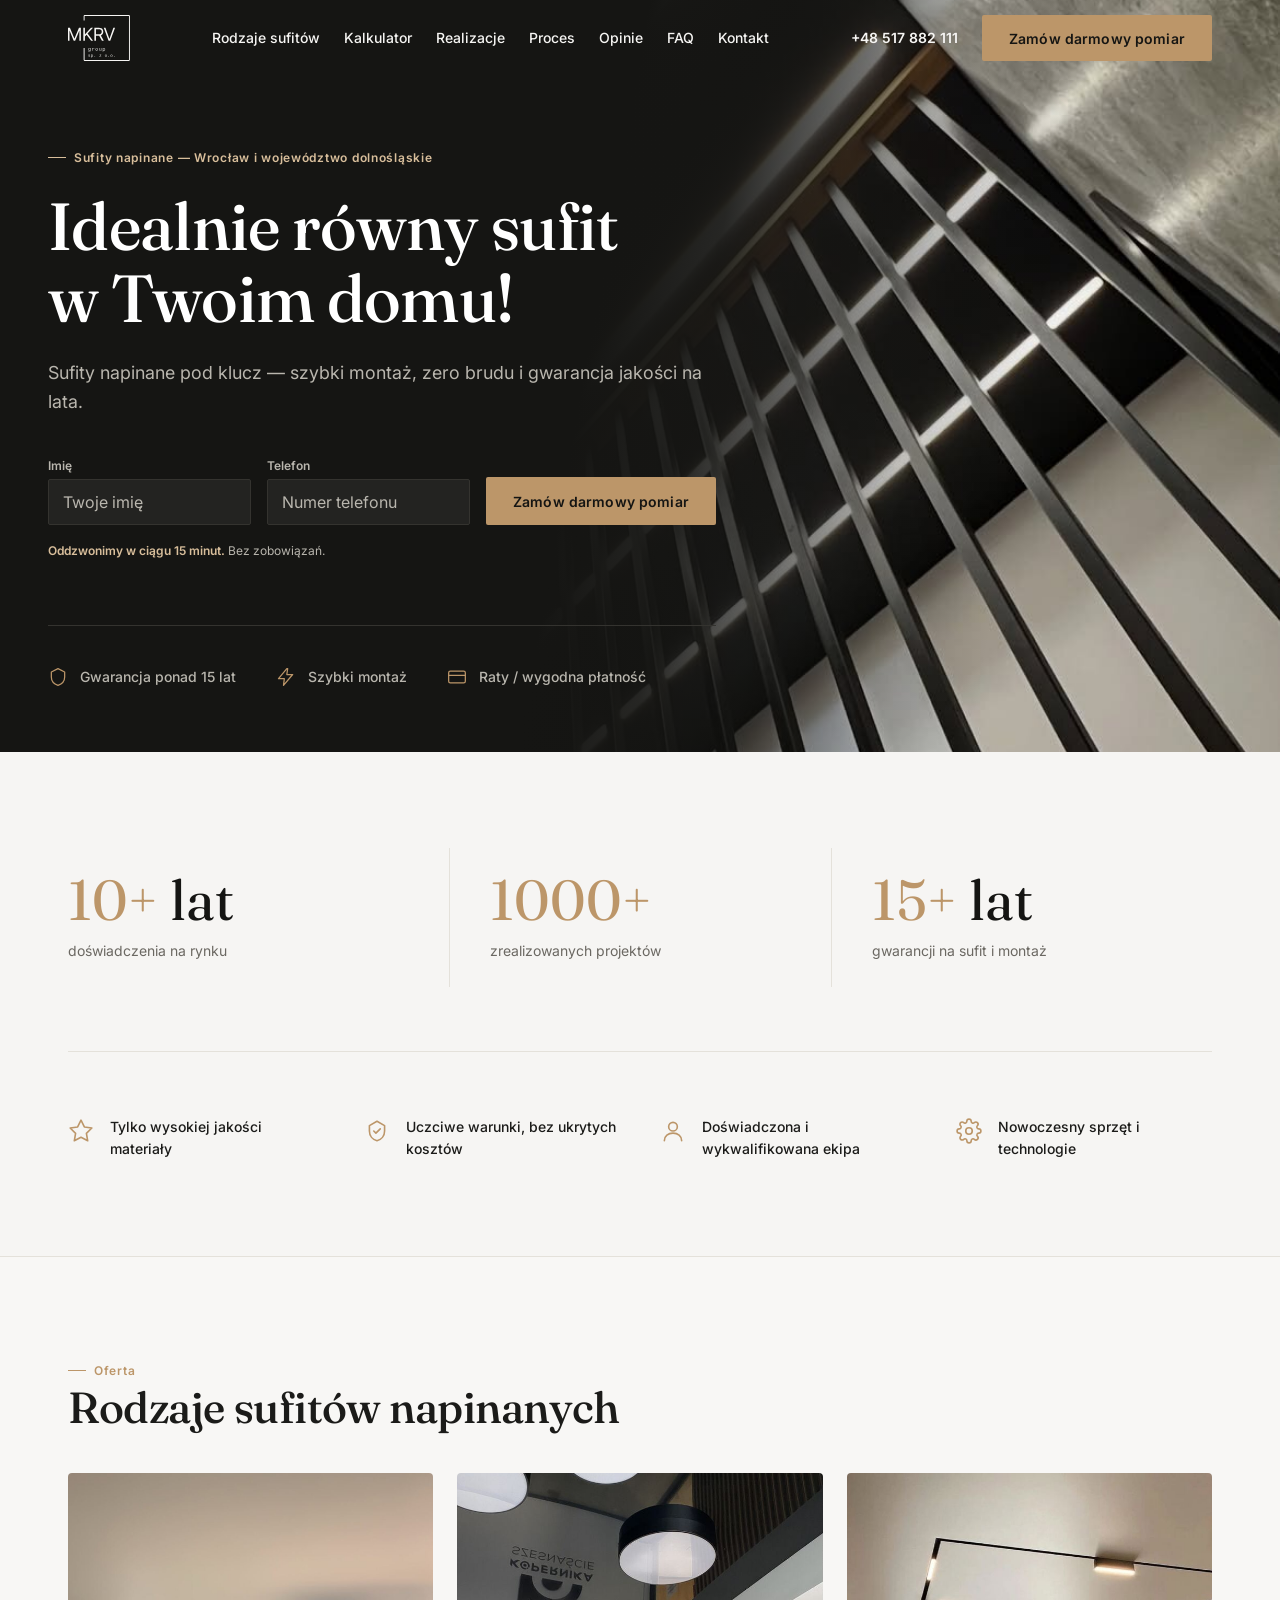
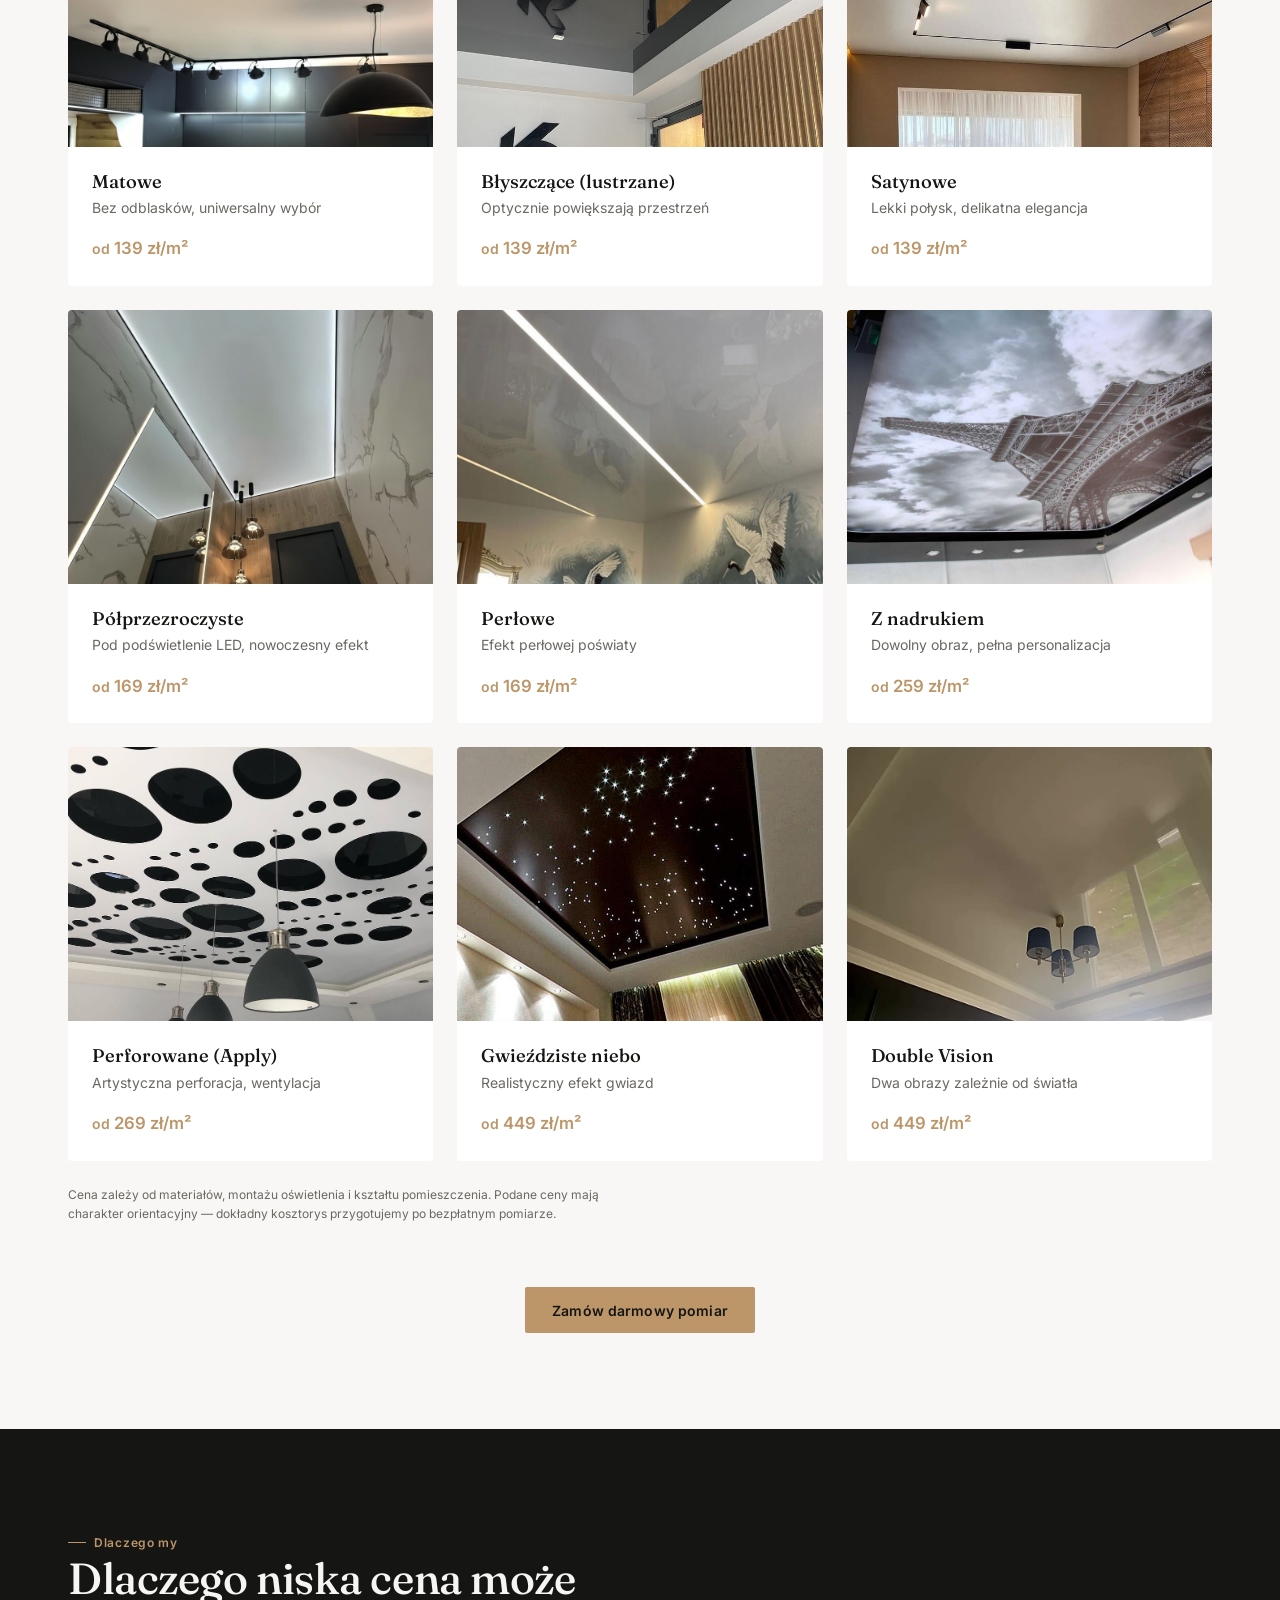
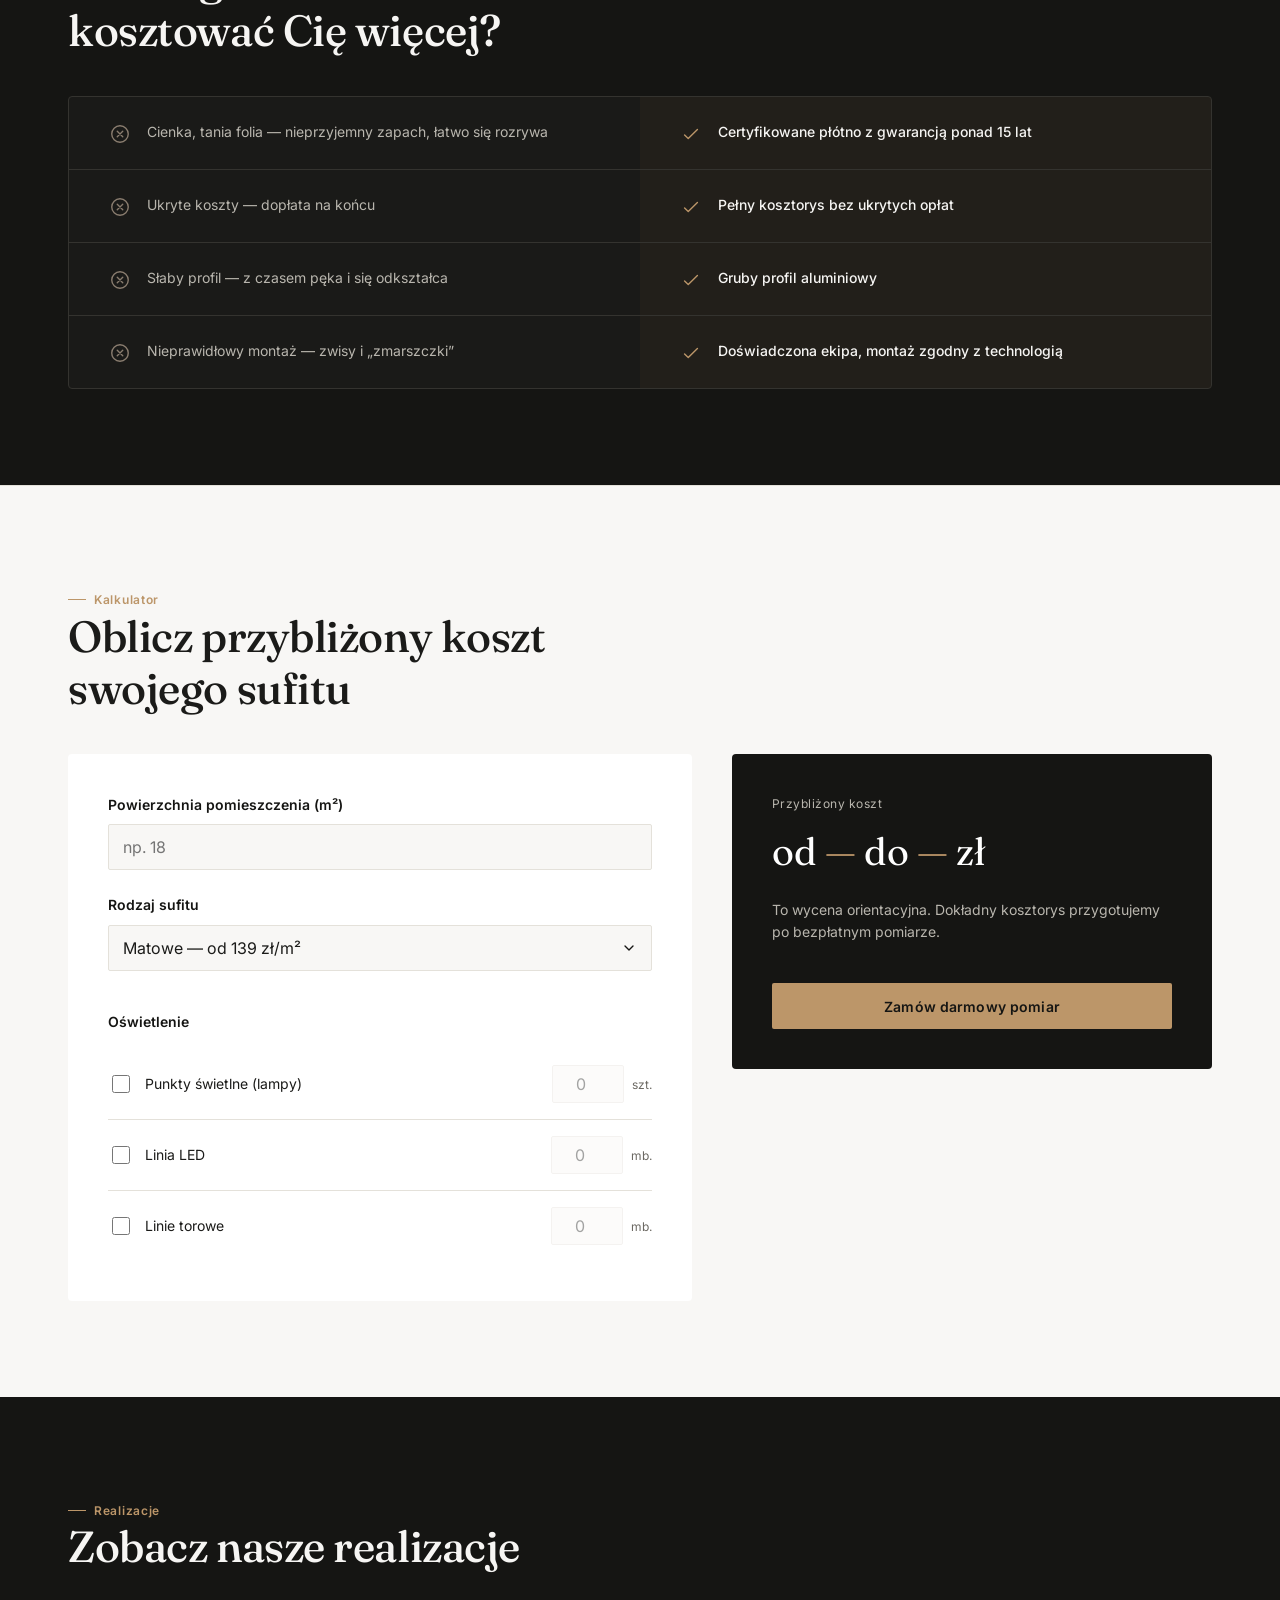
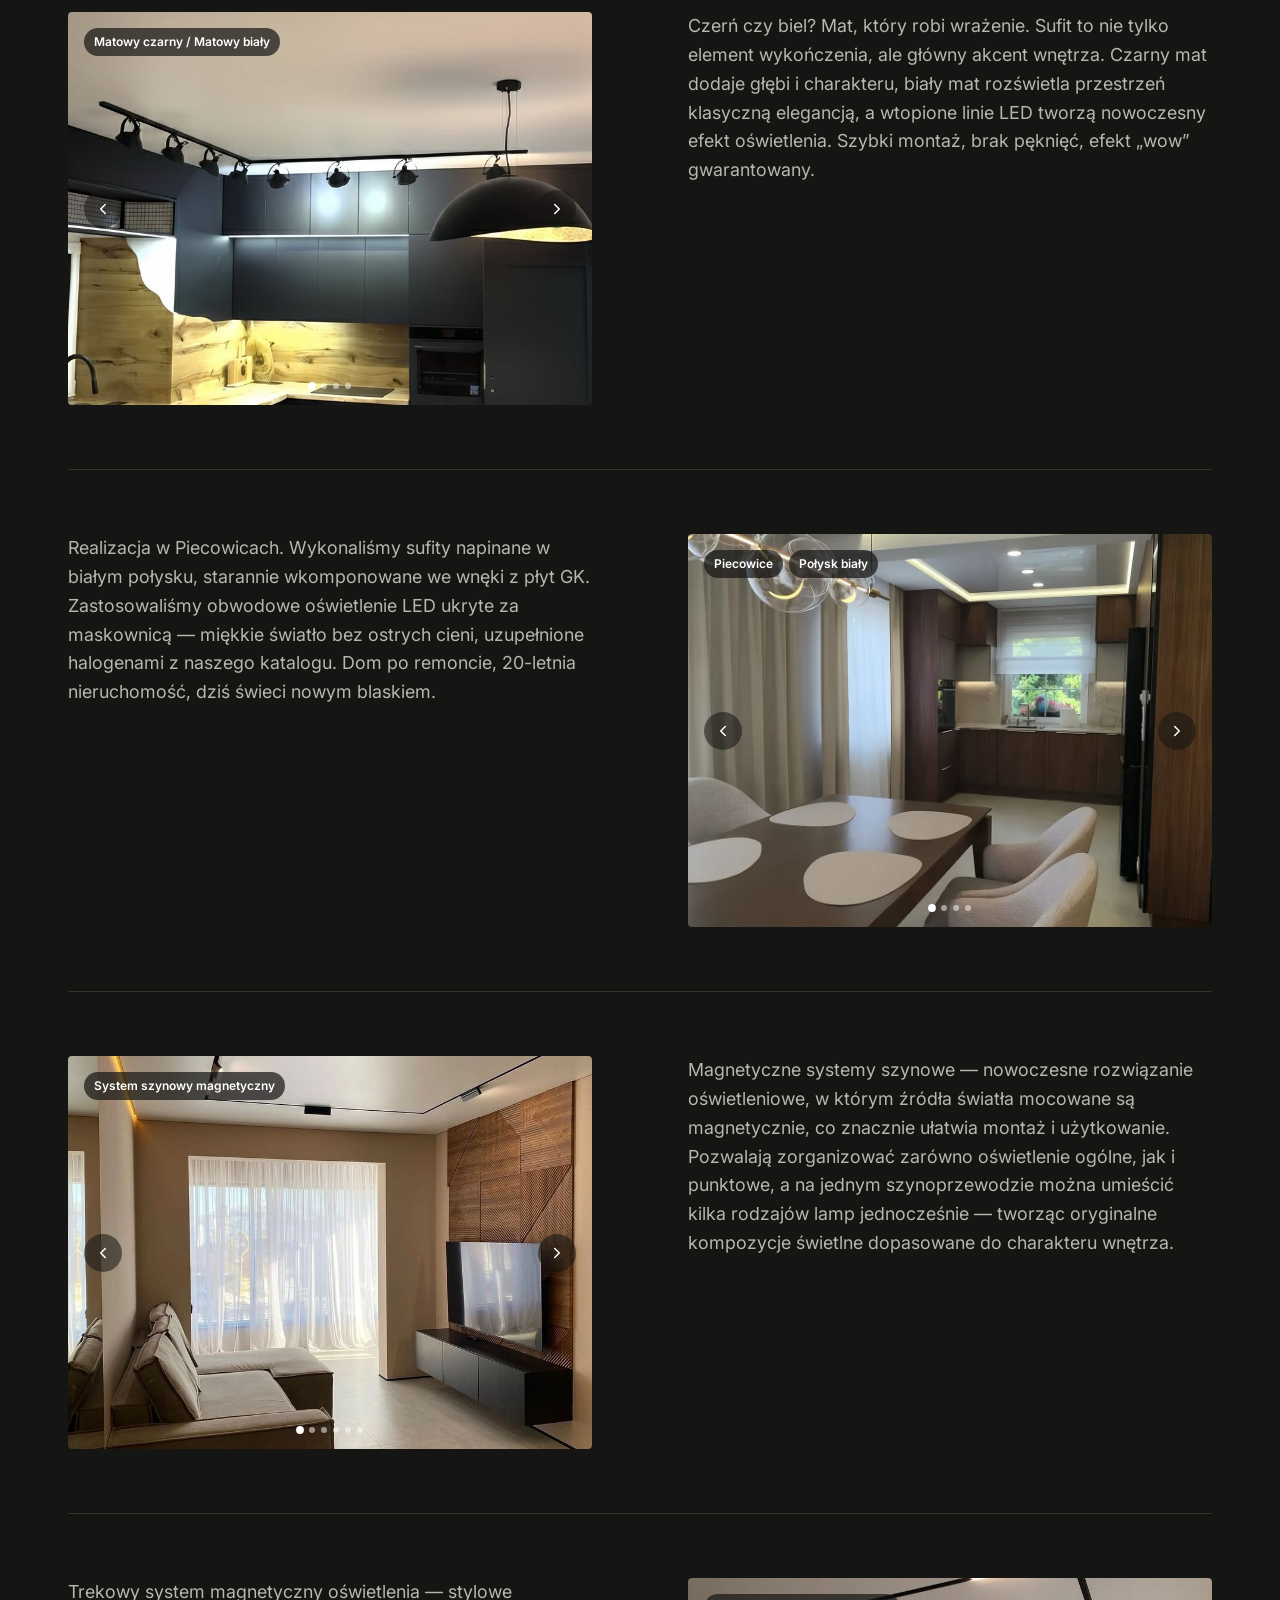
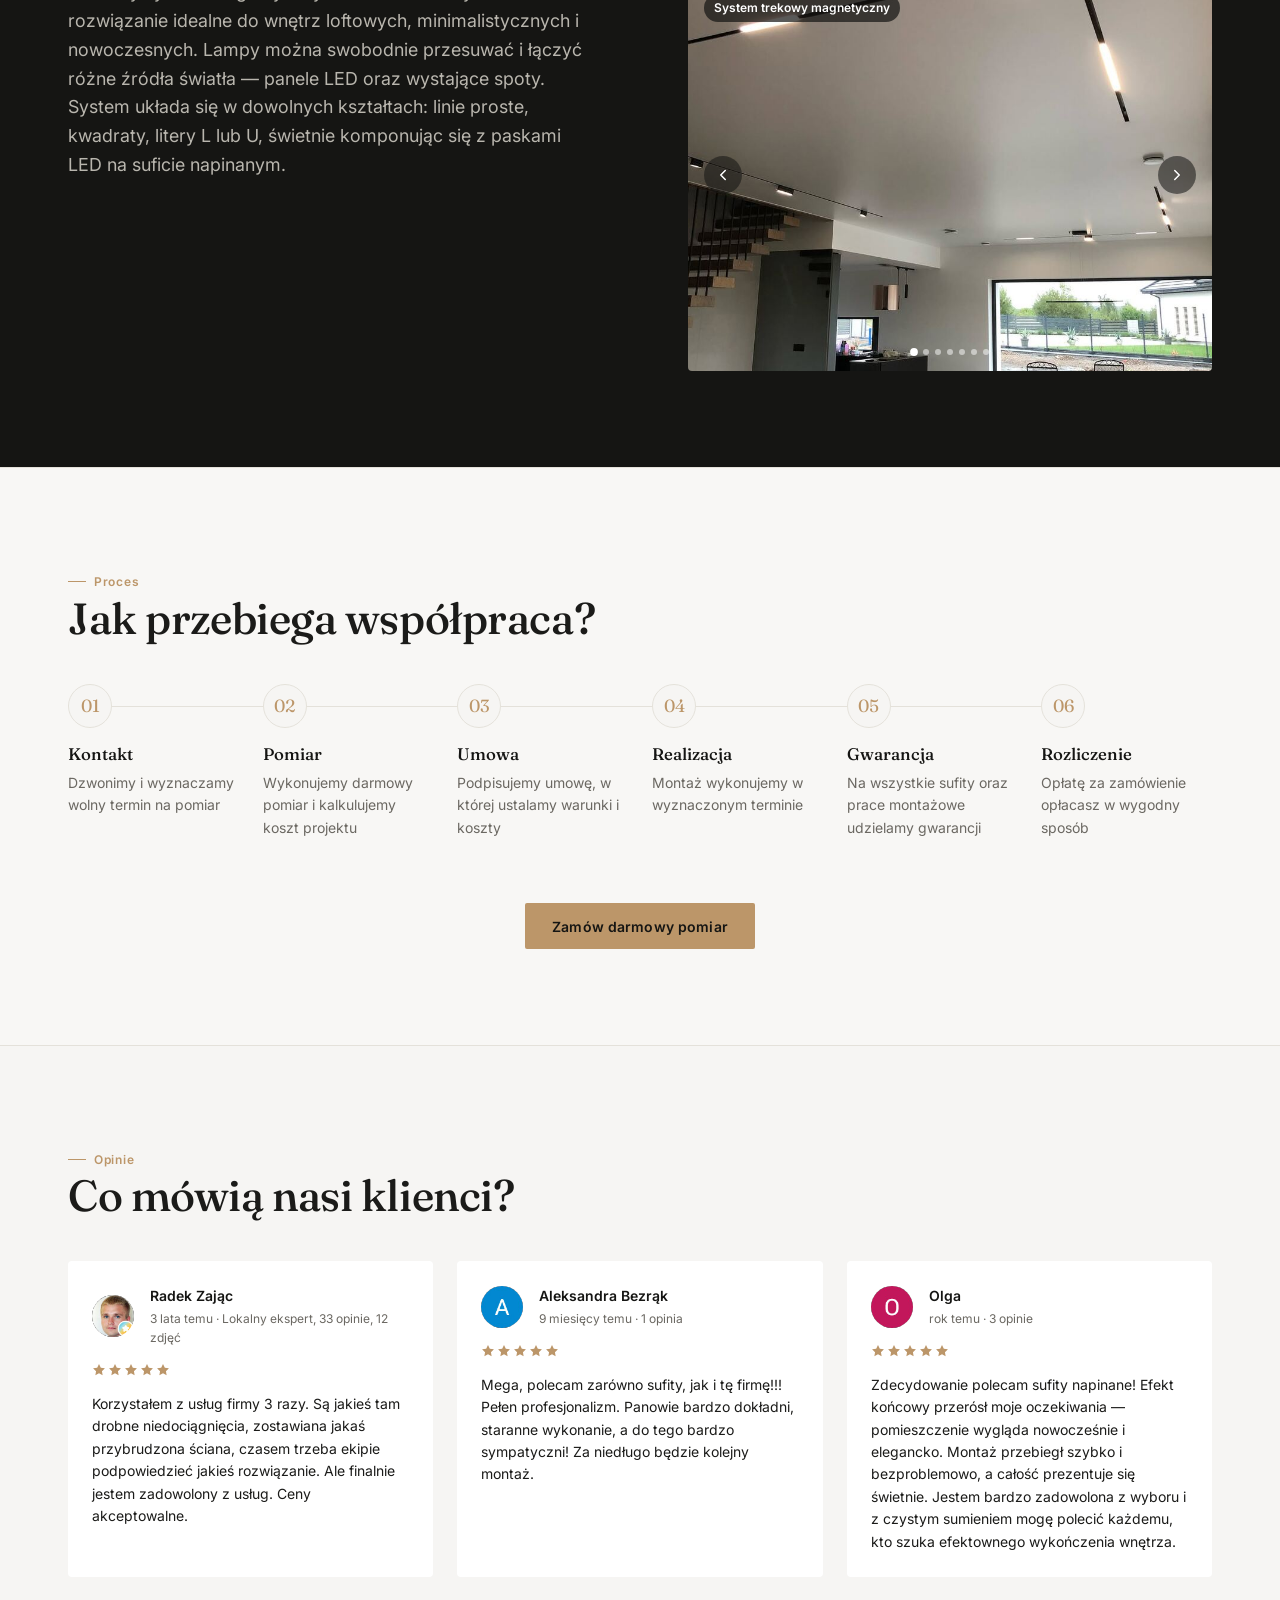
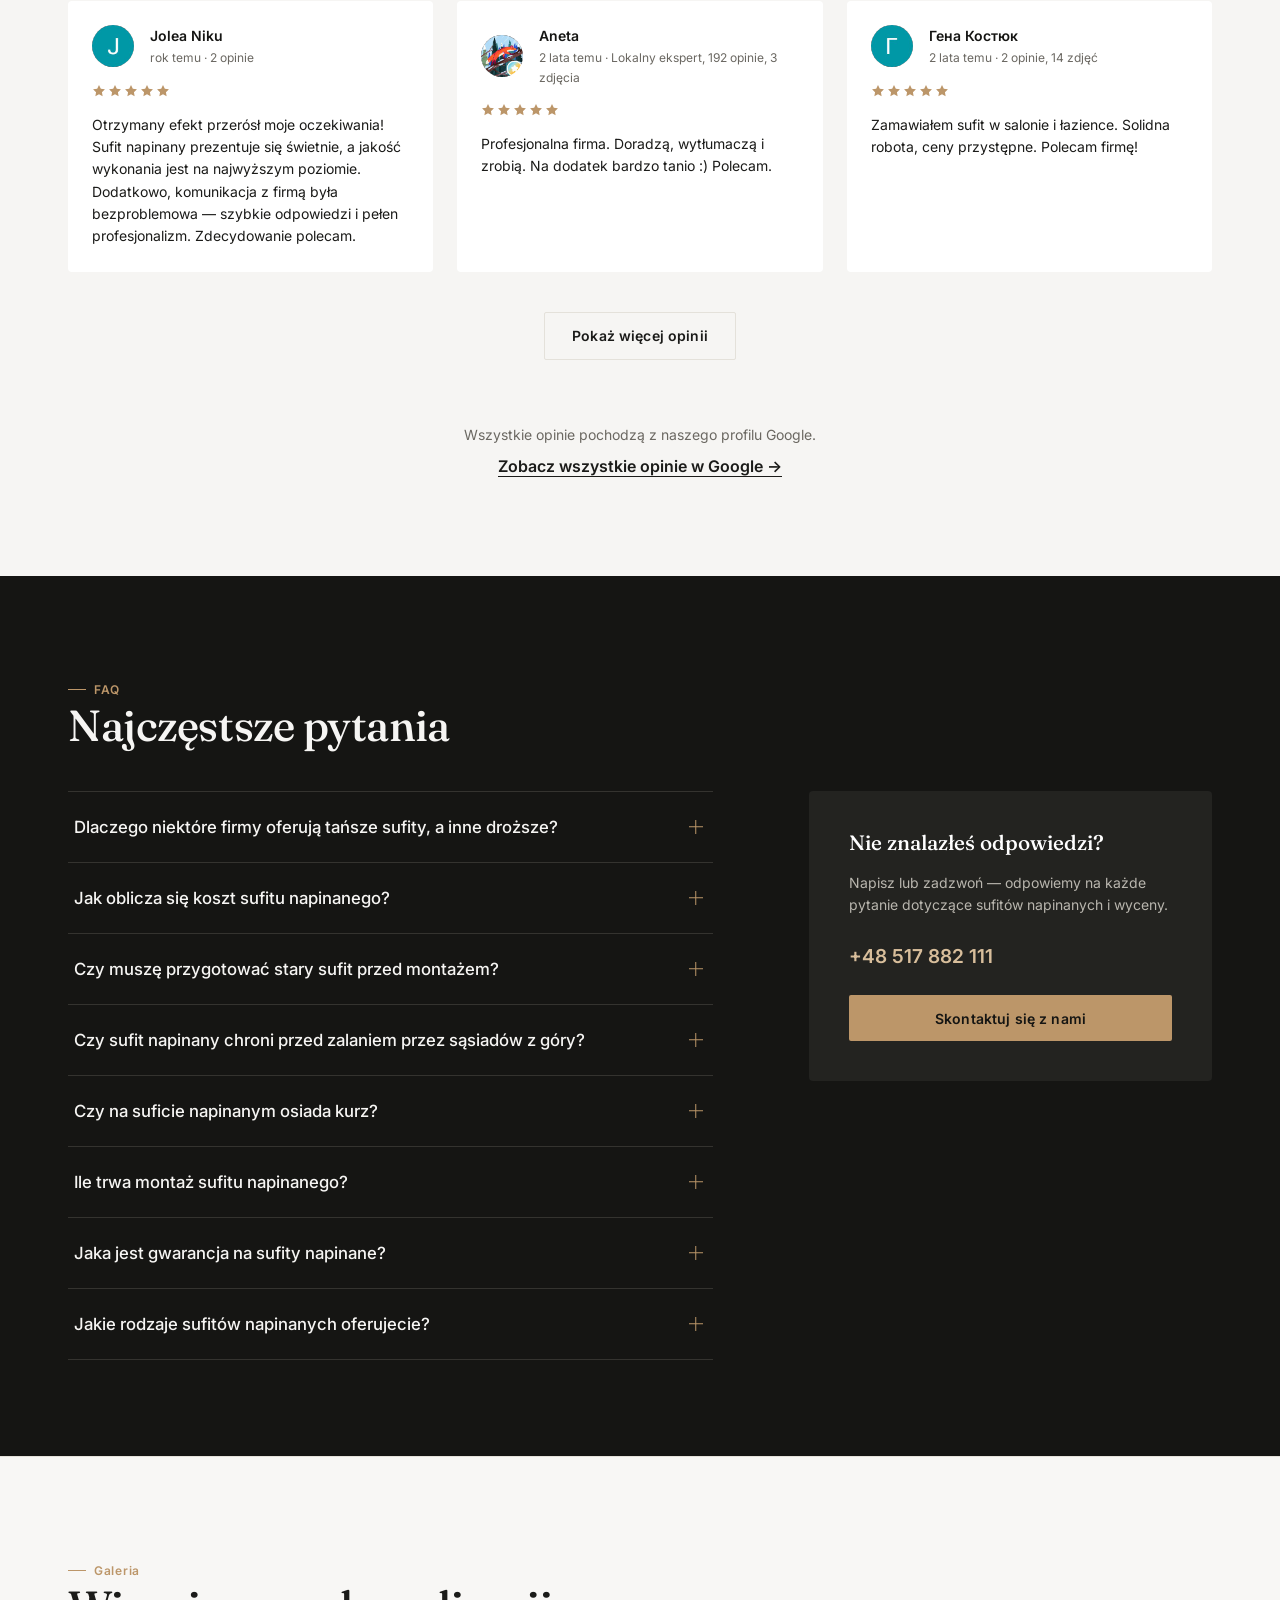
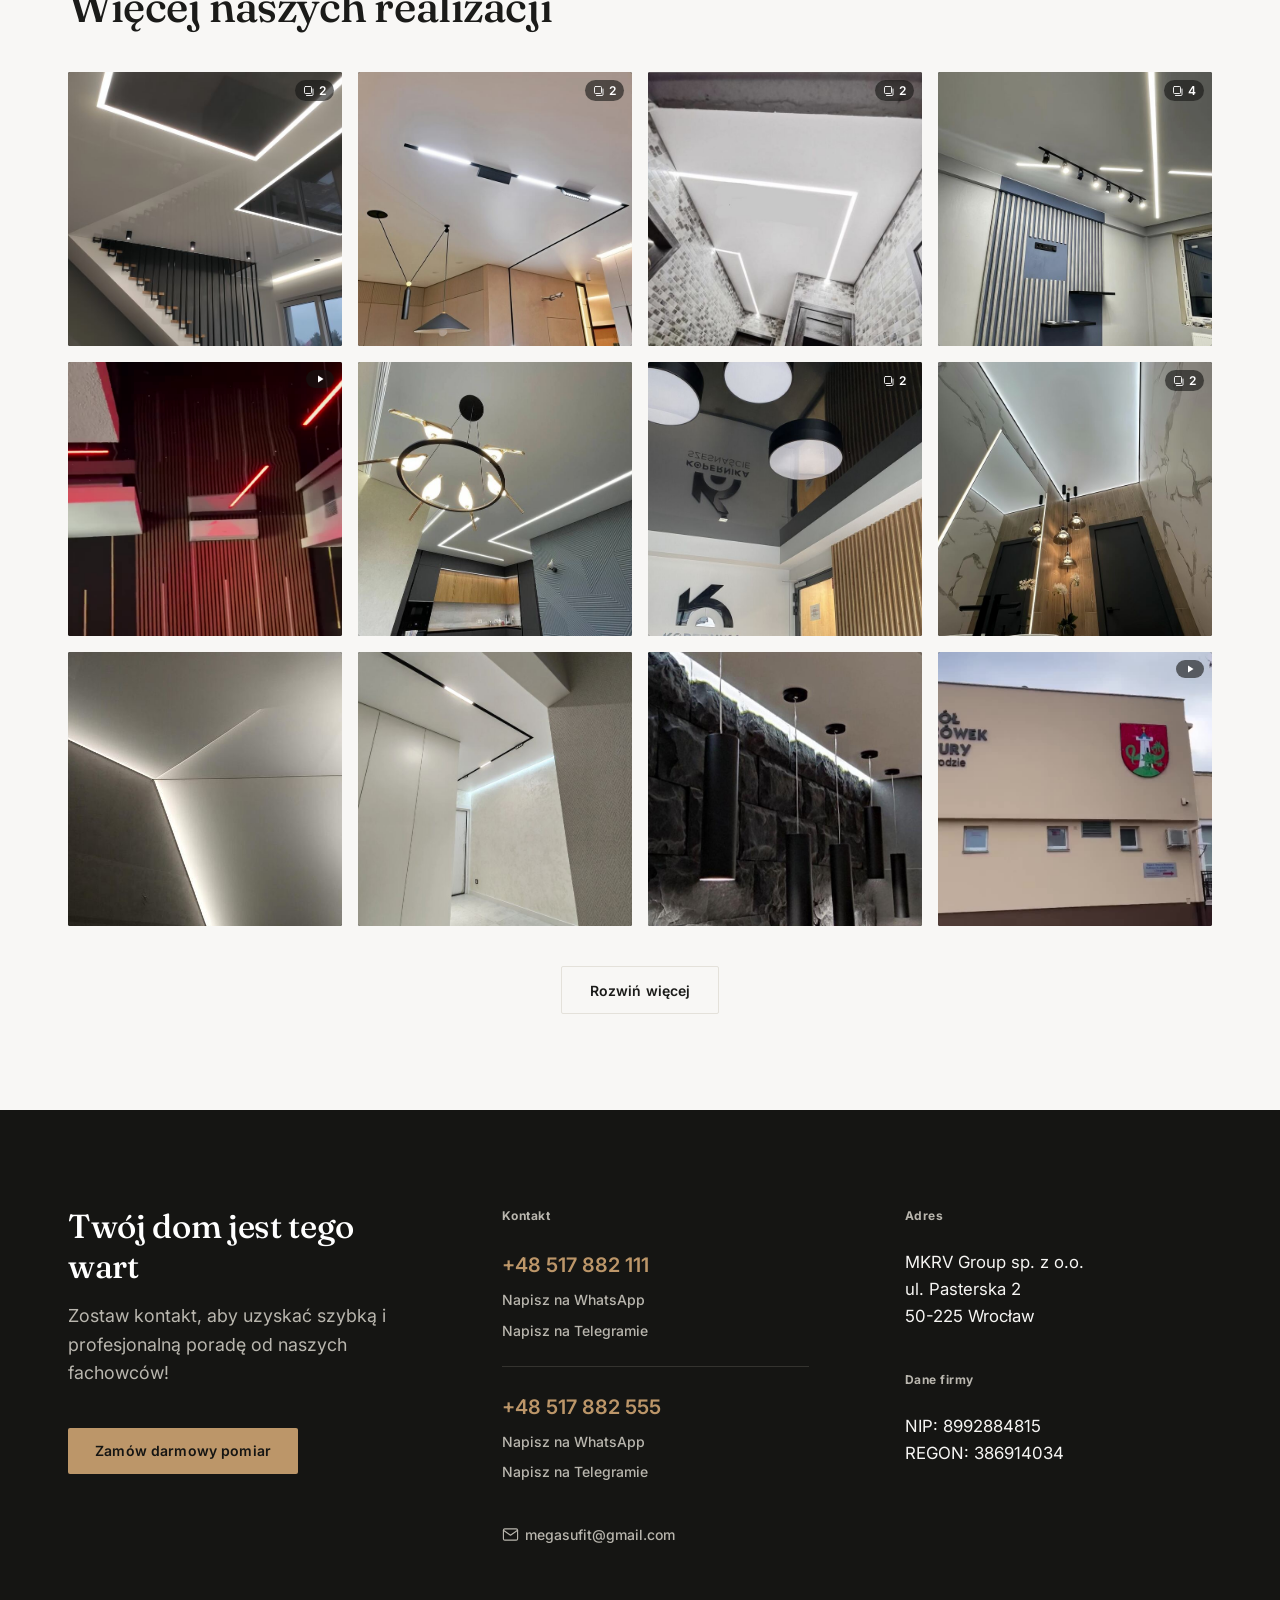
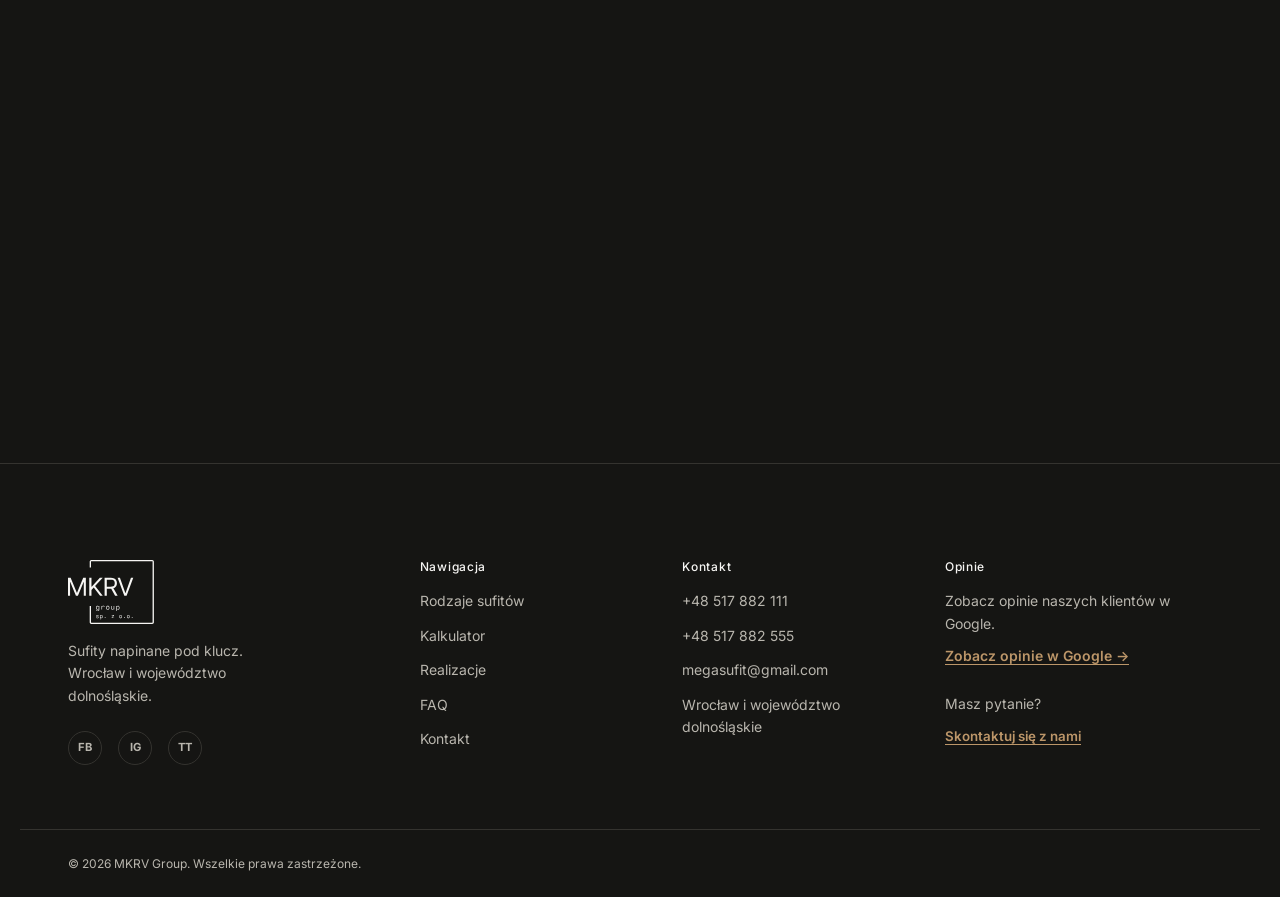
==== index.html @ 7223d9a6 "First version" ====
<!DOCTYPE html>
<html lang="pl">
<head>
<meta charset="UTF-8">
<meta name="viewport" content="width=device-width, initial-scale=1.0">
<title>Megasufit — Sufity napinane Wrocław | Idealnie równy sufit w Twoim domu</title>
<meta name="description" content="Sufity napinane pod klucz we Wrocławiu i regionie dolnośląskim. Szybki montaż, zero brudu, gwarancja ponad 15 lat. Darmowy pomiar.">

<link rel="preconnect" href="https://fonts.googleapis.com">
<link rel="preconnect" href="https://fonts.gstatic.com" crossorigin>
<link href="https://fonts.googleapis.com/css2?family=Fraunces:opsz,wght@9..144,400;9..144,500;9..144,600&family=Inter:wght@400;500;600;700&display=swap" rel="stylesheet">

<link rel="stylesheet" href="css/tokens.css">
<link rel="stylesheet" href="css/base.css">
<!-- Block-specific stylesheets are appended here as each block is built -->
<link rel="stylesheet" href="css/header.css">
<link rel="stylesheet" href="css/hero.css">
<link rel="stylesheet" href="css/trust.css">
<link rel="stylesheet" href="css/ceilings.css">
<link rel="stylesheet" href="css/compare.css">
<link rel="stylesheet" href="css/calculator.css">
<link rel="stylesheet" href="css/cases.css">
<link rel="stylesheet" href="css/process.css">
<link rel="stylesheet" href="css/testimonials.css">
<link rel="stylesheet" href="css/faq.css">
<link rel="stylesheet" href="css/gallery.css">
<link rel="stylesheet" href="css/final-cta.css">
<link rel="stylesheet" href="css/modal.css">
<link rel="stylesheet" href="css/footer.css">
</head>
<body>

<!-- ==========================================================
     HEADER (Block 1)
     ========================================================== -->
<header class="site-header">
  <div class="container site-header__inner">
    <a href="#" class="site-header__logo">
      <img src="images/logo-light.svg" alt="Megasufit" width="54" height="40">
    </a>

    <nav class="site-nav" id="site-nav" aria-label="Nawigacja główna">
      <ul>
        <li><a href="#stelle">Rodzaje sufitów</a></li>
        <li><a href="#kalkulator">Kalkulator</a></li>
        <li><a href="#realizacje">Realizacje</a></li>
        <li><a href="#proces">Proces</a></li>
        <li><a href="#opinie">Opinie</a></li>
        <li><a href="#faq">FAQ</a></li>
        <li><a href="#kontakt">Kontakt</a></li>
      </ul>
    </nav>

    <div class="site-header__actions">
      <a href="tel:+48517882111" class="site-header__phone">+48 517 882 111</a>
      <button type="button" class="btn btn--accent" data-open-modal data-modal-title="Zamów darmowy pomiar">
        Zamów darmowy pomiar
      </button>
      <button type="button" class="nav-toggle" aria-controls="site-nav" aria-expanded="false" aria-label="Otwórz menu">
        <span></span><span></span><span></span>
      </button>
    </div>
  </div>
</header>

<main>

  <!-- ==========================================================
       2. HERO
       ========================================================== -->
  <section id="hero" class="hero">
    <div class="hero__panel">
      <div class="hero__content">
        <span class="hero__eyebrow">Sufity napinane — Wrocław i województwo dolnośląskie</span>

        <h1>Idealnie równy sufit w&nbsp;Twoim domu!</h1>
        <p class="hero__lead">Sufity napinane pod klucz — szybki montaż, zero brudu i gwarancja jakości na lata.</p>

        <form class="hero__form" name="hero-lead" method="POST" data-netlify="true" netlify-honeypot="bot-field" id="hero-form">
          <input type="hidden" name="form-name" value="hero-lead">
          <p class="sr-only"><label>Nie wypełniaj: <input name="bot-field"></label></p>

          <label class="field">
            <span>Imię</span>
            <input type="text" name="name" placeholder="Twoje imię" required autocomplete="name">
          </label>
          <label class="field">
            <span>Telefon</span>
            <input type="tel" name="phone" placeholder="Numer telefonu" required autocomplete="tel">
          </label>

          <button type="submit" class="btn btn--accent">Zamów darmowy pomiar</button>
        </form>
        <p class="hero__microtext"><strong>Oddzwonimy w ciągu 15 minut.</strong> Bez zobowiązań.</p>
        <p class="hero__form-status" data-hero-form-status hidden>Dziękujemy! Skontaktujemy się wkrótce.</p>

        <div class="hero__badges">
          <div class="hero__badge">
            <svg viewBox="0 0 24 24" fill="none" stroke-width="1.5"><path d="M12 2l8 4v6c0 5-3.5 8.5-8 10-4.5-1.5-8-5-8-10V6l8-4z" stroke-linecap="round" stroke-linejoin="round"/></svg>
            <span>Gwarancja ponad 15 lat</span>
          </div>
          <div class="hero__badge">
            <svg viewBox="0 0 24 24" fill="none" stroke-width="1.5"><path d="M13 2L3 14h7l-1 8 11-13h-7l1-7z" stroke-linecap="round" stroke-linejoin="round"/></svg>
            <span>Szybki montaż</span>
          </div>
          <div class="hero__badge">
            <svg viewBox="0 0 24 24" fill="none" stroke-width="1.5"><rect x="2" y="5" width="20" height="14" rx="2" stroke-linecap="round" stroke-linejoin="round"/><path d="M2 10h20" stroke-linecap="round"/></svg>
            <span>Raty / wygodna płatność</span>
          </div>
        </div>
      </div>
    </div>

    <div class="hero__media">
      <div class="hero__slide is-active">
        <img src="images/hero/hero-bg.jpg" alt="Czarny sufit napinany z liniami LED nad klatką schodową" style="object-position: 68% 32%">
      </div>
      <div class="hero__slide">
        <img src="images/hero/hero-bg-2.jpg" alt="Sufit napinany z oświetleniem punktowym w biurze" style="object-position: 55% 25%">
      </div>
      <div class="hero__slide">
        <img src="images/hero/hero-bg-3.jpg" alt="Sufit napinany z dekoracyjnymi lampami wiszącymi" style="object-position: 50% 45%">
      </div>
    </div>
    <div class="hero__scrim" aria-hidden="true"></div>
  </section>

  <!-- ==========================================================
       3. ZAUFANIE / LICZBY / ZALETY
       ========================================================== -->
  <section id="zaufanie" class="section trust">
    <div class="container">
      <div class="trust__stats reveal">
        <div class="trust__stat">
          <span class="trust__stat-num"><span data-count="10" data-suffix="+">0</span> lat</span>
          <span class="trust__stat-label">doświadczenia na rynku</span>
        </div>
        <div class="trust__stat">
          <span class="trust__stat-num"><span data-count="1000" data-suffix="+">0</span></span>
          <span class="trust__stat-label">zrealizowanych projektów</span>
        </div>
        <div class="trust__stat">
          <span class="trust__stat-num"><span data-count="15" data-suffix="+">0</span> lat</span>
          <span class="trust__stat-label">gwarancji na sufit i montaż</span>
        </div>
      </div>

      <div class="trust__divider"></div>

      <div class="trust__features reveal">
        <div class="trust__feature">
          <svg viewBox="0 0 24 24" fill="none" stroke-width="1.5"><path d="M12 2l3.09 6.26L22 9.27l-5 4.87 1.18 6.88L12 17.77l-6.18 3.25L7 14.14 2 9.27l6.91-1.01L12 2z" stroke-linecap="round" stroke-linejoin="round"/></svg>
          <p>Tylko wysokiej jakości materiały</p>
        </div>
        <div class="trust__feature">
          <svg viewBox="0 0 24 24" fill="none" stroke-width="1.5"><path d="M9 12l2 2 4-4M12 3l7 4v5c0 4.5-3 8-7 9-4-1-7-4.5-7-9V7l7-4z" stroke-linecap="round" stroke-linejoin="round"/></svg>
          <p>Uczciwe warunki, bez ukrytych kosztów</p>
        </div>
        <div class="trust__feature">
          <svg viewBox="0 0 24 24" fill="none" stroke-width="1.5"><circle cx="12" cy="8" r="4" stroke-linecap="round" stroke-linejoin="round"/><path d="M4 21c0-4.4 3.6-7 8-7s8 2.6 8 7" stroke-linecap="round" stroke-linejoin="round"/></svg>
          <p>Doświadczona i wykwalifikowana ekipa</p>
        </div>
        <div class="trust__feature">
          <svg viewBox="0 0 24 24" fill="none" stroke-width="1.5"><circle cx="12" cy="12" r="3" stroke-linecap="round" stroke-linejoin="round"/><path d="M19.4 15a1.7 1.7 0 00.34 1.87l.06.06a2 2 0 11-2.83 2.83l-.06-.06a1.7 1.7 0 00-1.87-.34 1.7 1.7 0 00-1 1.55V21a2 2 0 11-4 0v-.09a1.7 1.7 0 00-1-1.55 1.7 1.7 0 00-1.87.34l-.06.06a2 2 0 11-2.83-2.83l.06-.06a1.7 1.7 0 00.34-1.87 1.7 1.7 0 00-1.55-1H3a2 2 0 110-4h.09a1.7 1.7 0 001.55-1 1.7 1.7 0 00-.34-1.87l-.06-.06a2 2 0 112.83-2.83l.06.06a1.7 1.7 0 001.87.34H9a1.7 1.7 0 001-1.55V3a2 2 0 114 0v.09a1.7 1.7 0 001 1.55 1.7 1.7 0 001.87-.34l.06-.06a2 2 0 112.83 2.83l-.06.06a1.7 1.7 0 00-.34 1.87V9a1.7 1.7 0 001.55 1H21a2 2 0 110 4h-.09a1.7 1.7 0 00-1.55 1z" stroke-linecap="round" stroke-linejoin="round"/></svg>
          <p>Nowoczesny sprzęt i technologie</p>
        </div>
      </div>
    </div>
  </section>

  <!-- ==========================================================
       4. RODZAJE SUFITÓW
       Content sourced from data/pricing.json (editable via CMS)
       ========================================================== -->
  <section id="stelle" class="section ceilings">
    <div class="container">
      <div class="section-head reveal">
        <span class="eyebrow">Oferta</span>
        <h2>Rodzaje sufitów napinanych</h2>
      </div>

      <div class="ceilings__grid" id="ceilings-grid" aria-busy="true">
        <!-- 9 slots filled by js/ceilings.js from data/pricing.json -->
      </div>

      <p class="ceilings__note">Cena zależy od materiałów, montażu oświetlenia i kształtu pomieszczenia. Podane ceny mają charakter orientacyjny — dokładny kosztorys przygotujemy po bezpłatnym pomiarze.</p>

      <div class="ceilings__cta">
        <button type="button" class="btn btn--accent" data-open-modal data-modal-title="Zamów darmowy pomiar" data-modal-context="rodzaje-sufitow">Zamów darmowy pomiar</button>
      </div>
    </div>
  </section>

  <!-- ==========================================================
       5. DLACZEGO MY
       ========================================================== -->
  <section id="dlaczego-my" class="section compare">
    <div class="container">
      <div class="section-head reveal">
        <span class="eyebrow">Dlaczego my</span>
        <h2>Dlaczego niska cena może kosztować Cię więcej?</h2>
      </div>

      <div class="compare__grid" id="compare-grid">
        <div class="compare__row">
          <div class="compare__cell compare__cell--bad">
            <svg viewBox="0 0 24 24" fill="none" stroke-width="1.5"><circle cx="12" cy="12" r="9" stroke-linecap="round"/><path d="M9 9l6 6M15 9l-6 6" stroke-linecap="round"/></svg>
            <p>Cienka, tania folia — nieprzyjemny zapach, łatwo się rozrywa</p>
          </div>
          <div class="compare__cell compare__cell--good">
            <svg viewBox="0 0 24 24" fill="none" stroke-width="1.5"><path d="M5 13l4 4L19 7" stroke-linecap="round" stroke-linejoin="round"/></svg>
            <p>Certyfikowane płótno z gwarancją ponad 15 lat</p>
          </div>
        </div>
        <div class="compare__row">
          <div class="compare__cell compare__cell--bad">
            <svg viewBox="0 0 24 24" fill="none" stroke-width="1.5"><circle cx="12" cy="12" r="9" stroke-linecap="round"/><path d="M9 9l6 6M15 9l-6 6" stroke-linecap="round"/></svg>
            <p>Ukryte koszty — dopłata na końcu</p>
          </div>
          <div class="compare__cell compare__cell--good">
            <svg viewBox="0 0 24 24" fill="none" stroke-width="1.5"><path d="M5 13l4 4L19 7" stroke-linecap="round" stroke-linejoin="round"/></svg>
            <p>Pełny kosztorys bez ukrytych opłat</p>
          </div>
        </div>
        <div class="compare__row">
          <div class="compare__cell compare__cell--bad">
            <svg viewBox="0 0 24 24" fill="none" stroke-width="1.5"><circle cx="12" cy="12" r="9" stroke-linecap="round"/><path d="M9 9l6 6M15 9l-6 6" stroke-linecap="round"/></svg>
            <p>Słaby profil — z czasem pęka i się odkształca</p>
          </div>
          <div class="compare__cell compare__cell--good">
            <svg viewBox="0 0 24 24" fill="none" stroke-width="1.5"><path d="M5 13l4 4L19 7" stroke-linecap="round" stroke-linejoin="round"/></svg>
            <p>Gruby profil aluminiowy</p>
          </div>
        </div>
        <div class="compare__row">
          <div class="compare__cell compare__cell--bad">
            <svg viewBox="0 0 24 24" fill="none" stroke-width="1.5"><circle cx="12" cy="12" r="9" stroke-linecap="round"/><path d="M9 9l6 6M15 9l-6 6" stroke-linecap="round"/></svg>
            <p>Nieprawidłowy montaż — zwisy i „zmarszczki”</p>
          </div>
          <div class="compare__cell compare__cell--good">
            <svg viewBox="0 0 24 24" fill="none" stroke-width="1.5"><path d="M5 13l4 4L19 7" stroke-linecap="round" stroke-linejoin="round"/></svg>
            <p>Doświadczona ekipa, montaż zgodny z technologią</p>
          </div>
        </div>
      </div>
    </div>
  </section>

  <!-- ==========================================================
       6. KALKULATOR
       Ceiling type options + unit prices sourced from data/pricing.json
       ========================================================== -->
  <section id="kalkulator" class="section calculator">
    <div class="container">
      <div class="section-head reveal">
        <span class="eyebrow">Kalkulator</span>
        <h2>Oblicz przybliżony koszt swojego sufitu</h2>
      </div>

      <div class="calculator__layout reveal">
        <form class="calculator__form" id="calc-form">
          <div class="calc-field">
            <label for="calc-area">Powierzchnia pomieszczenia (m²)</label>
            <input type="number" id="calc-area" name="area" min="1" step="0.5" placeholder="np. 18">
          </div>

          <div class="calc-field">
            <label for="calc-type">Rodzaj sufitu</label>
            <select id="calc-type" name="type" aria-busy="true">
              <option value="">Wczytywanie…</option>
            </select>
          </div>

          <fieldset class="calc-fieldset">
            <legend>Oświetlenie</legend>

            <div class="calc-light-row">
              <label class="calc-checkbox">
                <input type="checkbox" id="calc-spot-on" data-qty-toggle="calc-spot-qty">
                Punkty świetlne (lampy)
              </label>
              <div class="calc-qty">
                <input type="number" id="calc-spot-qty" min="0" step="1" value="0" disabled>
                <span>szt.</span>
              </div>
            </div>

            <div class="calc-light-row">
              <label class="calc-checkbox">
                <input type="checkbox" id="calc-led-on" data-qty-toggle="calc-led-qty">
                Linia LED
              </label>
              <div class="calc-qty">
                <input type="number" id="calc-led-qty" min="0" step="0.5" value="0" disabled>
                <span>mb.</span>
              </div>
            </div>

            <div class="calc-light-row">
              <label class="calc-checkbox">
                <input type="checkbox" id="calc-track-on" data-qty-toggle="calc-track-qty">
                Linie torowe
              </label>
              <div class="calc-qty">
                <input type="number" id="calc-track-qty" min="0" step="0.5" value="0" disabled>
                <span>mb.</span>
              </div>
            </div>
          </fieldset>
        </form>

        <div class="calculator__result">
          <p class="calculator__result-label">Przybliżony koszt</p>
          <p class="calculator__result-value" id="calc-result">od <span id="calc-from">—</span> do <span id="calc-to">—</span> zł</p>
          <p class="calculator__result-note">To wycena orientacyjna. Dokładny kosztorys przygotujemy po bezpłatnym pomiarze.</p>
          <button type="button" class="btn btn--accent" data-open-modal data-modal-title="Zamów darmowy pomiar" data-modal-context="kalkulator">Zamów darmowy pomiar</button>
        </div>
      </div>
    </div>
  </section>

  <!-- ==========================================================
       7. REALIZACJE (CASE STUDIES)
       Content sourced from data/cases.json (editable via CMS)
       ========================================================== -->
  <section id="realizacje" class="section cases">
    <div class="container">
      <div class="section-head reveal">
        <span class="eyebrow">Realizacje</span>
        <h2>Zobacz nasze realizacje</h2>
      </div>

      <div class="cases__list" id="cases-list" aria-busy="true"></div>
    </div>
  </section>

  <!-- ==========================================================
       8. PROCES WSPÓŁPRACY
       ========================================================== -->
  <section id="proces" class="section process">
    <div class="container">
      <div class="section-head reveal">
        <span class="eyebrow">Proces</span>
        <h2>Jak przebiega współpraca?</h2>
      </div>

      <div class="process__steps" id="process-steps">
        <div class="process__line" aria-hidden="true"></div>
        <div class="process__step">
          <div class="process__num">01</div>
          <h3>Kontakt</h3>
          <p>Dzwonimy i wyznaczamy wolny termin na pomiar</p>
        </div>
        <div class="process__step">
          <div class="process__num">02</div>
          <h3>Pomiar</h3>
          <p>Wykonujemy darmowy pomiar i kalkulujemy koszt projektu</p>
        </div>
        <div class="process__step">
          <div class="process__num">03</div>
          <h3>Umowa</h3>
          <p>Podpisujemy umowę, w której ustalamy warunki i koszty</p>
        </div>
        <div class="process__step">
          <div class="process__num">04</div>
          <h3>Realizacja</h3>
          <p>Montaż wykonujemy w wyznaczonym terminie</p>
        </div>
        <div class="process__step">
          <div class="process__num">05</div>
          <h3>Gwarancja</h3>
          <p>Na wszystkie sufity oraz prace montażowe udzielamy gwarancji</p>
        </div>
        <div class="process__step">
          <div class="process__num">06</div>
          <h3>Rozliczenie</h3>
          <p>Opłatę za zamówienie opłacasz w wygodny sposób</p>
        </div>
      </div>

      <div class="process__cta">
        <button type="button" class="btn btn--accent" data-open-modal data-modal-title="Zamów darmowy pomiar" data-modal-context="proces">Zamów darmowy pomiar</button>
      </div>
    </div>
  </section>

  <!-- ==========================================================
       9. OPINIE
       Content sourced from data/testimonials.json (editable via CMS)
       ========================================================== -->
  <section id="opinie" class="section testimonials">
    <div class="container">
      <div class="section-head reveal">
        <span class="eyebrow">Opinie</span>
        <h2>Co mówią nasi klienci?</h2>
      </div>

      <div class="testimonials__grid" id="testimonials-grid" aria-busy="true"></div>
      <div class="testimonials__extra" id="testimonials-extra"></div>

      <div class="testimonials__more-wrap">
        <button type="button" class="btn btn--ghost-light" id="testimonials-toggle" hidden>Pokaż więcej opinii</button>
      </div>

      <div class="testimonials__footer">
        <p>Wszystkie opinie pochodzą z naszego profilu Google.</p>
        <a class="btn--text" href="https://maps.app.goo.gl/uRcbvxsfdCo9ooRK9" target="_blank" rel="noopener">Zobacz wszystkie opinie w Google →</a>
      </div>
    </div>
  </section>

  <!-- ==========================================================
       10. FAQ
       Content sourced from data/faq.json (editable via CMS)
       ========================================================== -->
  <section id="faq" class="section faq">
    <div class="container">
      <div class="section-head reveal">
        <span class="eyebrow">FAQ</span>
        <h2>Najczęstsze pytania</h2>
      </div>

      <div class="faq__layout">
        <div class="faq__list" id="faq-list" aria-busy="true"></div>

        <aside class="faq__side reveal">
          <h3>Nie znalazłeś odpowiedzi?</h3>
          <p>Napisz lub zadzwoń — odpowiemy na każde pytanie dotyczące sufitów napinanych i wyceny.</p>
          <a class="faq__side-phone" href="tel:+48517882111">+48 517 882 111</a>
          <button type="button" class="btn btn--accent" data-open-modal data-modal-title="Masz pytanie? Napisz do nas" data-modal-context="faq">Skontaktuj się z nami</button>
        </aside>
      </div>
    </div>
  </section>

  <!-- ==========================================================
       11. WIĘCEJ REALIZACJI (GALERIA)
       Content sourced from data/gallery.json (editable via CMS)
       ========================================================== -->
  <section id="galeria" class="section gallery">
    <div class="container">
      <div class="section-head reveal">
        <span class="eyebrow">Galeria</span>
        <h2>Więcej naszych realizacji</h2>
      </div>

      <div class="gallery__grid" id="gallery-grid" aria-busy="true"></div>

      <div class="gallery__more-wrap">
        <button type="button" class="btn btn--ghost-light" id="gallery-toggle" hidden>Rozwiń więcej</button>
      </div>
    </div>
  </section>

  <!-- ==========================================================
       12. FINALNE CTA
       ========================================================== -->
  <section id="kontakt" class="section final-cta">
    <div class="container">
      <div class="final-cta__grid reveal">

        <div class="final-cta__col final-cta__col--cta">
          <h2>Twój dom jest tego wart</h2>
          <p>Zostaw kontakt, aby uzyskać szybką i profesjonalną poradę od naszych fachowców!</p>
          <button type="button" class="btn btn--accent" data-open-modal data-modal-title="Zamów darmowy pomiar" data-modal-context="final-cta">Zamów darmowy pomiar</button>
        </div>

        <div class="final-cta__col">
          <p class="final-cta__col-label">Kontakt</p>

          <div class="final-cta__phone-block">
            <a class="final-cta__phone-number" href="tel:+48517882111">+48 517 882 111</a>
            <div class="final-cta__phone-links">
              <a href="https://wa.me/48517882111" target="_blank" rel="noopener"><span>Napisz na WhatsApp</span></a>
              <a href="https://t.me/+48517882111" target="_blank" rel="noopener"><span>Napisz na Telegramie</span></a>
            </div>
          </div>

          <div class="final-cta__phone-block">
            <a class="final-cta__phone-number" href="tel:+48517882555">+48 517 882 555</a>
            <div class="final-cta__phone-links">
              <a href="https://wa.me/48517882555" target="_blank" rel="noopener"><span>Napisz na WhatsApp</span></a>
              <a href="https://t.me/+48517882555" target="_blank" rel="noopener"><span>Napisz na Telegramie</span></a>
            </div>
          </div>

          <a class="final-cta__mail" href="mailto:megasufit@gmail.com">
            <svg viewBox="0 0 24 24" fill="none" stroke-width="1.6"><rect x="2" y="4" width="20" height="16" rx="2" stroke-linecap="round" stroke-linejoin="round"/><path d="M2 6l10 7 10-7" stroke-linecap="round" stroke-linejoin="round"/></svg>
            <span>megasufit@gmail.com</span>
          </a>
        </div>

        <div class="final-cta__col">
          <p class="final-cta__col-label">Adres</p>
          <p class="final-cta__text">MKRV Group sp. z o.o.<br>ul. Pasterska 2<br>50-225 Wrocław</p>

          <p class="final-cta__col-label final-cta__col-label--spaced">Dane firmy</p>
          <p class="final-cta__text">NIP: 8992884815<br>REGON: 386914034</p>
        </div>

      </div>

      <div class="final-cta__map reveal">
        <iframe
          src="https://www.google.com/maps?q=SUFITY+NAPINANE+MEGASUFIT,+ul.+Pasterska+2,+Wroc%C5%82aw&z=16&output=embed"
          width="100%" height="100%" style="border:0;" allowfullscreen="" loading="lazy"
          referrerpolicy="no-referrer-when-downgrade"
          title="Megasufit — ul. Pasterska 2, Wrocław"></iframe>
      </div>
    </div>
  </section>

</main>

<!-- ==========================================================
     13. FOOTER (built now — shared chrome)
     ========================================================== -->
<footer class="site-footer">
  <div class="container site-footer__grid">

    <div class="site-footer__brand">
      <a href="#hero" aria-label="Przewiń na górę strony">
        <img src="images/logo-light.svg" alt="Megasufit" width="47" height="35">
      </a>
      <p>Sufity napinane pod klucz. Wrocław i województwo dolnośląskie.</p>
      <div class="site-footer__social">
        <a href="https://www.facebook.com/SufityNapinaneMegasufit/" aria-label="Facebook" target="_blank" rel="noopener">FB</a>
        <a href="https://www.instagram.com/sufity_napinane_megasufit/" aria-label="Instagram" target="_blank" rel="noopener">IG</a>
        <a href="https://www.tiktok.com/@www.megasufit.com" aria-label="TikTok" target="_blank" rel="noopener">TT</a>
      </div>
    </div>

    <nav class="site-footer__col" aria-label="Nawigacja">
      <h3>Nawigacja</h3>
      <ul>
        <li><a href="#stelle">Rodzaje sufitów</a></li>
        <li><a href="#kalkulator">Kalkulator</a></li>
        <li><a href="#realizacje">Realizacje</a></li>
        <li><a href="#faq">FAQ</a></li>
        <li><a href="#kontakt">Kontakt</a></li>
      </ul>
    </nav>

    <div class="site-footer__col">
      <h3>Kontakt</h3>
      <ul>
        <li><a href="tel:+48517882111">+48 517 882 111</a></li>
        <li><a href="tel:+48517882555">+48 517 882 555</a></li>
        <li><a href="mailto:megasufit@gmail.com">megasufit@gmail.com</a></li>
        <li>Wrocław i województwo dolnośląskie</li>
      </ul>
    </div>

    <div class="site-footer__col">
      <h3>Opinie</h3>
      <p>Zobacz opinie naszych klientów w Google.</p>
      <a class="btn--text" href="https://maps.app.goo.gl/uRcbvxsfdCo9ooRK9" target="_blank" rel="noopener">Zobacz opinie w Google →</a>
      <p style="margin-top: var(--space-md)">Masz pytanie?</p>
      <button type="button" class="btn--text" data-open-modal data-modal-title="Skontaktuj się z nami" data-modal-context="footer">Skontaktuj się z nami</button>
    </div>

  </div>

  <div class="container site-footer__bottom">
    <p>© <span id="year"></span> MKRV Group. Wszelkie prawa zastrzeżone.</p>
  </div>
</footer>

<!-- ==========================================================
     SHARED LEAD MODAL (used by every "Zamów darmowy pomiar" CTA)
     ========================================================== -->
<div class="modal" id="lead-modal" aria-hidden="true" role="dialog" aria-modal="true" aria-labelledby="lead-modal-title">
  <div class="modal__panel">
    <button type="button" class="modal__close" data-close-modal aria-label="Zamknij">&times;</button>
    <h3 id="lead-modal-title" data-modal-title data-default="Zamów darmowy pomiar">Zamów darmowy pomiar</h3>
    <p class="modal__subtitle">Oddzwonimy w ciągu 15 minut.</p>

    <form id="lead-form" name="lead" method="POST" data-netlify="true" netlify-honeypot="bot-field">
      <input type="hidden" name="form-name" value="lead">
      <input type="hidden" name="context" data-modal-context>
      <p class="sr-only"><label>Nie wypełniaj: <input name="bot-field"></label></p>

      <label class="field">
        <span>Imię</span>
        <input type="text" name="name" required autocomplete="name">
      </label>
      <label class="field">
        <span>Telefon</span>
        <input type="tel" name="phone" required autocomplete="tel">
      </label>

      <button type="submit" class="btn btn--accent modal__submit">Wyślij zgłoszenie</button>
      <p class="modal__status" data-form-status hidden>Dziękujemy! Skontaktujemy się wkrótce.</p>
    </form>
  </div>
</div>

<!-- ==========================================================
     GALLERY LIGHTBOX (block 11)
     ========================================================== -->
<div class="lightbox" id="gallery-lightbox" aria-hidden="true" role="dialog" aria-modal="true">
  <div class="lightbox__stage">
    <button type="button" class="lightbox__close" data-lightbox-close aria-label="Zamknij">
      <svg viewBox="0 0 24 24" fill="none" stroke-width="2"><path d="M6 6l12 12M18 6L6 18" stroke-linecap="round" stroke-linejoin="round"/></svg>
    </button>
    <div class="lightbox__frame" id="lightbox-frame"></div>
    <button type="button" class="lightbox__nav lightbox__nav--prev" data-lightbox-prev aria-label="Poprzednie">
      <svg viewBox="0 0 24 24" fill="none" stroke-width="2"><path d="M15 18l-6-6 6-6" stroke-linecap="round" stroke-linejoin="round"/></svg>
    </button>
    <button type="button" class="lightbox__nav lightbox__nav--next" data-lightbox-next aria-label="Następne">
      <svg viewBox="0 0 24 24" fill="none" stroke-width="2"><path d="M9 18l6-6-6-6" stroke-linecap="round" stroke-linejoin="round"/></svg>
    </button>
    <div class="lightbox__dots" id="lightbox-dots"></div>
  </div>
</div>

<script>document.getElementById('year').textContent = new Date().getFullYear();</script>
<script src="js/main.js"></script>
<script src="js/hero.js"></script>
<script src="js/hero-slideshow.js"></script>
<script src="js/trust.js"></script>
<script src="js/ceilings.js"></script>
<script src="js/compare.js"></script>
<script src="js/calculator.js"></script>
<script src="js/cases.js"></script>
<script src="js/process.js"></script>
<script src="js/testimonials.js"></script>
<script src="js/faq.js"></script>
<script src="js/gallery.js"></script>
<script src="js/final-cta.js"></script>
<!-- Block-specific scripts are appended here as each block is built -->
</body>
</html>
---- css/tokens.css ----
/* ==========================================================================
   MEGASUFIT — Design Tokens
   Palette from client brief: graphite black, warm bronze accent,
   warm off-whites. Premium, minimal, architectural.
   ========================================================================== */

:root {
  /* Brand colors */
  --color-ink: #151513;          /* graphite / near-black */
  --color-ink-soft: #232320;     /* lighter panel on dark sections */
  --color-accent: #BC9669;       /* warm bronze — CTAs, lines, focus */
  --color-accent-soft: #D8BE9B;  /* lighter bronze for hovers on dark bg */
  --color-cream: #F6F5F3;        /* warm white — light section bg */
  --color-paper: #F8F7F5;        /* light grey-white — cards on cream */
  --color-white: #FFFFFF;

  --color-text: #1B1B19;         /* body text on light */
  --color-text-muted: #6B6862;   /* secondary text on light */
  --color-text-inverse: #F6F5F3; /* body text on dark */
  --color-text-inverse-muted: #B9B6AE;

  --color-border: #E4E1DA;       /* hairline border on light */
  --color-border-dark: #34332F;  /* hairline border on dark */

  --color-success: #6B8F71;

  /* Typography */
  --font-display: 'Fraunces', 'Georgia', serif;
  --font-body: 'Inter', -apple-system, BlinkMacSystemFont, 'Segoe UI', sans-serif;

  --fs-h1: clamp(2.4rem, 5.2vw, 4.6rem);
  --fs-h2: clamp(1.9rem, 3.4vw, 3rem);
  --fs-h3: clamp(1.3rem, 1.8vw, 1.7rem);
  --fs-lead: clamp(1.05rem, 1.4vw, 1.25rem);
  --fs-body: 1rem;
  --fs-small: 0.875rem;
  --fs-micro: 0.75rem;

  --lh-tight: 1.08;
  --lh-heading: 1.2;
  --lh-body: 1.6;

  /* Spacing scale */
  --space-3xs: 0.25rem;
  --space-2xs: 0.5rem;
  --space-xs: 0.75rem;
  --space-sm: 1rem;
  --space-md: 1.5rem;
  --space-lg: 2.5rem;
  --space-xl: 4rem;
  --space-2xl: 6rem;
  --space-3xl: 9rem;

  /* Layout */
  --container-max: 1240px;
  --container-pad: clamp(1.25rem, 4vw, 3rem);
  --radius-sm: 2px;
  --radius-md: 4px;

  /* Motion */
  --ease-out: cubic-bezier(0.16, 1, 0.3, 1);
  --dur-fast: 180ms;
  --dur-med: 380ms;
  --dur-slow: 640ms;

  /* Elevation (used sparingly, on interactive surfaces only) */
  --shadow-card: 0 1px 2px rgba(21, 21, 19, 0.06), 0 8px 24px rgba(21, 21, 19, 0.06);
}

@media (prefers-reduced-motion: reduce) {
  :root {
    --dur-fast: 0ms;
    --dur-med: 0ms;
    --dur-slow: 0ms;
  }
}
---- css/base.css ----
/* ==========================================================================
   MEGASUFIT — Base / Reset / Primitives
   ========================================================================== */

*, *::before, *::after { box-sizing: border-box; }
html { scroll-behavior: smooth; }
@media (prefers-reduced-motion: reduce) {
  html { scroll-behavior: auto; }
}

body {
  margin: 0;
  font-family: var(--font-body);
  font-size: var(--fs-body);
  line-height: var(--lh-body);
  color: var(--color-text);
  background: var(--color-cream);
  -webkit-font-smoothing: antialiased;
  text-rendering: optimizeLegibility;
}

img, video { max-width: 100%; display: block; }

h1, h2, h3, h4 {
  font-family: var(--font-display);
  font-weight: 500;
  line-height: var(--lh-heading);
  margin: 0;
  color: inherit;
}

h1 { font-size: var(--fs-h1); line-height: var(--lh-tight); letter-spacing: -0.01em; }
h2 { font-size: var(--fs-h2); letter-spacing: -0.01em; }
h3 { font-size: var(--fs-h3); }

p { margin: 0; }

a { color: inherit; text-decoration: none; }

ul, ol { margin: 0; padding: 0; list-style: none; }

button {
  font-family: inherit;
  cursor: pointer;
  border: none;
  background: none;
  color: inherit;
}

input, textarea, select {
  font-family: inherit;
  font-size: inherit;
  color: inherit;
}

/* Visible keyboard focus everywhere */
:focus-visible {
  outline: 2px solid var(--color-accent);
  outline-offset: 3px;
}

/* Layout primitives */
.container {
  max-width: var(--container-max);
  margin-inline: auto;
  padding-inline: var(--container-pad);
}

.section {
  padding-block: var(--space-2xl);
}

.section--tight {
  padding-block: var(--space-xl);
}

.section--dark {
  background: var(--color-ink);
  color: var(--color-text-inverse);
}

.eyebrow {
  display: inline-flex;
  align-items: center;
  gap: var(--space-2xs);
  font-size: var(--fs-micro);
  letter-spacing: 0.06em;
  color: var(--color-accent);
  font-weight: 600;
}
.eyebrow::before {
  content: '';
  width: 18px;
  height: 1px;
  background: var(--color-accent);
}

.section-head {
  max-width: 640px;
  margin-bottom: var(--space-lg);
}
.section-head p {
  margin-top: var(--space-sm);
  color: var(--color-text-muted);
  font-size: var(--fs-lead);
}
.section--dark .section-head p { color: var(--color-text-inverse-muted); }

/* Buttons */
.btn {
  display: inline-flex;
  align-items: center;
  justify-content: center;
  gap: var(--space-2xs);
  padding: 0.9rem 1.7rem;
  font-size: var(--fs-small);
  font-weight: 600;
  letter-spacing: 0.01em;
  border-radius: var(--radius-sm);
  transition: background-color var(--dur-fast) var(--ease-out), color var(--dur-fast) var(--ease-out), border-color var(--dur-fast) var(--ease-out);
  white-space: nowrap;
}

.btn--accent {
  background: var(--color-accent);
  color: var(--color-ink);
}
.btn--accent:hover { background: var(--color-accent-soft); }

.btn--ghost-dark {
  border: 1px solid var(--color-border-dark);
  color: var(--color-text-inverse);
}
.btn--ghost-dark:hover { border-color: var(--color-accent); color: var(--color-accent); }

.btn--ghost-light {
  border: 1px solid var(--color-border);
  color: var(--color-text);
}
.btn--ghost-light:hover { border-color: var(--color-accent); color: var(--color-accent); }

.btn--text {
  padding: 0;
  font-weight: 600;
  border-bottom: 1px solid currentColor;
  border-radius: 0;
}

/* Visually hidden (accessibility) */
.sr-only {
  position: absolute;
  width: 1px; height: 1px;
  padding: 0; margin: -1px;
  overflow: hidden;
  clip: rect(0,0,0,0);
  white-space: nowrap; border: 0;
}

/* Reveal-on-scroll utility (single orchestrated pattern, used deliberately per-block) */
.reveal {
  opacity: 0;
  transform: translateY(16px);
  transition: opacity var(--dur-slow) var(--ease-out), transform var(--dur-slow) var(--ease-out);
}
.reveal.is-visible {
  opacity: 1;
  transform: translateY(0);
}
@media (prefers-reduced-motion: reduce) {
  .reveal { opacity: 1; transform: none; transition: none; }
}
---- css/header.css ----
/* ==========================================================================
   Block 1 — Header
   ========================================================================== */

.site-header {
  position: fixed;
  top: 0;
  left: 0;
  right: 0;
  z-index: 100;
  background: transparent;
  color: var(--color-text-inverse);
  border-bottom: 1px solid transparent;
  transition: background-color var(--dur-fast) var(--ease-out), border-color var(--dur-fast) var(--ease-out);
}
.site-header.is-scrolled {
  background: var(--color-ink);
  border-bottom-color: var(--color-border-dark);
}

.site-header__inner {
  display: flex;
  align-items: center;
  justify-content: space-between;
  gap: var(--space-lg);
  height: 76px;
}

.site-header__logo img { height: 46px; width: auto; display: block; }

.site-nav ul {
  display: flex;
  align-items: center;
  gap: var(--space-md);
}

.site-nav a {
  font-size: var(--fs-small);
  font-weight: 500;
  color: var(--color-text-inverse);
  position: relative;
  padding-block: 4px;
  white-space: nowrap;
}
.site-nav a::after {
  content: '';
  position: absolute;
  left: 0; right: 0; bottom: 0;
  height: 1px;
  background: var(--color-accent);
  transform: scaleX(0);
  transform-origin: left;
  transition: transform var(--dur-fast) var(--ease-out);
}
.site-nav a:hover::after { transform: scaleX(1); }

.site-header__actions {
  display: flex;
  align-items: center;
  gap: var(--space-md);
}

.site-header__phone {
  font-size: var(--fs-small);
  font-weight: 600;
  white-space: nowrap;
}
.site-header__phone:hover { color: var(--color-accent); }

.nav-toggle {
  display: none;
  flex-direction: column;
  justify-content: center;
  gap: 5px;
  width: 32px;
  height: 32px;
}
.nav-toggle span {
  display: block;
  width: 100%;
  height: 1.5px;
  background: var(--color-text-inverse);
  transition: transform var(--dur-fast) var(--ease-out), opacity var(--dur-fast) var(--ease-out);
}

body.nav-locked { overflow: hidden; }

@media (max-width: 900px) {
  .site-header__phone { display: none; }

  .nav-toggle { display: flex; }

  .site-nav {
    position: fixed;
    inset: 76px 0 0 0;
    background: var(--color-ink);
    padding: var(--space-lg) var(--container-pad);
    transform: translateX(100%);
    transition: transform var(--dur-med) var(--ease-out);
    overflow-y: auto;
  }
  .site-nav.is-open { transform: translateX(0); }

  .site-nav ul {
    flex-direction: column;
    align-items: flex-start;
    gap: var(--space-md);
  }
  .site-nav a { font-size: var(--fs-h3); font-family: var(--font-display); color: var(--color-text-inverse); }

  .site-header__actions .btn { padding: 0.75rem 1.1rem; font-size: 0.8rem; }
}

@media (max-width: 480px) {
  .site-header__actions .btn span { display: none; }
}
---- css/hero.css ----
/* ==========================================================================
   Block 2 — Hero
   Full-bleed photo behind everything, a dedicated diagonal scrim layer
   for the dark-to-transparent blend (matches client reference), and a
   content panel sitting on top. Decoupling the scrim from the image box
   keeps the blend consistent regardless of image crop/negative margins.
   ========================================================================== */

.hero {
  position: relative;
  min-height: 78vh;
  background: var(--color-ink);
  color: var(--color-text-inverse);
  overflow: hidden;
  display: flex;
  align-items: stretch;
}

.hero__media {
  position: absolute;
  inset: 0;
  z-index: 1;
}

.hero__slide {
  position: absolute;
  inset: 0;
  opacity: 0;
  transition: opacity 1.8s ease-in-out;
}
.hero__slide.is-active { opacity: 1; z-index: 1; }

.hero__slide img {
  width: 100%;
  height: 100%;
  object-fit: cover;
  animation: hero-kenburns 20s ease-in-out infinite;
}

@keyframes hero-kenburns {
  0% { transform: scale(1); }
  50% { transform: scale(1.1); }
  100% { transform: scale(1); }
}

@media (prefers-reduced-motion: reduce) {
  .hero__slide img { animation: none; }
  .hero__slide { transition: none; }
}

.hero__scrim {
  position: absolute;
  inset: 0;
  z-index: 2;
  background: linear-gradient(
    100deg,
    var(--color-ink) 0%,
    var(--color-ink) 46%,
    rgba(21,21,19,0.92) 54%,
    rgba(21,21,19,0.6) 62%,
    rgba(21,21,19,0.2) 70%,
    transparent 78%
  );
}

.hero__panel {
  position: relative;
  z-index: 3;
  flex: 0 0 62%;
  max-width: 780px;
  display: flex;
  align-items: center;
  padding: calc(76px + var(--space-xl)) var(--space-xl) var(--space-xl) var(--container-pad);
}

.hero__content {
  max-width: 700px;
}

.hero__eyebrow {
  display: inline-flex;
  align-items: center;
  gap: var(--space-2xs);
  font-size: var(--fs-micro);
  letter-spacing: 0.06em;
  color: var(--color-accent-soft);
  font-weight: 600;
  margin-bottom: var(--space-md);
}
.hero__eyebrow::before {
  content: '';
  width: 18px; height: 1px;
  background: var(--color-accent-soft);
}

.hero h1 {
  color: var(--color-white);
}

.hero__lead {
  margin-top: var(--space-md);
  font-size: var(--fs-lead);
  color: var(--color-text-inverse-muted);
  line-height: var(--lh-body);
}

/* Inline lead form */
.hero__form {
  margin-top: var(--space-lg);
  display: flex;
  flex-wrap: wrap;
  gap: var(--space-sm);
  align-items: flex-end;
}
.hero__form .field {
  margin-bottom: 0;
  flex: 1 1 150px;
}
.hero__form .field span { color: var(--color-text-inverse-muted); }
.hero__form .field input {
  background: rgba(246,245,243,0.06);
  border-color: var(--color-border-dark);
  color: var(--color-text-inverse);
}
.hero__form .field input::placeholder { color: var(--color-text-inverse-muted); }
.hero__form .field input:focus { border-color: var(--color-accent); background: rgba(246,245,243,0.1); }

.hero__form .btn {
  flex: 0 0 auto;
  height: 48px;
  white-space: nowrap;
}

.hero__microtext {
  margin-top: var(--space-sm);
  font-size: var(--fs-micro);
  color: var(--color-text-inverse-muted);
}
.hero__microtext strong { color: var(--color-accent-soft); font-weight: 600; }

.hero__form-status {
  margin-top: var(--space-sm);
  font-size: var(--fs-small);
  color: var(--color-accent-soft);
  font-weight: 600;
}

/* Trust badges row */
.hero__badges {
  margin-top: var(--space-xl);
  display: flex;
  flex-wrap: wrap;
  gap: var(--space-md) var(--space-lg);
  padding-top: var(--space-lg);
  border-top: 1px solid var(--color-border-dark);
}

.hero__badge {
  display: flex;
  align-items: center;
  gap: var(--space-xs);
  font-size: var(--fs-small);
  font-weight: 500;
  color: var(--color-text-inverse-muted);
}
.hero__badge svg {
  flex-shrink: 0;
  width: 20px;
  height: 20px;
  stroke: var(--color-accent);
}

@media (max-width: 1080px) {
  .hero__panel { flex-basis: 70%; }
  .hero__scrim {
    background: linear-gradient(
      100deg,
      var(--color-ink) 0%,
      var(--color-ink) 54%,
      rgba(21,21,19,0.92) 62%,
      rgba(21,21,19,0.55) 72%,
      transparent 86%
    );
  }
}

@media (max-width: 720px) {
  .hero { display: block; min-height: 92vh; }
  .hero__panel {
    flex-basis: auto;
    max-width: none;
    display: block;
    padding: calc(76px + var(--space-lg)) var(--container-pad) var(--space-xl);
  }
  .hero__scrim {
    background: linear-gradient(180deg, rgba(21,21,19,0.5) 0%, var(--color-ink) 72%);
  }
  .hero__media img { object-position: 74% 25%; }
  .hero__form .field { flex-basis: 100%; }
}
---- css/trust.css ----
/* ==========================================================================
   Block 3 — Zaufanie / liczby / zalety
   ========================================================================== */

.trust {
  background: var(--color-cream);
}

.trust__stats {
  display: grid;
  grid-template-columns: repeat(3, 1fr);
}

.trust__stat {
  padding: var(--space-md) var(--space-lg);
  border-left: 1px solid var(--color-border);
}
.trust__stat:first-child { border-left: none; padding-left: 0; }

.trust__stat-num {
  display: block;
  font-family: var(--font-display);
  font-size: clamp(2.6rem, 4.4vw, 4rem);
  line-height: 1;
  color: var(--color-ink);
}
.trust__stat-num span { color: var(--color-accent); }

.trust__stat-label {
  display: block;
  margin-top: var(--space-xs);
  font-size: var(--fs-small);
  color: var(--color-text-muted);
}

.trust__divider {
  height: 1px;
  background: var(--color-border);
  margin: var(--space-xl) 0;
}

.trust__features {
  display: grid;
  grid-template-columns: repeat(4, 1fr);
  gap: var(--space-lg);
}

.trust__feature {
  display: flex;
  align-items: flex-start;
  gap: var(--space-sm);
}

.trust__feature svg {
  flex-shrink: 0;
  width: 26px;
  height: 26px;
  stroke: var(--color-accent);
  margin-top: 2px;
}

.trust__feature p {
  font-size: var(--fs-small);
  line-height: var(--lh-body);
  color: var(--color-text);
  font-weight: 500;
}

@media (max-width: 900px) {
  .trust__stats { grid-template-columns: 1fr; gap: var(--space-md); }
  .trust__stat { border-left: none; padding-left: 0; border-top: 1px solid var(--color-border); padding-top: var(--space-md); }
  .trust__stat:first-child { border-top: none; padding-top: 0; }

  .trust__features { grid-template-columns: repeat(2, 1fr); }
}

@media (max-width: 520px) {
  .trust__features { grid-template-columns: 1fr; }
  .trust__feature { align-items: center; }
  .trust__feature svg { margin-top: 0; }
}
---- css/ceilings.css ----
/* ==========================================================================
   Block 4 — Rodzaje sufitów
   ========================================================================== */

.ceilings {
  background: var(--color-paper);
  border-top: 1px solid var(--color-border);
}

.ceilings__grid {
  display: grid;
  grid-template-columns: repeat(3, 1fr);
  gap: var(--space-md);
}

.ceiling-card {
  background: var(--color-white);
  border-radius: var(--radius-md);
  overflow: hidden;
  transition: transform var(--dur-med) var(--ease-out), box-shadow var(--dur-med) var(--ease-out);
}
.ceiling-card:hover {
  transform: translateY(-4px);
  box-shadow: var(--shadow-card);
}

.ceiling-card__media {
  position: relative;
  aspect-ratio: 4 / 3;
  background: linear-gradient(135deg, #EFEBE3 0%, #E4DCCB 100%);
  overflow: hidden;
}
.ceiling-card__media img,
.ceiling-card__media video {
  width: 100%;
  height: 100%;
  object-fit: cover;
}
.ceiling-card__media .ceiling-card__placeholder {
  position: absolute;
  inset: 0;
  display: flex;
  align-items: flex-end;
  padding: var(--space-sm);
  font-family: var(--font-display);
  font-size: 3.4rem;
  color: rgba(21,21,19,0.08);
  line-height: 1;
}

.ceiling-card__body {
  padding: var(--space-md);
}

.ceiling-card__name {
  font-family: var(--font-display);
  font-size: 1.15rem;
  color: var(--color-ink);
}

.ceiling-card__desc {
  margin-top: var(--space-3xs);
  font-size: var(--fs-small);
  color: var(--color-text-muted);
  line-height: var(--lh-body);
}

.ceiling-card__price {
  margin-top: var(--space-sm);
  display: flex;
  align-items: baseline;
  gap: var(--space-3xs);
  font-size: var(--fs-small);
  font-weight: 600;
  color: var(--color-accent);
}
.ceiling-card__price span:last-child {
  font-size: 1.05rem;
}

.ceilings__note {
  margin-top: var(--space-md);
  font-size: var(--fs-micro);
  color: var(--color-text-muted);
  max-width: 70ch;
}

.ceilings__cta {
  margin-top: var(--space-xl);
  text-align: center;
}

@media (max-width: 900px) {
  .ceilings__grid { grid-template-columns: repeat(2, 1fr); }
}
@media (max-width: 560px) {
  .ceilings__grid { grid-template-columns: 1fr; }
}
---- css/compare.css ----
/* ==========================================================================
   Block 5 — Dlaczego my (porównanie: tanie rozwiązanie vs wybierając nas)
   ========================================================================== */

.compare {
  background: var(--color-ink);
  color: var(--color-text-inverse);
}

.compare .section-head p { color: var(--color-text-inverse-muted); }

.compare__grid {
  border: 1px solid var(--color-border-dark);
  border-radius: var(--radius-md);
  overflow: hidden;
}

.compare__row {
  display: grid;
  grid-template-columns: 1fr 1fr;
  border-top: 1px solid var(--color-border-dark);
}
.compare__row:first-child { border-top: none; }

.compare__cell {
  display: flex;
  align-items: flex-start;
  gap: var(--space-sm);
  padding: var(--space-md) var(--space-lg);
  opacity: 0;
  transform: translateY(10px);
  transition: opacity var(--dur-med) var(--ease-out), transform var(--dur-med) var(--ease-out);
}
.compare__grid.is-visible .compare__cell { opacity: 1; transform: translateY(0); }

.compare__cell--bad { background: rgba(246,245,243,0.02); }
.compare__cell--good { background: rgba(188,150,105,0.08); }

.compare__cell svg { flex-shrink: 0; width: 22px; height: 22px; margin-top: 2px; }
.compare__cell--bad svg { stroke: #8a7d6f; }
.compare__cell--good svg { stroke: var(--color-accent); }

.compare__cell p { font-size: var(--fs-small); line-height: var(--lh-body); }
.compare__cell--bad p { color: var(--color-text-inverse-muted); }
.compare__cell--good p { color: var(--color-text-inverse); font-weight: 500; }

/* staggered pop-in per row, driven by the shared .is-visible trigger */
.compare__grid.is-visible .compare__row:nth-child(1) .compare__cell { transition-delay: 0ms; }
.compare__grid.is-visible .compare__row:nth-child(2) .compare__cell { transition-delay: 90ms; }
.compare__grid.is-visible .compare__row:nth-child(3) .compare__cell { transition-delay: 180ms; }
.compare__grid.is-visible .compare__row:nth-child(4) .compare__cell { transition-delay: 270ms; }

@media (prefers-reduced-motion: reduce) {
  .compare__cell { opacity: 1; transform: none; transition: none; }
}

@media (max-width: 720px) {
  .compare__row { grid-template-columns: 1fr; }
  .compare__cell--good { border-top: 1px solid var(--color-border-dark); }
}
---- css/calculator.css ----
/* ==========================================================================
   Block 6 — Kalkulator
   ========================================================================== */

.calculator {
  background: var(--color-paper);
  border-top: 1px solid var(--color-border);
}

.calculator__layout {
  display: grid;
  grid-template-columns: 1.3fr 1fr;
  gap: var(--space-lg);
  align-items: start;
}

.calculator__form {
  background: var(--color-white);
  border-radius: var(--radius-md);
  padding: var(--space-lg);
}

.calc-field {
  margin-bottom: var(--space-md);
}
.calc-field label {
  display: block;
  font-size: var(--fs-small);
  font-weight: 600;
  color: var(--color-ink);
  margin-bottom: var(--space-2xs);
}
.calc-field input[type="number"],
.calc-field select {
  width: 100%;
  padding: 0.75rem 0.9rem;
  background: var(--color-paper);
  border: 1px solid var(--color-border);
  border-radius: var(--radius-sm);
  font-size: var(--fs-body);
  color: var(--color-text);
  transition: border-color var(--dur-fast) var(--ease-out);
}
.calc-field input[type="number"]:focus,
.calc-field select:focus { border-color: var(--color-accent); }

.calc-field select {
  appearance: none;
  -webkit-appearance: none;
  -moz-appearance: none;
  padding-right: 2.5rem;
  background-image: url("data:image/svg+xml,%3Csvg xmlns='http://www.w3.org/2000/svg' viewBox='0 0 24 24' fill='none' stroke='%23151513' stroke-width='2'%3E%3Cpath d='M6 9l6 6 6-6' stroke-linecap='round' stroke-linejoin='round'/%3E%3C/svg%3E");
  background-repeat: no-repeat;
  background-position: right 0.85rem center;
  background-size: 16px;
}

.calc-fieldset {
  border: none;
  padding: 0;
  margin: var(--space-lg) 0 0;
}
.calc-fieldset legend {
  font-size: var(--fs-small);
  font-weight: 600;
  color: var(--color-ink);
  margin-bottom: var(--space-sm);
  padding: 0;
}

.calc-light-row {
  display: flex;
  align-items: center;
  gap: var(--space-sm);
  padding: var(--space-sm) 0;
  border-top: 1px solid var(--color-border);
}
.calc-light-row:first-of-type { border-top: none; }

.calc-light-row .calc-checkbox {
  display: flex;
  align-items: center;
  gap: var(--space-xs);
  flex: 1;
  font-size: var(--fs-small);
  color: var(--color-text);
  cursor: pointer;
}
.calc-light-row input[type="checkbox"] {
  width: 18px;
  height: 18px;
  accent-color: var(--color-accent);
}

.calc-light-row .calc-qty {
  display: flex;
  align-items: center;
  gap: var(--space-2xs);
}
.calc-light-row .calc-qty input {
  width: 72px;
  padding: 0.5rem 0.6rem;
  background: var(--color-paper);
  border: 1px solid var(--color-border);
  border-radius: var(--radius-sm);
  text-align: center;
  transition: opacity var(--dur-fast) var(--ease-out);
}
.calc-light-row .calc-qty span {
  font-size: var(--fs-micro);
  color: var(--color-text-muted);
}
.calc-light-row .calc-qty input:disabled { opacity: 0.4; }

/* Result panel */
.calculator__result {
  position: sticky;
  top: 96px;
  background: var(--color-ink);
  color: var(--color-text-inverse);
  border-radius: var(--radius-md);
  padding: var(--space-lg);
}

.calculator__result-label {
  font-size: var(--fs-micro);
  letter-spacing: 0.04em;
  color: var(--color-text-inverse-muted);
}

.calculator__result-value {
  margin-top: var(--space-2xs);
  font-family: var(--font-display);
  font-size: clamp(1.9rem, 3vw, 2.6rem);
  color: var(--color-white);
  transition: opacity var(--dur-fast) var(--ease-out), transform var(--dur-fast) var(--ease-out);
}
.calculator__result-value span { color: var(--color-accent); }
.calculator__result-value.is-updated { opacity: 0.55; transform: translateY(2px); }

.calculator__result-note {
  margin-top: var(--space-sm);
  font-size: var(--fs-small);
  color: var(--color-text-inverse-muted);
  line-height: var(--lh-body);
}

.calculator__result .btn {
  width: 100%;
  margin-top: var(--space-lg);
}

@media (max-width: 900px) {
  .calculator__layout { grid-template-columns: 1fr; }
  .calculator__result { position: static; }
}
---- css/cases.css ----
/* ==========================================================================
   Block 7 — Realizacje (kejsy)
   ========================================================================== */

.cases {
  background: var(--color-ink);
  color: var(--color-text-inverse);
}
.cases .section-head p { color: var(--color-text-inverse-muted); }

.cases__list {
  display: flex;
  flex-direction: column;
}

.case-block {
  display: grid;
  grid-template-columns: 1fr 1fr;
  gap: var(--space-2xl);
  align-items: start;
  padding-block: var(--space-xl);
  border-top: 1px solid var(--color-border-dark);
}
.cases__list .case-block:first-child { border-top: none; padding-top: 0; }
.cases__list .case-block:last-child { padding-bottom: 0; }

.case-block--reverse .case-block__media { margin-left: auto; }

/* ---- Media / carousel ---- */
.case-block__media { position: relative; width: 100%; max-width: 540px; }

.case-carousel {
  position: relative;
  aspect-ratio: 4 / 3;
  border-radius: var(--radius-md);
  overflow: hidden;
  background: var(--color-ink-soft);
}

.case-carousel__track {
  display: flex;
  height: 100%;
  transition: transform var(--dur-slow) var(--ease-out);
}

.case-carousel__slide {
  flex: 0 0 100%;
  height: 100%;
}
.case-carousel__slide img,
.case-carousel__slide video {
  width: 100%;
  height: 100%;
  object-fit: cover;
}

.case-carousel__nav {
  position: absolute;
  top: 50%;
  left: 0;
  transform: translateY(-50%);
  width: 38px;
  height: 38px;
  padding: 0;
  border: none;
  display: flex;
  align-items: center;
  justify-content: center;
  background: rgba(21,21,19,0.55);
  color: var(--color-white);
  border-radius: 50%;
  line-height: 0;
  transition: background-color var(--dur-fast) var(--ease-out);
  z-index: 2;
}
.case-carousel__nav svg { width: 18px; height: 18px; stroke: currentColor; }
.case-carousel__nav:hover { background: rgba(21,21,19,0.8); }
.case-carousel__nav--prev { left: var(--space-sm); }
.case-carousel__nav--next { left: auto; right: var(--space-sm); }

.case-carousel__dots {
  position: absolute;
  bottom: var(--space-sm);
  left: 50%;
  transform: translateX(-50%);
  display: flex;
  align-items: center;
  gap: 6px;
  z-index: 2;
}
.case-carousel__dot {
  width: 6px;
  height: 6px;
  padding: 0;
  border: none;
  border-radius: 50%;
  background: rgba(255,255,255,0.5);
  transition: background-color var(--dur-fast) var(--ease-out), transform var(--dur-fast) var(--ease-out);
}
.case-carousel__dot.is-active { background: var(--color-white); transform: scale(1.3); }

/* Tags overlaid top-left of the media */
.case-block__tags {
  position: absolute;
  top: var(--space-sm);
  left: var(--space-sm);
  z-index: 3;
  display: flex;
  flex-wrap: wrap;
  gap: 6px;
  pointer-events: none;
}
.case-block__tag {
  font-size: var(--fs-micro);
  font-weight: 600;
  color: var(--color-white);
  background: rgba(21,21,19,0.7);
  padding: 4px 10px;
  border-radius: 999px;
}

/* ---- Text body ---- */
.case-block__body p {
  font-size: var(--fs-lead);
  line-height: var(--lh-body);
  color: var(--color-text-inverse-muted);
}

@media (max-width: 900px) {
  .case-block,
  .case-block--reverse {
    grid-template-columns: 1fr;
    gap: var(--space-md);
  }
  .case-block__media { order: 1; }
  .case-block__body { order: 2; }
  .case-block__media,
  .case-block--reverse .case-block__media {
    max-width: none;
    margin-left: 0;
  }
  .case-block__body p { font-size: var(--fs-body); }
}
---- css/process.css ----
/* ==========================================================================
   Block 8 — Proces współpracy
   ========================================================================== */

.process {
  background: var(--color-paper);
  border-top: 1px solid var(--color-border);
}

.process__steps {
  position: relative;
  display: grid;
  grid-template-columns: repeat(6, 1fr);
  gap: var(--space-md);
}

.process__steps::before {
  display: none;
}

.process__line {
  position: absolute;
  top: 22px;
  left: 0;
  width: 0;
  height: 1px;
  background: var(--color-border);
  z-index: 0;
}

.process__step {
  position: relative;
  z-index: 1;
  opacity: 0;
  transform: translateY(10px);
  transition: opacity var(--dur-med) var(--ease-out), transform var(--dur-med) var(--ease-out);
}
.process__steps.is-visible .process__step { opacity: 1; transform: translateY(0); }
.process__steps.is-visible .process__step:nth-child(2) { transition-delay: 0ms; }
.process__steps.is-visible .process__step:nth-child(3) { transition-delay: 80ms; }
.process__steps.is-visible .process__step:nth-child(4) { transition-delay: 160ms; }
.process__steps.is-visible .process__step:nth-child(5) { transition-delay: 240ms; }
.process__steps.is-visible .process__step:nth-child(6) { transition-delay: 320ms; }
.process__steps.is-visible .process__step:nth-child(7) { transition-delay: 400ms; }

.process__num {
  display: flex;
  align-items: center;
  justify-content: center;
  width: 44px;
  height: 44px;
  border-radius: 50%;
  background: var(--color-cream);
  border: 1px solid var(--color-border);
  font-family: var(--font-display);
  font-size: 1.1rem;
  color: var(--color-accent);
  margin-bottom: var(--space-sm);
}

.process__step h3 {
  font-size: 1.05rem;
  color: var(--color-ink);
  margin-bottom: var(--space-2xs);
}

.process__step p {
  font-size: var(--fs-small);
  color: var(--color-text-muted);
  line-height: var(--lh-body);
}

.process__cta {
  margin-top: var(--space-xl);
  text-align: center;
}

@media (prefers-reduced-motion: reduce) {
  .process__step { opacity: 1; transform: none; transition: none; }
}

@media (max-width: 900px) {
  .process__steps { grid-template-columns: repeat(3, 1fr); row-gap: var(--space-lg); }
  .process__line { display: none; }
}

@media (max-width: 560px) {
  .process__steps {
    grid-template-columns: 1fr;
    position: relative;
  }
  .process__steps::before {
    display: block;
    top: 22px;
    bottom: 22px;
    left: 22px;
    right: auto;
    width: 1px;
    height: auto;
  }
  .process__step {
    display: grid;
    grid-template-columns: 44px 1fr;
    column-gap: var(--space-sm);
    align-items: start;
    padding-bottom: var(--space-lg);
  }
  .process__step:last-child { padding-bottom: 0; }
  .process__num {
    grid-column: 1;
    grid-row: 1 / 3;
    margin-bottom: 0;
    background: var(--color-paper);
  }
  .process__step h3 { grid-column: 2; grid-row: 1; margin-bottom: var(--space-3xs); }
  .process__step p { grid-column: 2; grid-row: 2; }
}
---- css/testimonials.css ----
/* ==========================================================================
   Block 9 — Opinie
   ========================================================================== */

.testimonials {
  background: var(--color-cream);
  border-top: 1px solid var(--color-border);
}

.testimonials__grid {
  display: grid;
  grid-template-columns: repeat(3, 1fr);
  gap: var(--space-md);
}

.testimonial-card {
  background: var(--color-white);
  border-radius: var(--radius-md);
  padding: var(--space-md);
  display: flex;
  flex-direction: column;
}

.testimonial-card__head {
  display: flex;
  align-items: center;
  gap: var(--space-sm);
}

.testimonial-card__avatar {
  width: 42px;
  height: 42px;
  border-radius: 50%;
  flex-shrink: 0;
  object-fit: cover;
  background: var(--color-ink);
  color: var(--color-cream);
  display: flex;
  align-items: center;
  justify-content: center;
  font-family: var(--font-display);
  font-size: 1rem;
}

.testimonial-card__author {
  font-size: var(--fs-small);
  font-weight: 600;
  color: var(--color-ink);
}
.testimonial-card__meta {
  font-size: var(--fs-micro);
  color: var(--color-text-muted);
  margin-top: 1px;
}

.testimonial-card__stars {
  margin-top: var(--space-sm);
  display: flex;
  gap: 2px;
}
.testimonial-card__stars svg { width: 14px; height: 14px; fill: var(--color-accent); stroke: none; }

.testimonial-card__text {
  margin-top: var(--space-sm);
  font-size: var(--fs-small);
  line-height: var(--lh-body);
  color: var(--color-text);
  flex-grow: 1;
}

.testimonials__more-wrap {
  margin-top: var(--space-lg);
  text-align: center;
}

.testimonials__extra {
  display: none;
}
.testimonials__extra.is-open {
  display: grid;
  grid-template-columns: repeat(3, 1fr);
  gap: var(--space-md);
  margin-top: var(--space-md);
}

.testimonials__footer {
  margin-top: var(--space-xl);
  text-align: center;
}
.testimonials__footer p {
  font-size: var(--fs-small);
  color: var(--color-text-muted);
  margin-bottom: var(--space-2xs);
}

@media (max-width: 900px) {
  .testimonials__grid,
  .testimonials__extra.is-open { grid-template-columns: repeat(2, 1fr); }
}
@media (max-width: 560px) {
  .testimonials__grid,
  .testimonials__extra.is-open { grid-template-columns: 1fr; }
}
---- css/faq.css ----
/* ==========================================================================
   Block 10 — FAQ
   ========================================================================== */

.faq {
  background: var(--color-ink);
  color: var(--color-text-inverse);
}
.faq .section-head p { color: var(--color-text-inverse-muted); }

.faq__layout {
  display: grid;
  grid-template-columns: 1.6fr 1fr;
  gap: var(--space-2xl);
  align-items: start;
}

.faq__list {
  min-width: 0;
}

.faq-item {
  border-top: 1px solid var(--color-border-dark);
}
.faq__list .faq-item:last-child { border-bottom: 1px solid var(--color-border-dark); }

.faq-item__question {
  width: 100%;
  display: flex;
  align-items: center;
  justify-content: space-between;
  gap: var(--space-md);
  padding-block: var(--space-md);
  text-align: left;
  font-size: 1.05rem;
  font-weight: 500;
  color: var(--color-text-inverse);
}

.faq-item__icon {
  flex-shrink: 0;
  width: 22px;
  height: 22px;
  position: relative;
}
.faq-item__icon::before,
.faq-item__icon::after {
  content: '';
  position: absolute;
  top: 50%;
  left: 50%;
  background: var(--color-accent);
  transition: transform var(--dur-fast) var(--ease-out);
}
.faq-item__icon::before { width: 14px; height: 1.5px; transform: translate(-50%, -50%); }
.faq-item__icon::after { width: 1.5px; height: 14px; transform: translate(-50%, -50%); }
.faq-item.is-open .faq-item__icon::after { transform: translate(-50%, -50%) scaleY(0); }

.faq-item__answer {
  overflow: hidden;
  max-height: 0;
  transition: max-height var(--dur-med) var(--ease-out);
}
.faq-item__answer p {
  padding-bottom: var(--space-md);
  padding-right: var(--space-xl);
  font-size: var(--fs-small);
  line-height: var(--lh-body);
  color: var(--color-text-inverse-muted);
}

/* ---- Side contact card ---- */
.faq__side {
  position: sticky;
  top: 96px;
  background: var(--color-ink-soft);
  border-radius: var(--radius-md);
  padding: var(--space-lg);
}
.faq__side h3 {
  font-size: 1.3rem;
  color: var(--color-white);
}
.faq__side p {
  margin-top: var(--space-sm);
  font-size: var(--fs-small);
  line-height: var(--lh-body);
  color: var(--color-text-inverse-muted);
}
.faq__side-phone {
  display: block;
  margin-top: var(--space-md);
  font-size: 1.2rem;
  font-weight: 600;
  color: var(--color-accent-soft);
}
.faq__side .btn {
  width: 100%;
  margin-top: var(--space-md);
}

@media (max-width: 900px) {
  .faq__layout { grid-template-columns: 1fr; }
  .faq__side { position: static; }
}
---- css/gallery.css ----
/* ==========================================================================
   Block 11 — Więcej realizacji (galeria)
   ========================================================================== */

.gallery {
  background: var(--color-paper);
  border-top: 1px solid var(--color-border);
}

.gallery__grid {
  display: grid;
  grid-template-columns: repeat(4, 1fr);
  gap: var(--space-sm);
}
.gallery__grid .gallery-card:nth-child(n+13) { display: none; }
.gallery__grid.is-expanded .gallery-card:nth-child(n+13) { display: block; }

.gallery-card {
  position: relative;
  aspect-ratio: 1 / 1;
  border-radius: var(--radius-sm);
  overflow: hidden;
  cursor: pointer;
  background: var(--color-ink-soft);
  transform: translateZ(0);
  -webkit-backface-visibility: hidden;
  backface-visibility: hidden;
}
.gallery-card__inner {
  width: 100%;
  height: 100%;
  transform: scale(1.06);
  transition: transform var(--dur-med) var(--ease-out);
}
.gallery-card:hover .gallery-card__inner { transform: scale(1.12); }
.gallery-card img,
.gallery-card video {
  display: block;
  width: 100%;
  height: 100%;
  object-fit: cover;
}

.gallery-card__badge {
  position: absolute;
  top: 8px;
  right: 8px;
  display: flex;
  align-items: center;
  gap: 4px;
  padding: 3px 8px;
  border-radius: 999px;
  background: rgba(21,21,19,0.6);
  color: var(--color-white);
  font-size: var(--fs-micro);
  font-weight: 600;
}
.gallery-card__badge svg { width: 12px; height: 12px; stroke: currentColor; fill: none; }
.gallery-card__badge svg.is-play { fill: currentColor; stroke: none; }

.gallery__more-wrap {
  margin-top: var(--space-lg);
  text-align: center;
}

/* ---- Lightbox ---- */
.lightbox {
  position: fixed;
  inset: 0;
  z-index: 300;
  display: flex;
  align-items: center;
  justify-content: center;
  padding: var(--space-md);
  background: rgba(10,10,9,0.92);
  opacity: 0;
  visibility: hidden;
  transition: opacity var(--dur-fast) var(--ease-out), visibility var(--dur-fast) var(--ease-out);
}
.lightbox.is-open { opacity: 1; visibility: visible; }

.lightbox__stage {
  position: relative;
  display: flex;
  flex-direction: column;
  align-items: center;
}
.lightbox__frame {
  position: relative;
  display: flex;
  align-items: center;
  justify-content: center;
  border-radius: var(--radius-md);
  overflow: hidden;
}
.lightbox__frame img,
.lightbox__frame video {
  display: block;
  max-width: 92vw;
  max-height: 78vh;
  width: auto;
  height: auto;
  object-fit: contain;
}

.lightbox__close {
  position: fixed;
  top: var(--space-md);
  right: var(--space-md);
  width: 44px;
  height: 44px;
  padding: 0;
  border: none;
  display: flex;
  align-items: center;
  justify-content: center;
  border-radius: 50%;
  background: rgba(21,21,19,0.6);
  color: var(--color-white);
  line-height: 0;
  z-index: 2;
}
.lightbox__close svg { width: 20px; height: 20px; stroke: currentColor; }
.lightbox__close:hover { color: var(--color-accent); background: rgba(21,21,19,0.85); }

.lightbox__nav {
  position: absolute;
  top: 50%;
  transform: translateY(-50%);
  width: 44px;
  height: 44px;
  padding: 0;
  border: none;
  display: flex;
  align-items: center;
  justify-content: center;
  background: rgba(21,21,19,0.6);
  color: var(--color-white);
  border-radius: 50%;
  line-height: 0;
}
.lightbox__nav svg { width: 20px; height: 20px; stroke: currentColor; }
.lightbox__nav[hidden] { display: none; }
.lightbox__nav--prev { left: -22px; }
.lightbox__nav--next { right: -22px; }

.lightbox__dots {
  margin-top: var(--space-sm);
  display: flex;
  align-items: center;
  justify-content: center;
  gap: 6px;
}
.lightbox__dot {
  width: 6px; height: 6px; padding: 0; border: none; border-radius: 50%;
  background: rgba(255,255,255,0.4);
}
.lightbox__dot.is-active { background: var(--color-accent); }

@media (max-width: 900px) {
  .gallery__grid { grid-template-columns: repeat(2, 1fr); }
}

@media (max-width: 560px) {
  .lightbox__nav--prev { left: 4px; }
  .lightbox__nav--next { right: 4px; }
  .lightbox__close { top: -40px; right: 4px; }
}
---- css/final-cta.css ----
/* ==========================================================================
   Block 12 — Finalne CTA
   Brand-accent (bronze) background, 3 columns: CTA / Kontakt / Adres+Firma,
   map spanning full width below.
   ========================================================================== */

.final-cta {
  background: var(--color-ink);
  color: var(--color-text-inverse);
  border-bottom: 1px solid var(--color-border-dark);
}

.final-cta__grid {
  display: grid;
  grid-template-columns: 1.1fr 1fr 1fr;
  gap: var(--space-2xl);
}

.final-cta__col-label {
  font-size: var(--fs-micro);
  font-weight: 700;
  letter-spacing: 0.04em;
  color: var(--color-text-inverse-muted);
  margin-bottom: var(--space-md);
}
.final-cta__col-label--spaced { margin-top: var(--space-lg); }

/* ---- Column 1: CTA ---- */
.final-cta__col--cta h2 {
  color: var(--color-white);
  font-size: clamp(1.7rem, 2.6vw, 2.3rem);
}
.final-cta__col--cta p {
  margin-top: var(--space-sm);
  font-size: var(--fs-lead);
  color: var(--color-text-inverse-muted);
  max-width: 34ch;
}
.final-cta__col--cta .btn { margin-top: var(--space-lg); }

/* ---- Column 2: Kontakt ---- */
.final-cta__phone-block {
  padding-bottom: var(--space-md);
  margin-bottom: var(--space-md);
  border-bottom: 1px solid var(--color-border-dark);
}
.final-cta__phone-block:last-of-type { border-bottom: none; margin-bottom: var(--space-sm); }

.final-cta__phone-number {
  display: block;
  font-family: var(--font-body);
  font-weight: 600;
  font-size: 1.25rem;
  color: var(--color-accent);
}

.final-cta__phone-links {
  display: flex;
  flex-direction: column;
  gap: var(--space-2xs);
  margin-top: var(--space-2xs);
}
.final-cta__phone-links a {
  display: inline-flex;
  align-items: center;
  gap: 6px;
  font-size: var(--fs-small);
  font-weight: 500;
  color: var(--color-text-inverse-muted);
  width: fit-content;
}
.final-cta__phone-links a svg { width: 14px; height: 14px; fill: currentColor; flex-shrink: 0; }
.final-cta__phone-links a:hover { color: var(--color-accent); }

.final-cta__mail {
  display: inline-flex;
  align-items: center;
  gap: 6px;
  font-size: var(--fs-small);
  font-weight: 500;
  color: var(--color-text-inverse-muted);
}
.final-cta__mail svg { width: 17px; height: 17px; stroke: currentColor; flex-shrink: 0; display: block; }
.final-cta__mail:hover { color: var(--color-accent); }

/* ---- Column 3: Adres / Dane firmy ---- */
.final-cta__text {
  font-size: 1.05rem;
  line-height: var(--lh-body);
  color: var(--color-text-inverse);
}

/* ---- Map ---- */
.final-cta__map {
  margin-top: var(--space-2xl);
  border-radius: var(--radius-md);
  overflow: hidden;
  height: 320px;
  filter: grayscale(1) contrast(1.1);
}
.final-cta__map iframe { display: block; height: 100%; }

@media (max-width: 900px) {
  .final-cta__grid { grid-template-columns: 1fr; gap: var(--space-xl); }
}
---- css/modal.css ----
/* ==========================================================================
   Shared lead modal
   ========================================================================== */

.modal {
  position: fixed;
  inset: 0;
  z-index: 200;
  display: flex;
  align-items: center;
  justify-content: center;
  padding: var(--space-md);
  background: rgba(21, 21, 19, 0.55);
  opacity: 0;
  visibility: hidden;
  transition: opacity var(--dur-fast) var(--ease-out), visibility var(--dur-fast) var(--ease-out);
}
.modal.is-open {
  opacity: 1;
  visibility: visible;
}

.modal__panel {
  position: relative;
  width: 100%;
  max-width: 420px;
  background: var(--color-cream);
  border-radius: var(--radius-md);
  padding: var(--space-lg);
  transform: translateY(10px);
  transition: transform var(--dur-fast) var(--ease-out);
}
.modal.is-open .modal__panel { transform: translateY(0); }

.modal__close {
  position: absolute;
  top: var(--space-sm);
  right: var(--space-sm);
  width: 36px;
  height: 36px;
  font-size: 1.5rem;
  line-height: 1;
  color: var(--color-text-muted);
}
.modal__close:hover { color: var(--color-ink); }

.modal__panel h3 {
  font-size: var(--fs-h3);
  padding-right: var(--space-lg);
}

.modal__subtitle {
  margin-top: var(--space-2xs);
  color: var(--color-text-muted);
  font-size: var(--fs-small);
}

.modal__panel form { margin-top: var(--space-md); }

.field {
  display: block;
  margin-bottom: var(--space-sm);
}
.field span {
  display: block;
  font-size: var(--fs-micro);
  font-weight: 600;
  color: var(--color-text-muted);
  margin-bottom: var(--space-3xs);
}
.field input {
  width: 100%;
  padding: 0.75rem 0.9rem;
  background: var(--color-white);
  border: 1px solid var(--color-border);
  border-radius: var(--radius-sm);
  transition: border-color var(--dur-fast) var(--ease-out);
}
.field input:focus { border-color: var(--color-accent); }

.modal__submit { width: 100%; margin-top: var(--space-2xs); }

.modal__status {
  margin-top: var(--space-sm);
  font-size: var(--fs-small);
  color: var(--color-success);
  font-weight: 600;
}
---- css/footer.css ----
/* ==========================================================================
   Block 13 — Footer
   ========================================================================== */

.site-footer {
  background: var(--color-ink);
  color: var(--color-text-inverse-muted);
  padding-top: var(--space-2xl);
}

.site-footer__grid {
  display: grid;
  grid-template-columns: 1.4fr 1fr 1fr 1.2fr;
  gap: var(--space-lg);
  padding-bottom: var(--space-xl);
  border-bottom: 1px solid var(--color-border-dark);
}

.site-footer__brand img { height: 64px; width: auto; margin-bottom: var(--space-sm); }
.site-footer__brand p { font-size: var(--fs-small); line-height: var(--lh-body); max-width: 26ch; }

.site-footer__social {
  display: flex;
  gap: var(--space-sm);
  margin-top: var(--space-md);
}
.site-footer__social a {
  width: 34px; height: 34px;
  display: flex; align-items: center; justify-content: center;
  border: 1px solid var(--color-border-dark);
  border-radius: 50%;
  font-size: 0.7rem;
  font-weight: 700;
  transition: border-color var(--dur-fast) var(--ease-out), color var(--dur-fast) var(--ease-out);
}
.site-footer__social a:hover { border-color: var(--color-accent); color: var(--color-accent); }

.site-footer__col h3 {
  font-family: var(--font-body);
  font-size: var(--fs-micro);
  letter-spacing: 0.06em;
  color: var(--color-text-inverse);
  margin-bottom: var(--space-sm);
}
.site-footer__col ul { display: flex; flex-direction: column; gap: var(--space-xs); }
.site-footer__col a, .site-footer__col li { font-size: var(--fs-small); }
.site-footer__col a:hover { color: var(--color-accent); }
.site-footer__col p { font-size: var(--fs-small); margin-bottom: var(--space-2xs); }

.site-footer .btn--text { color: var(--color-accent); border-color: var(--color-accent); }

.site-footer__bottom {
  padding-block: var(--space-md);
  font-size: var(--fs-micro);
}

@media (max-width: 900px) {
  .site-footer__grid { grid-template-columns: 1fr 1fr; row-gap: var(--space-lg); }
}
@media (max-width: 560px) {
  .site-footer__grid { grid-template-columns: 1fr; }
}
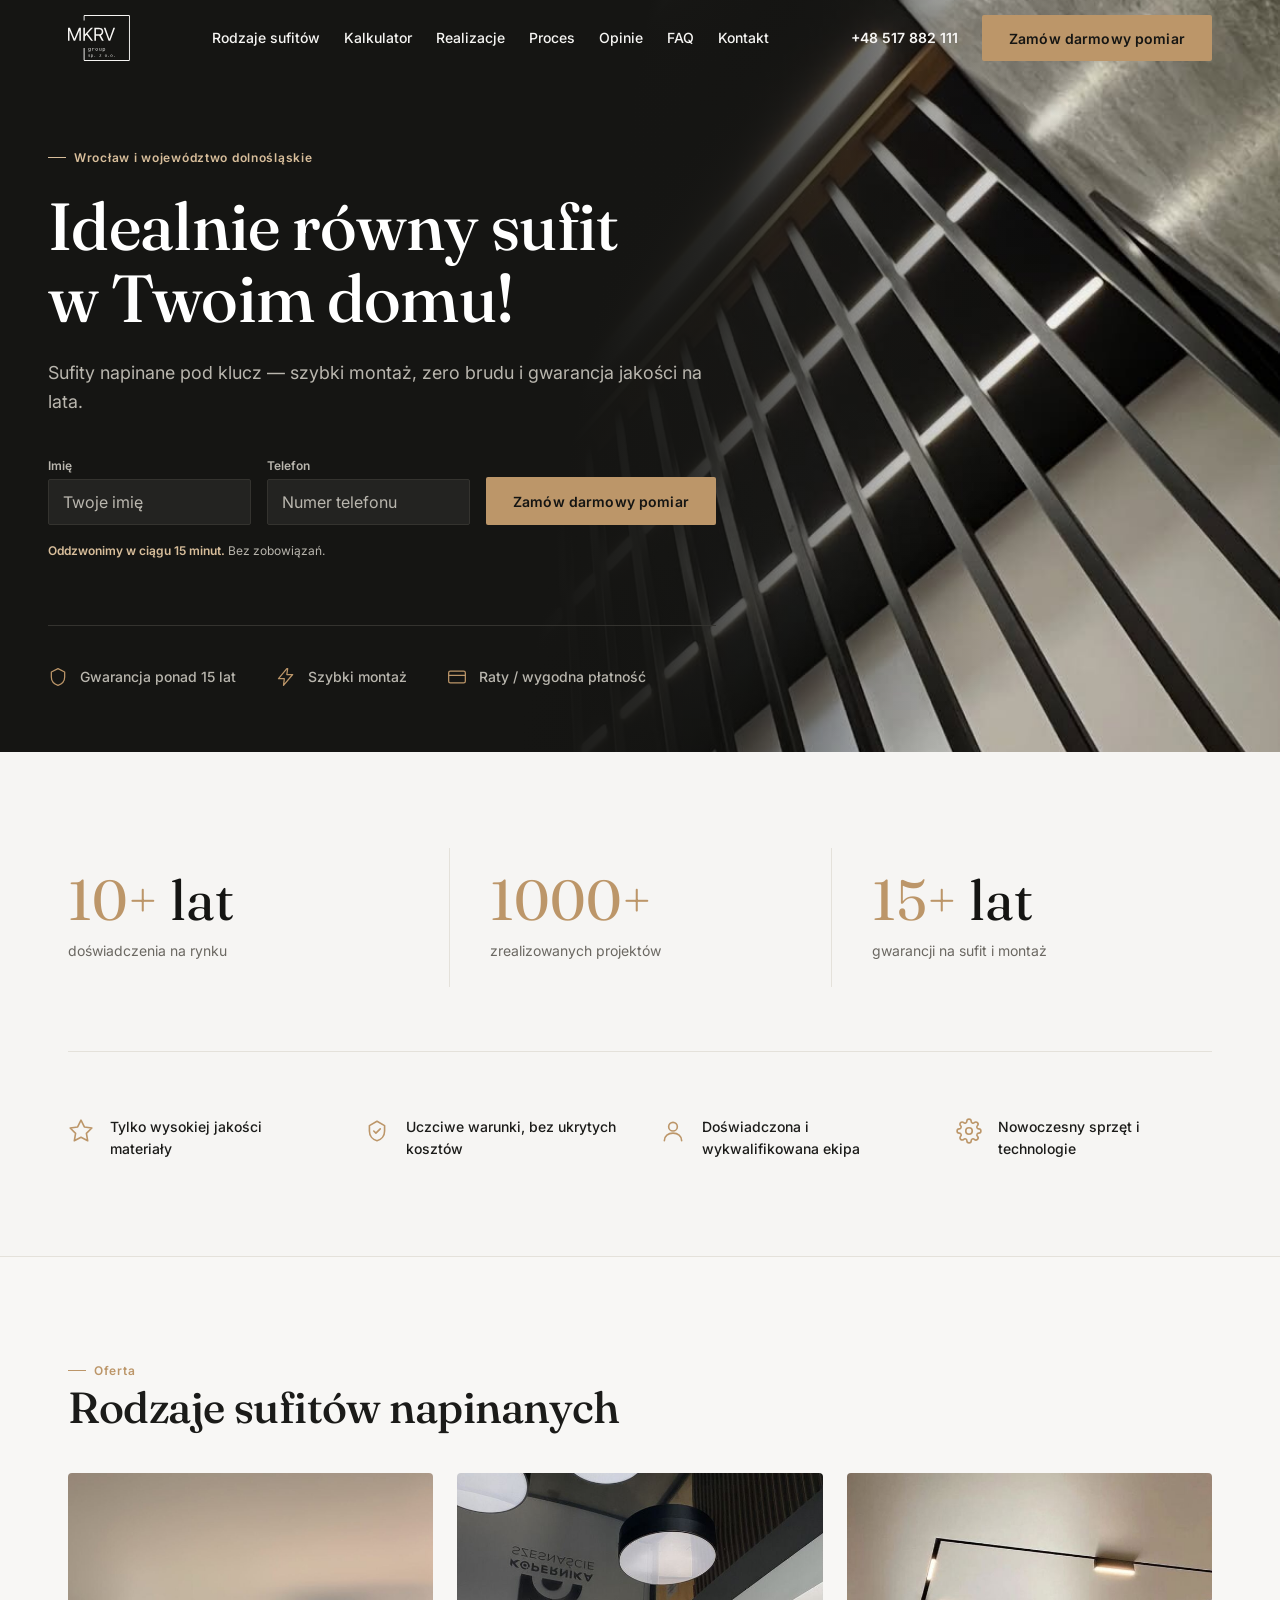
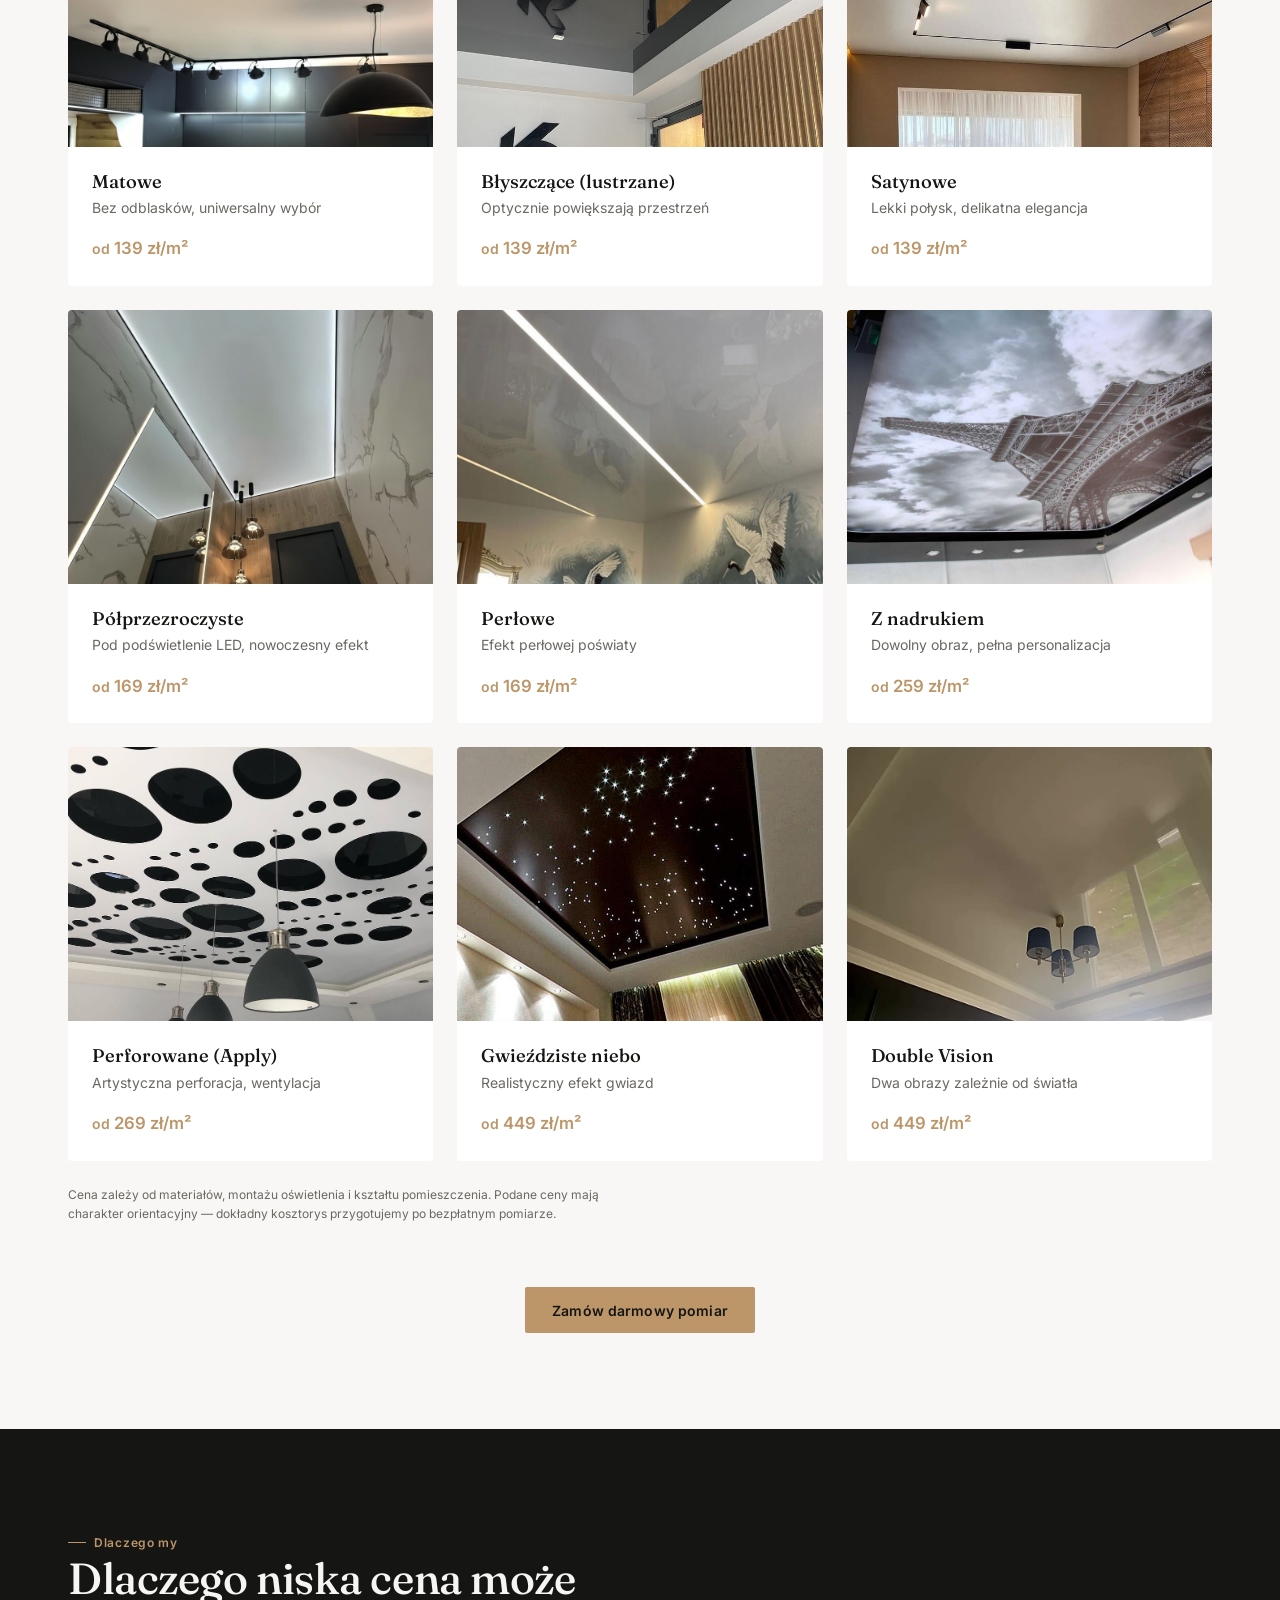
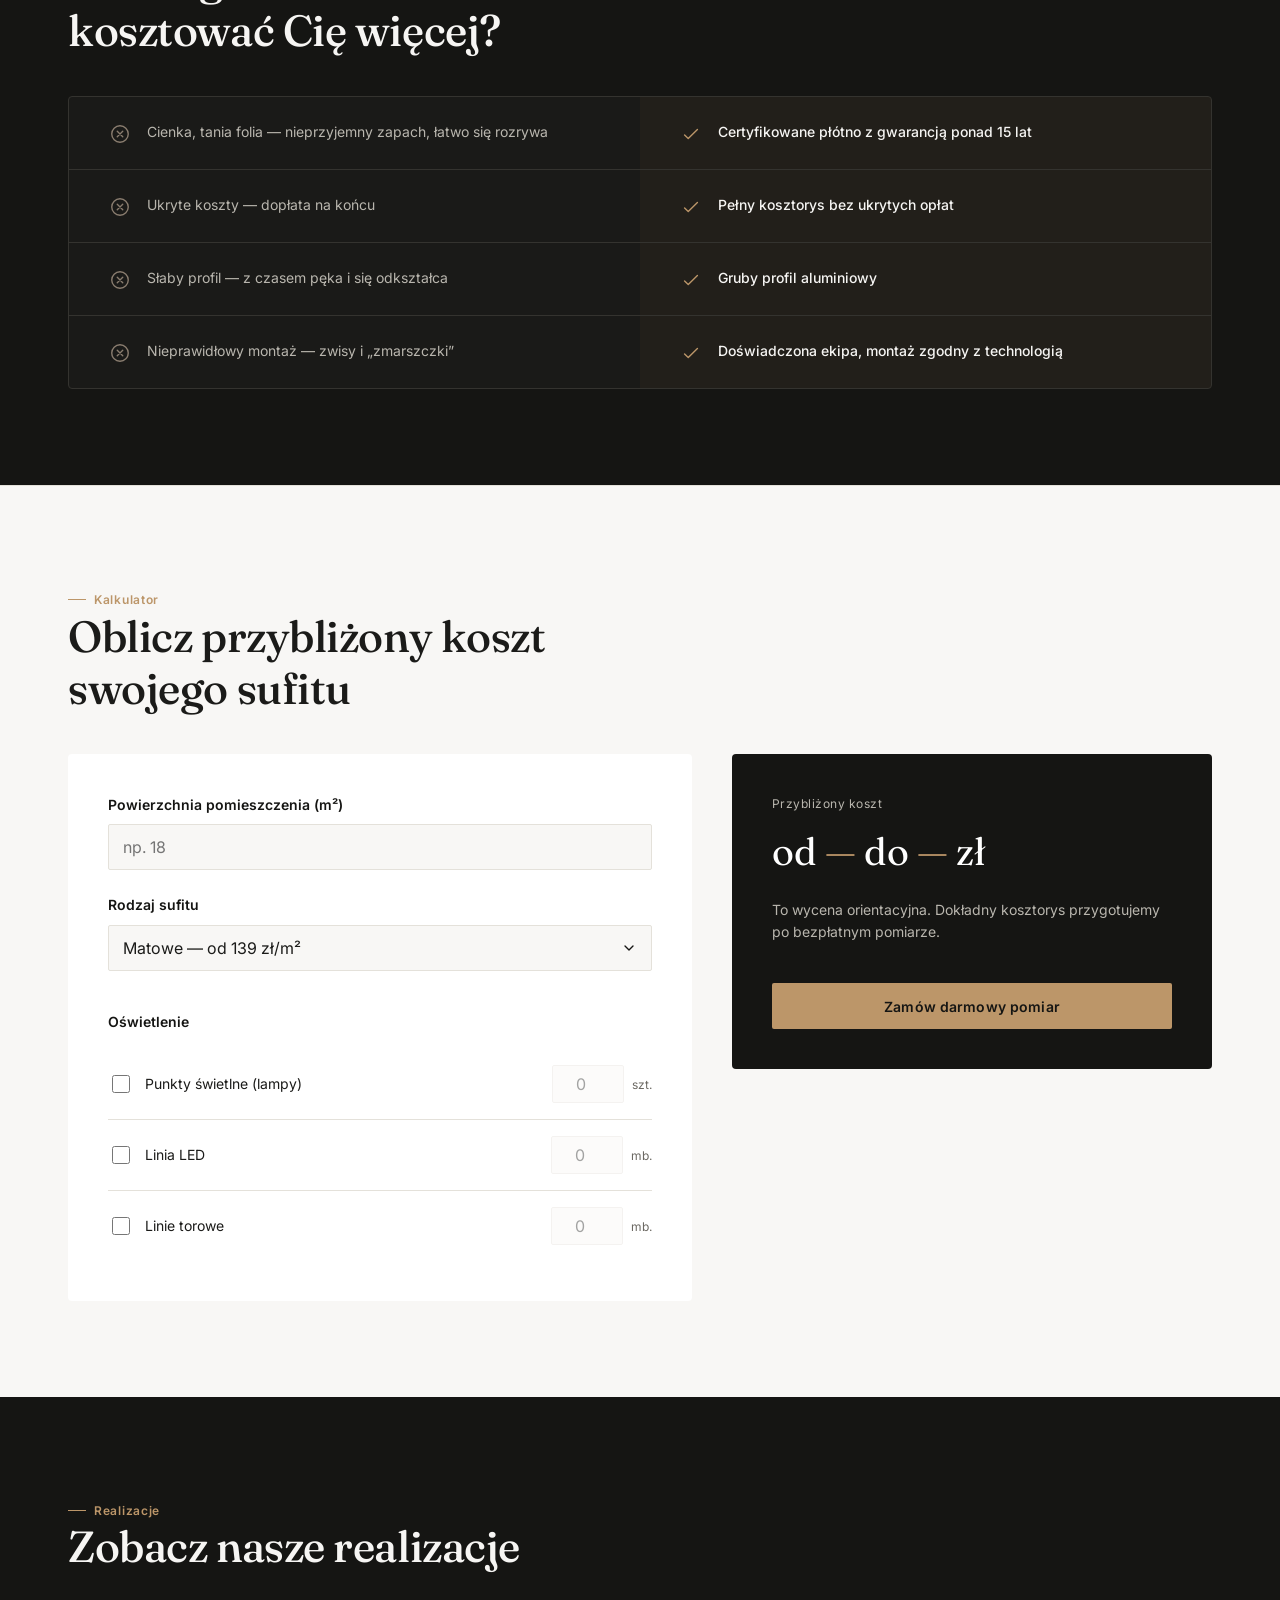
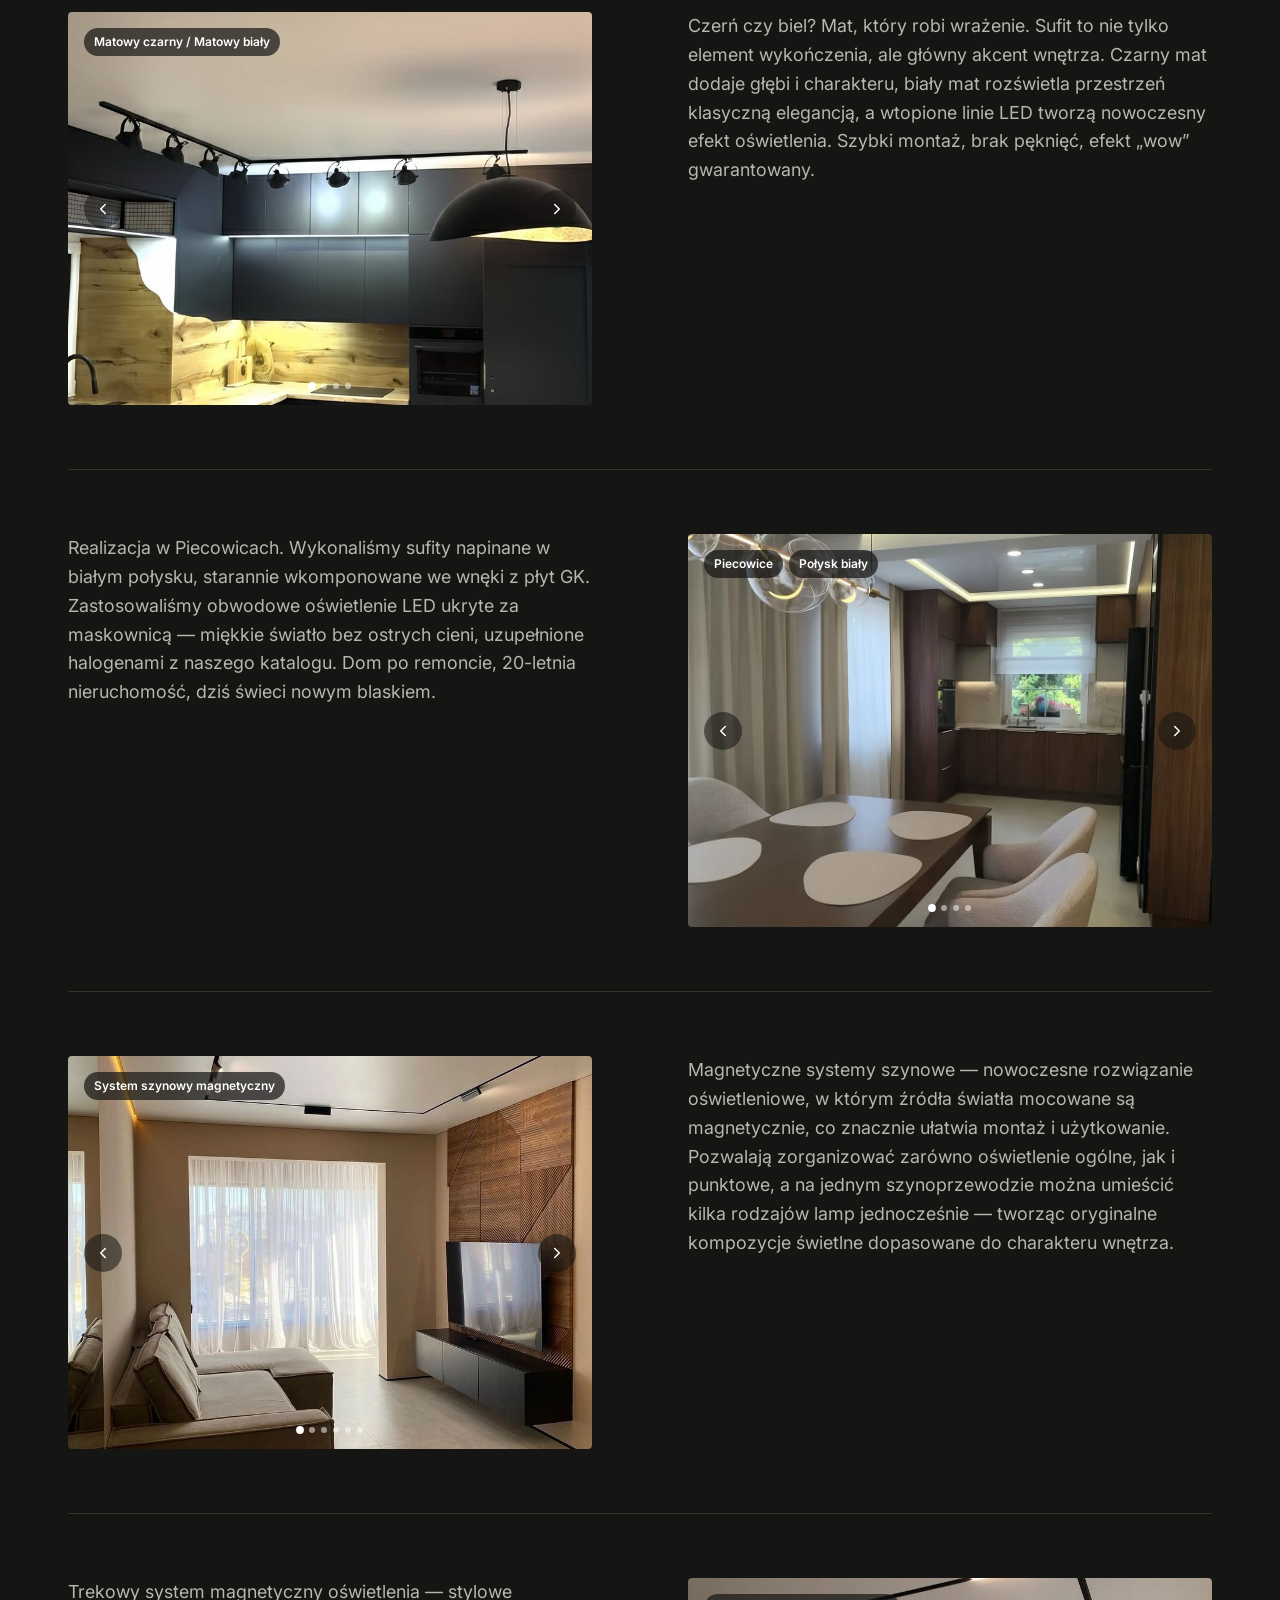
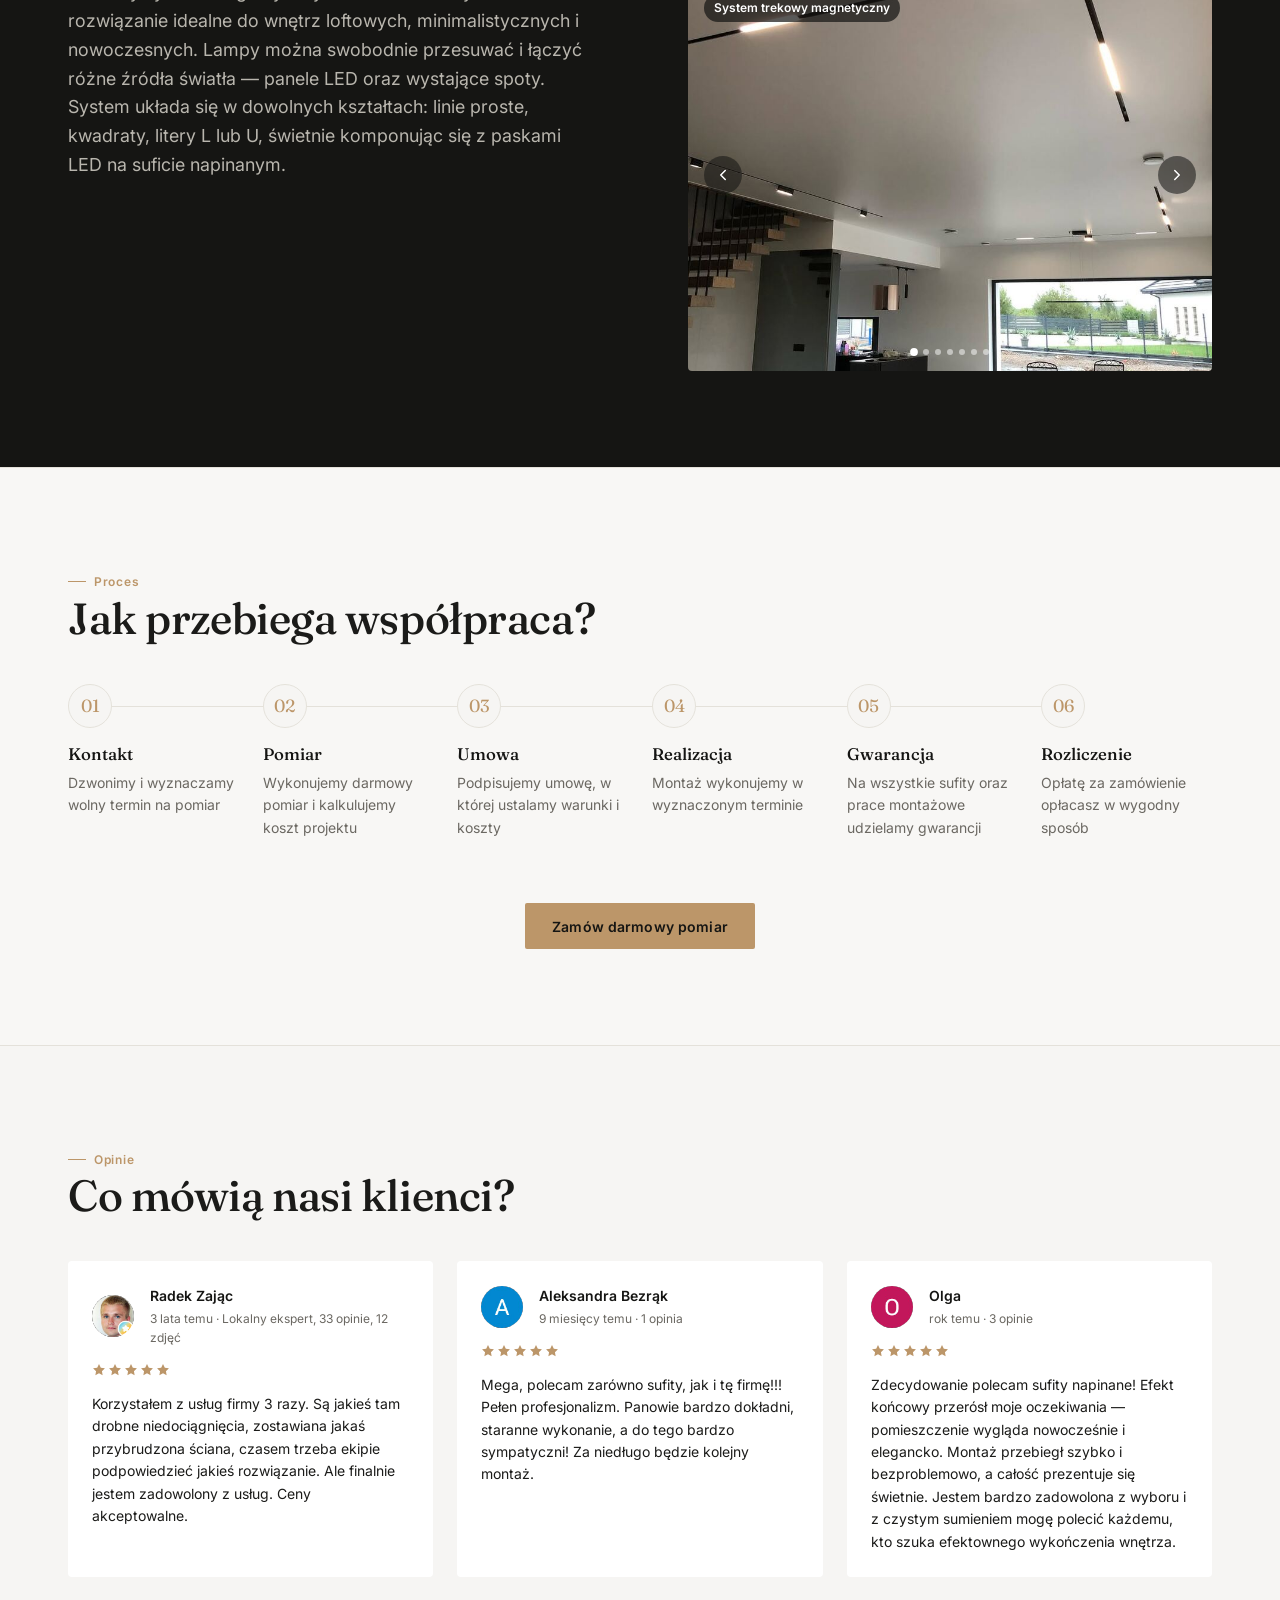
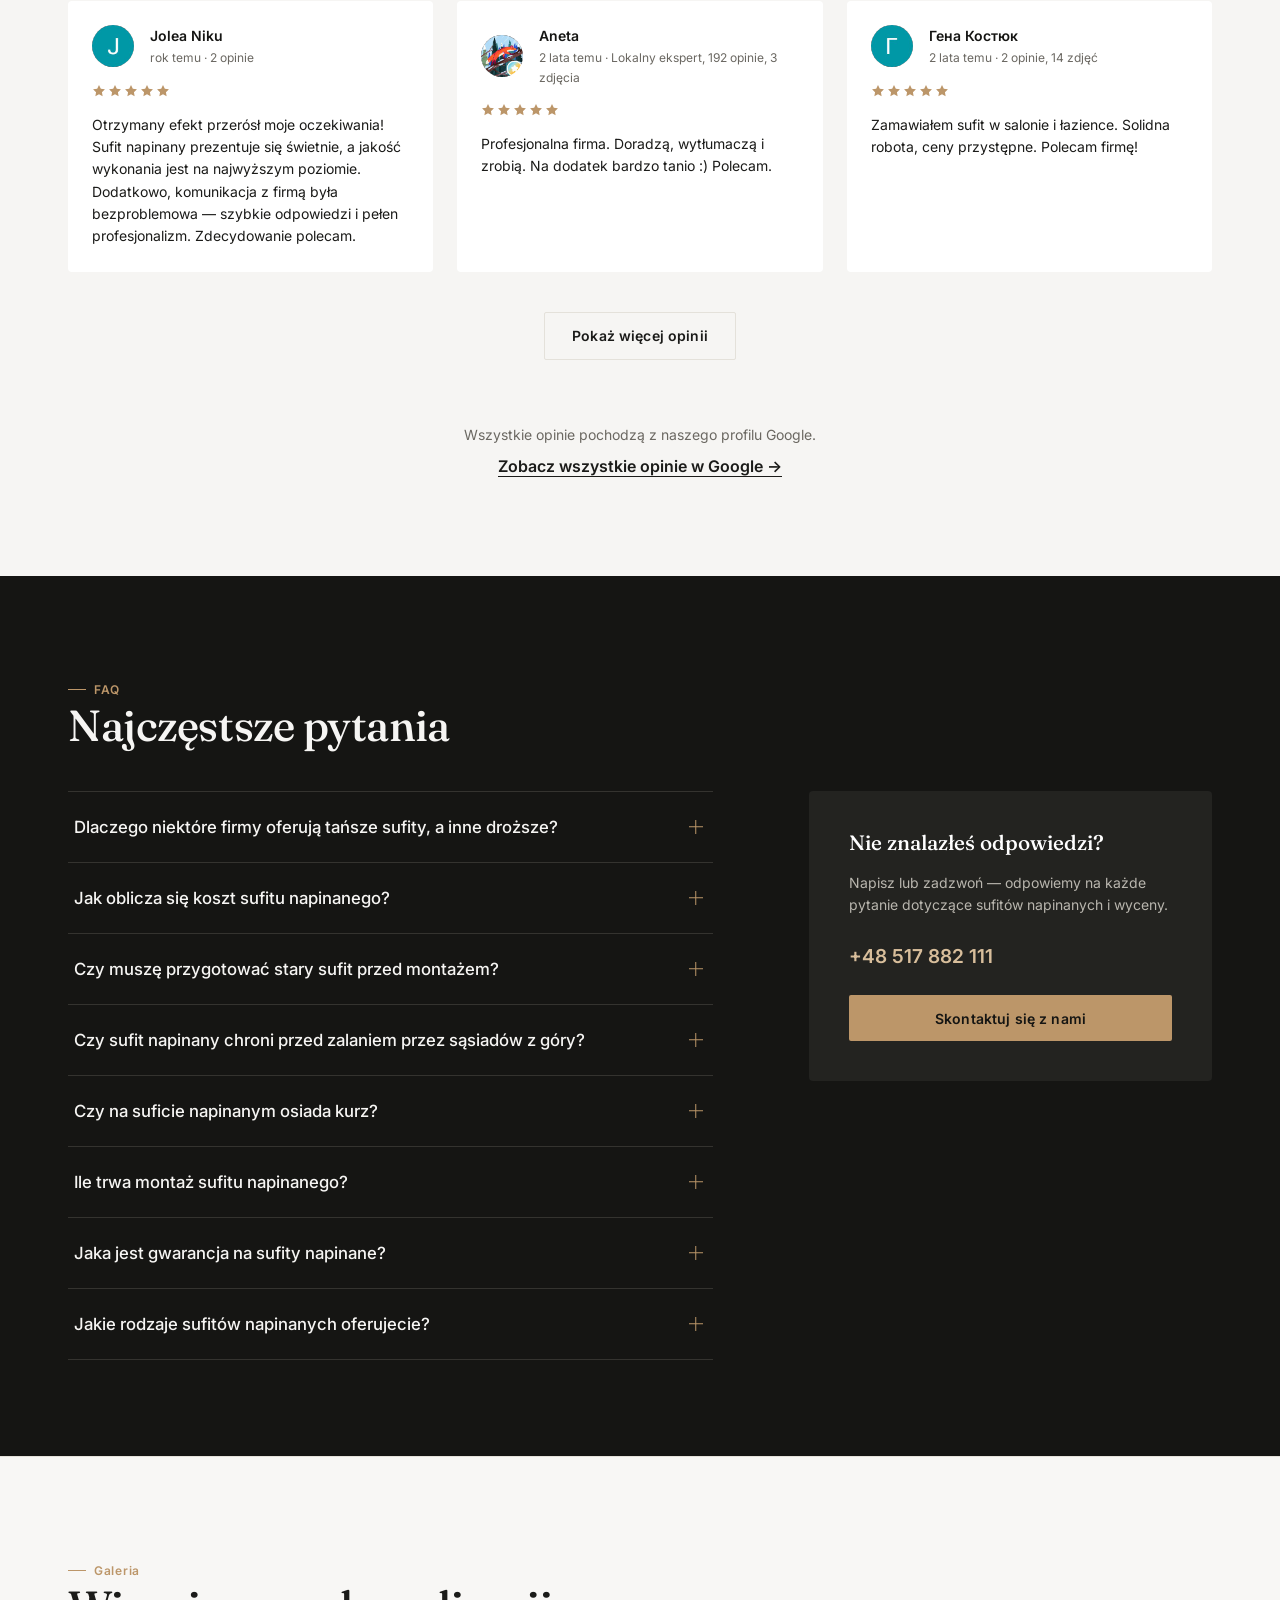
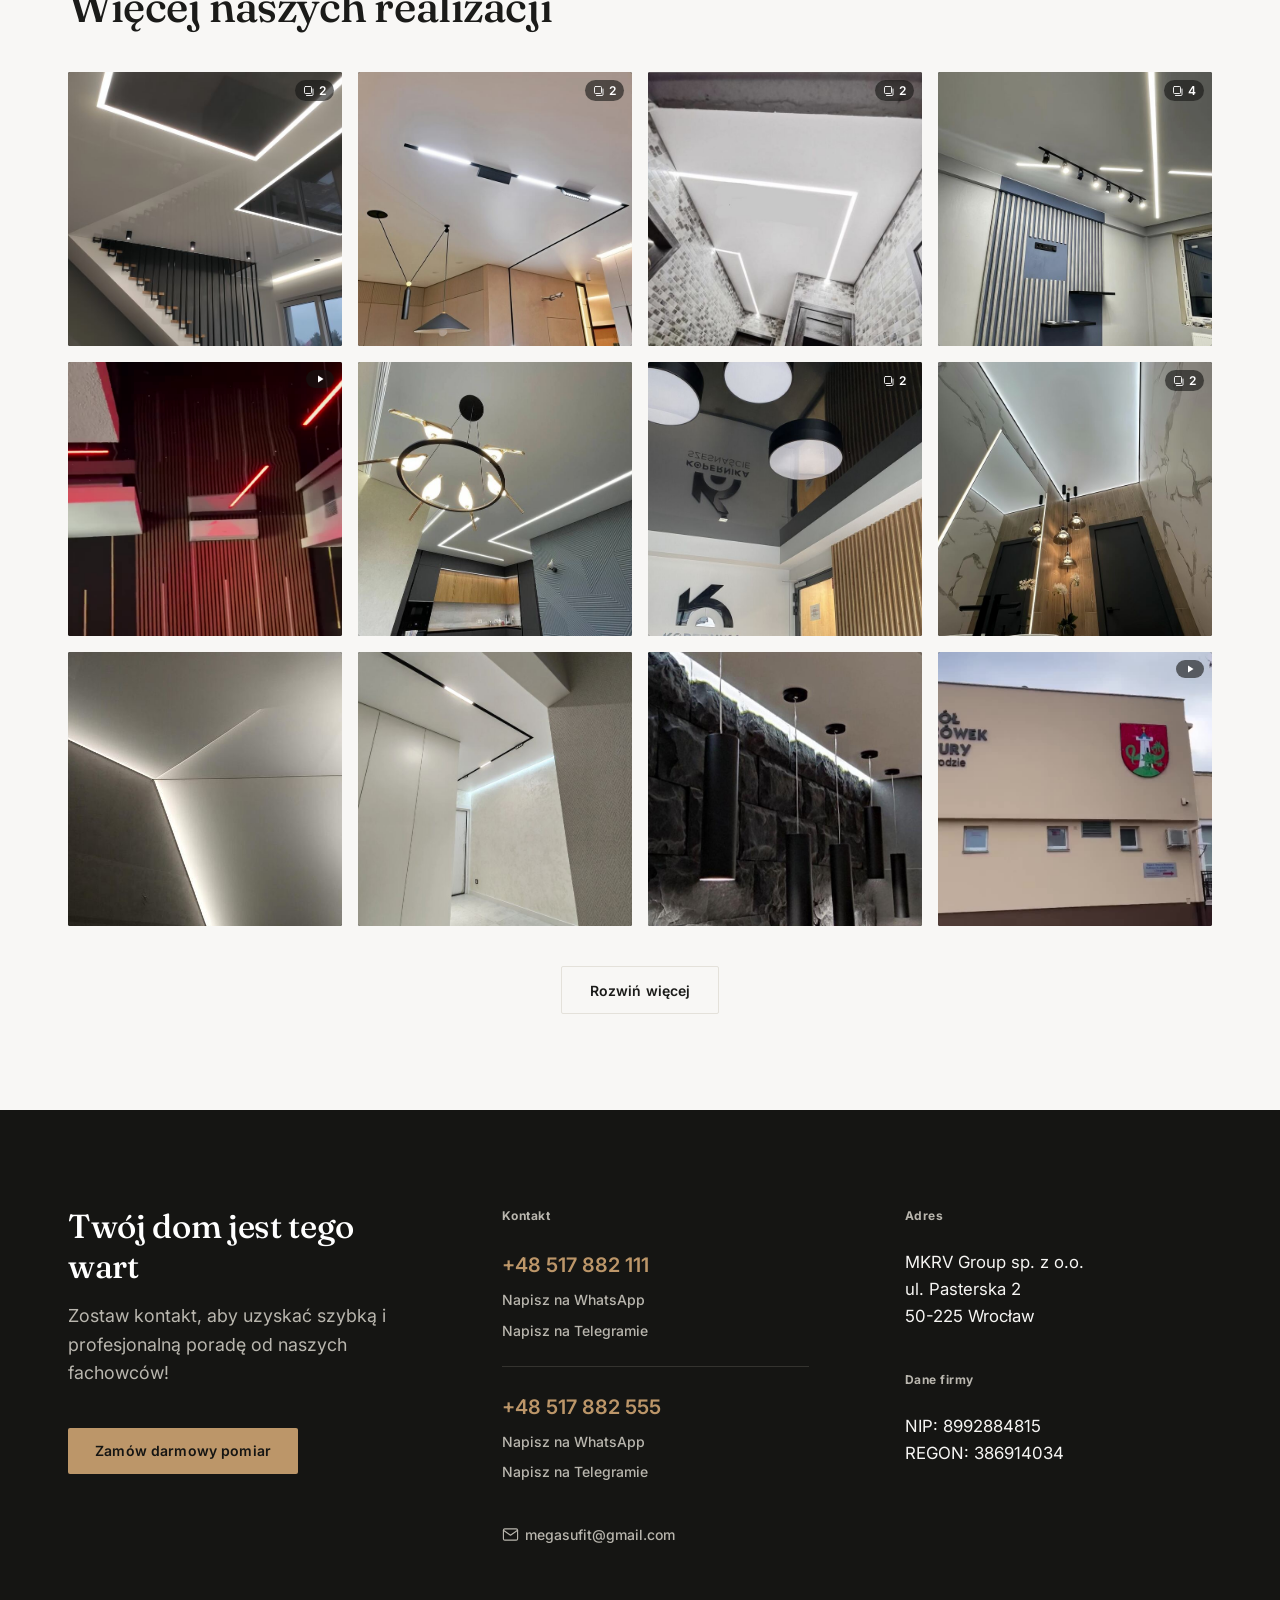
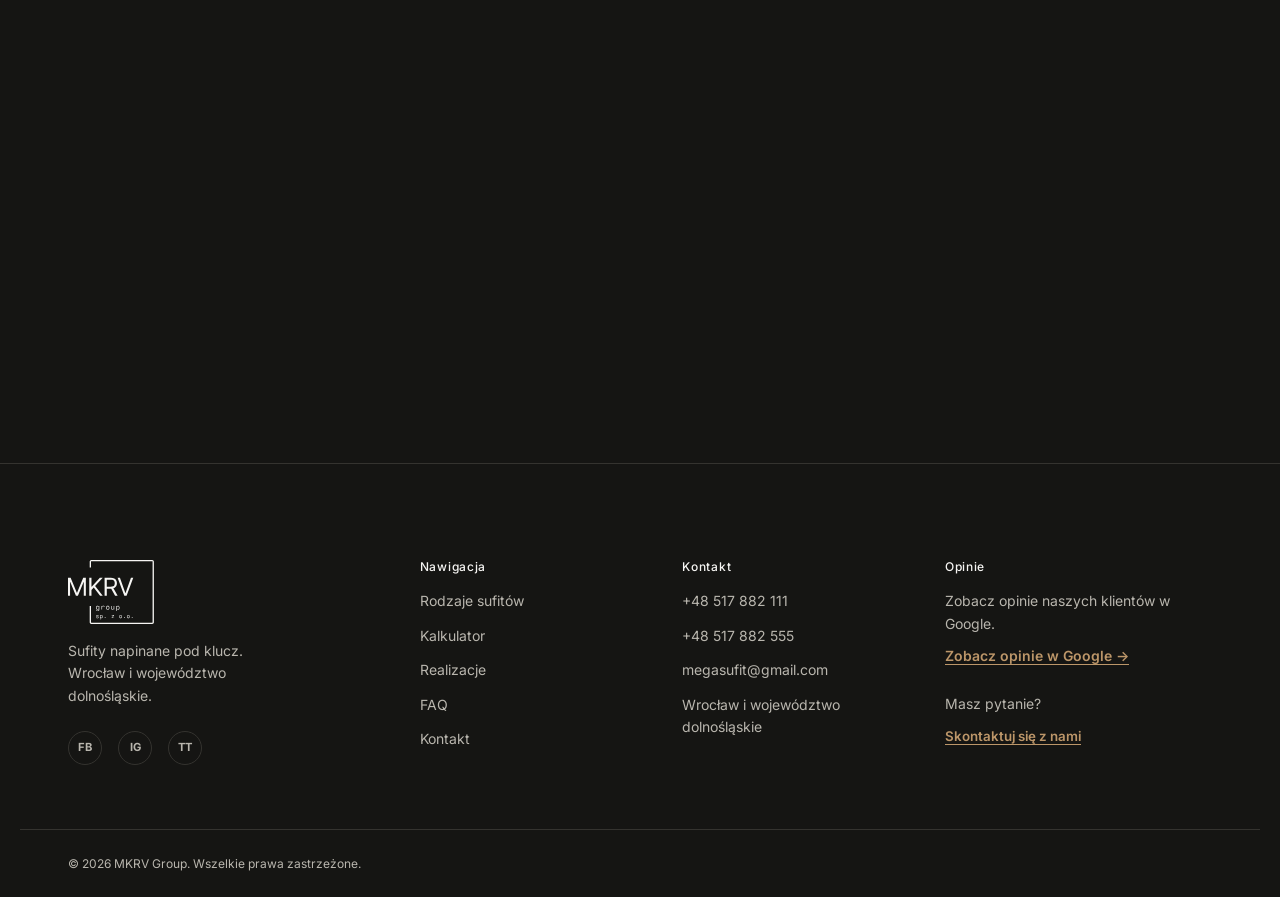
==== commit 9720d9e8: "Update index.html" ====
--- a/index.html
+++ b/index.html
@@ -71,7 +71,7 @@
   <section id="hero" class="hero">
     <div class="hero__panel">
       <div class="hero__content">
-        <span class="hero__eyebrow">Sufity napinane — Wrocław i województwo dolnośląskie</span>
+        <span class="hero__eyebrow">Wrocław i województwo dolnośląskie</span>
 
         <h1>Idealnie równy sufit w&nbsp;Twoim domu!</h1>
         <p class="hero__lead">Sufity napinane pod klucz — szybki montaż, zero brudu i gwarancja jakości na lata.</p>
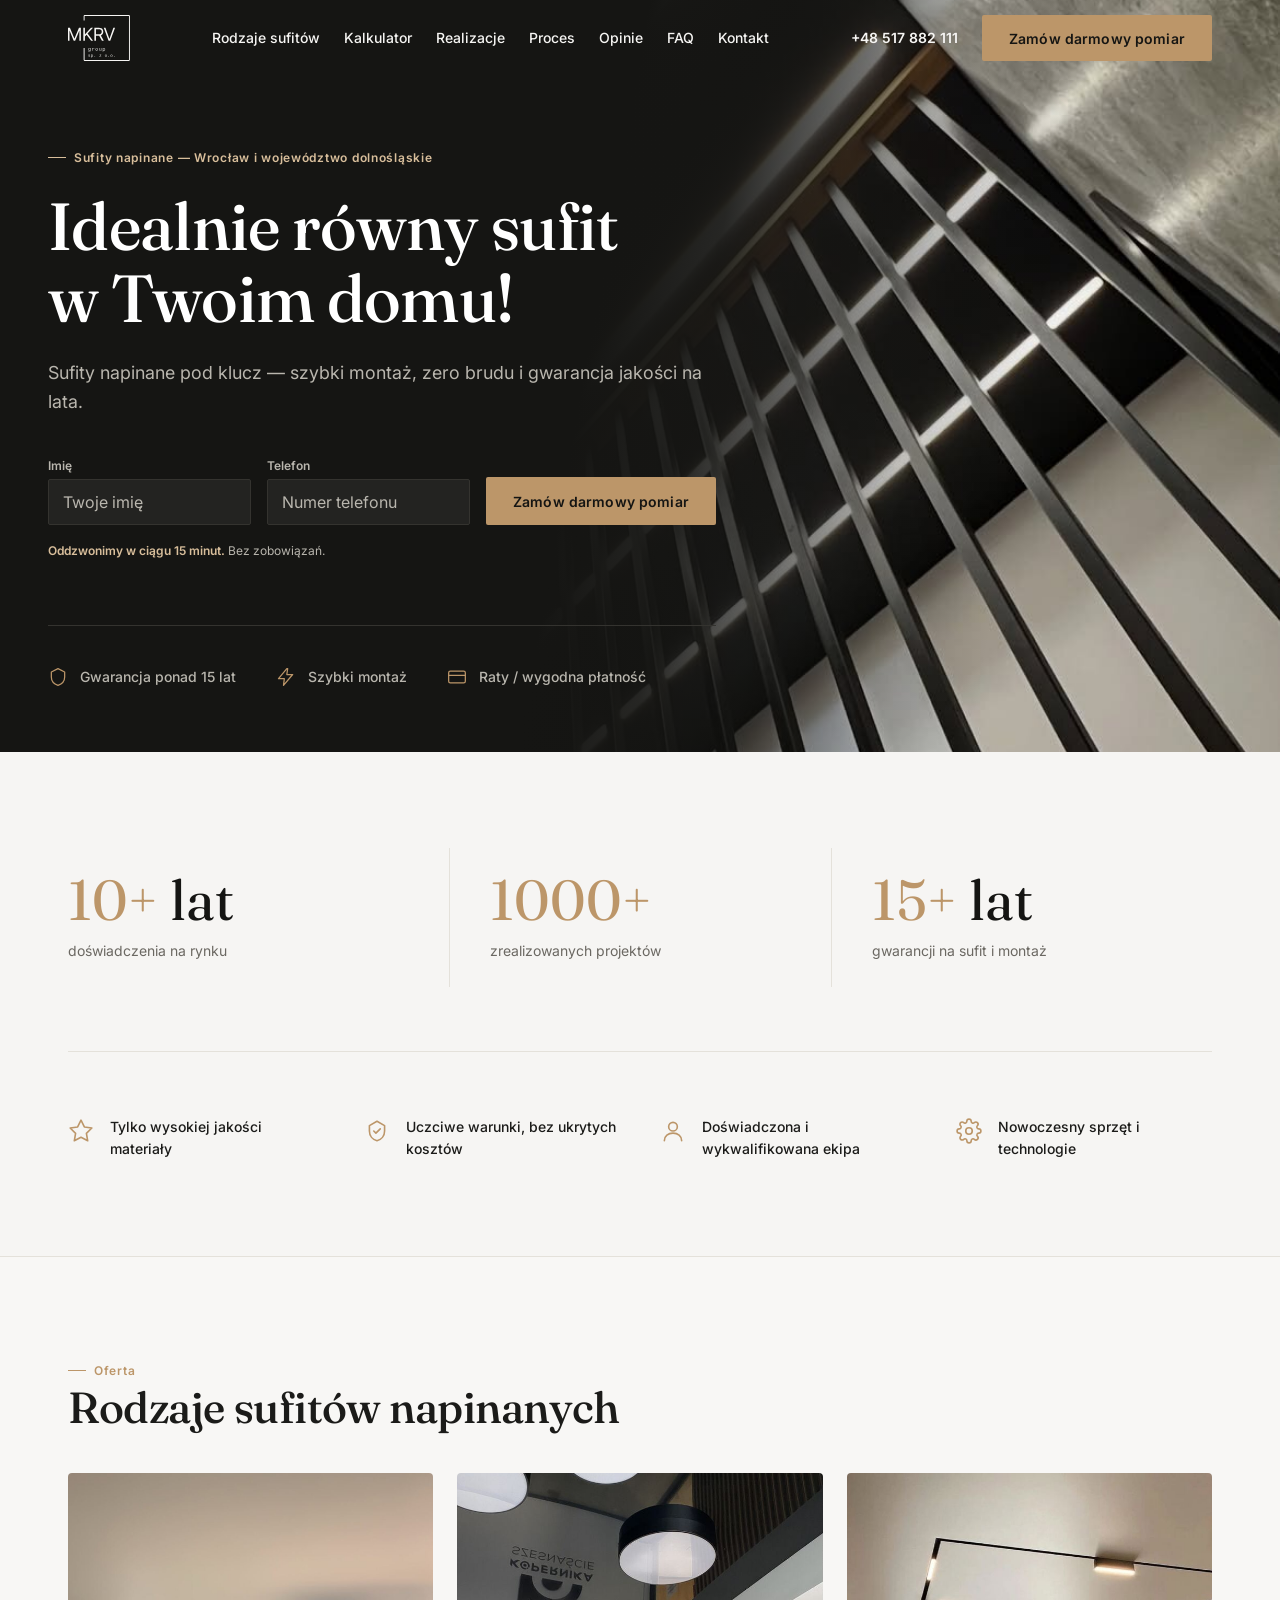
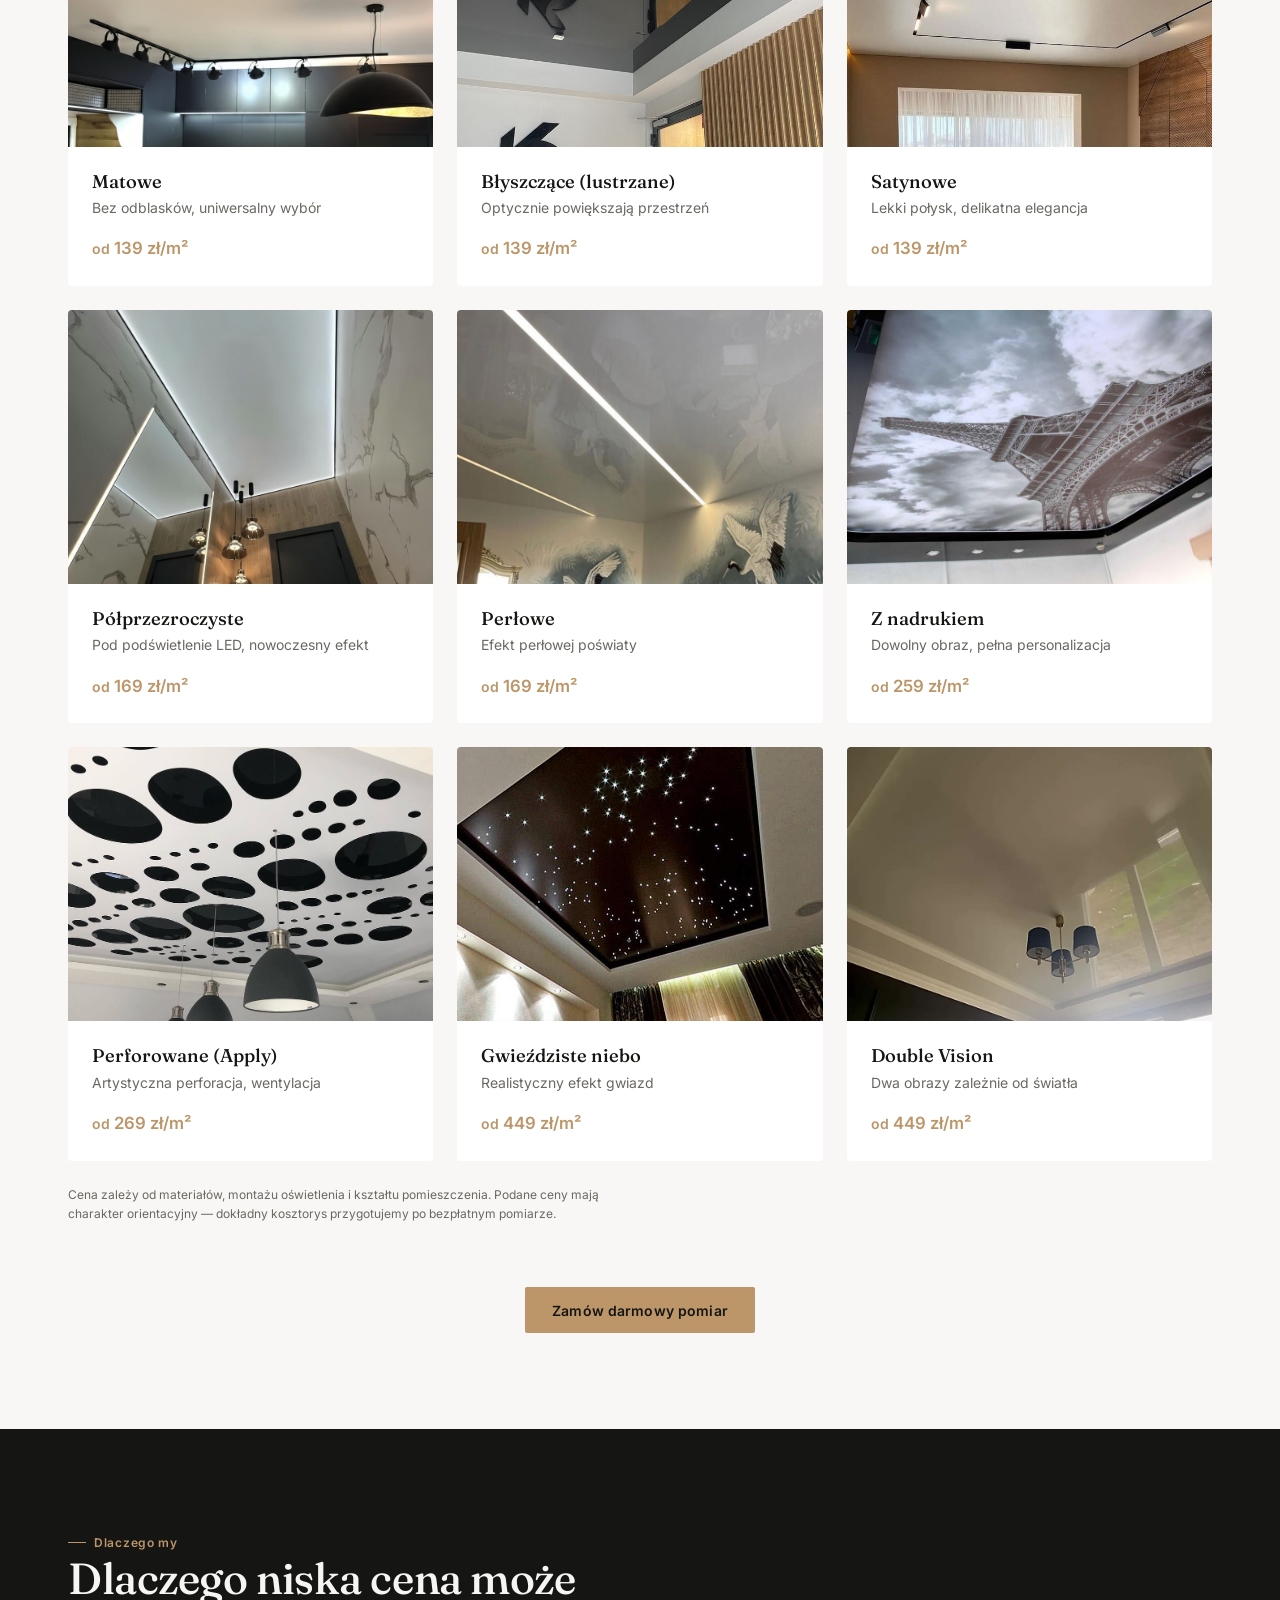
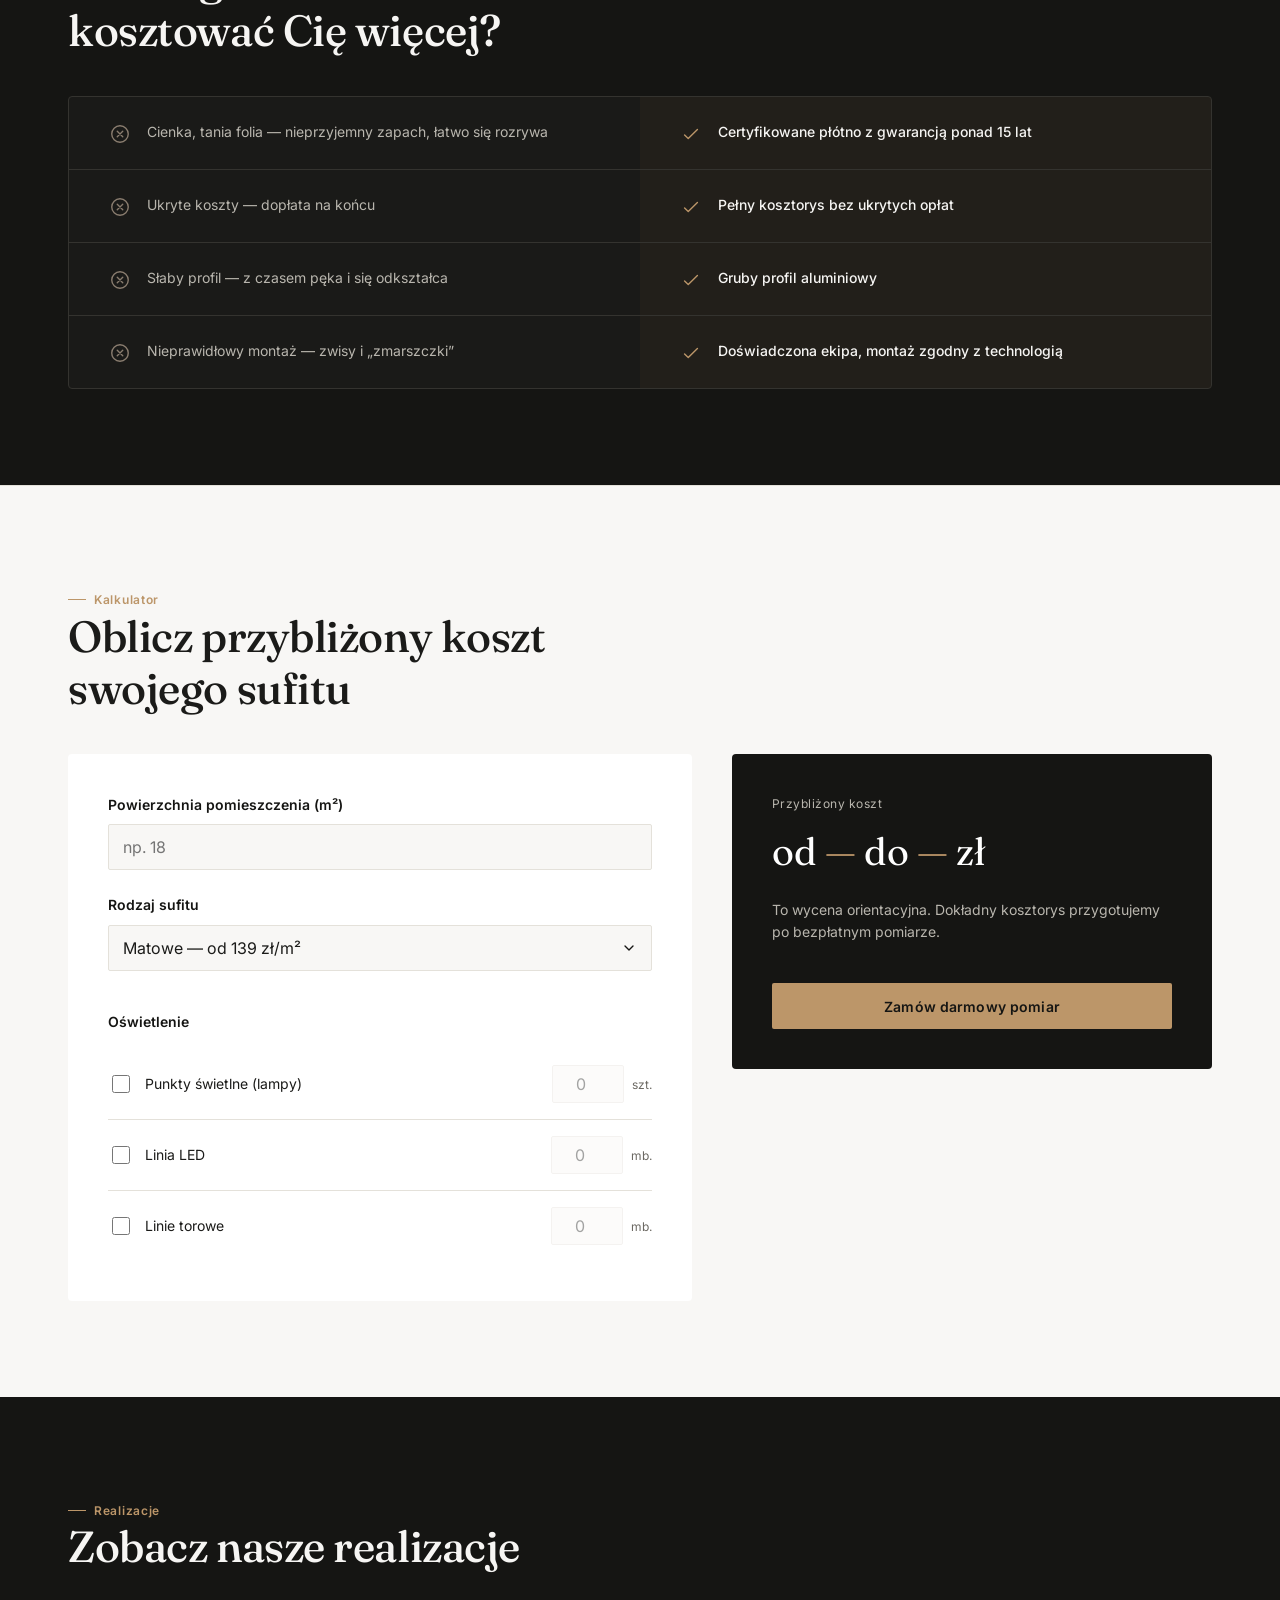
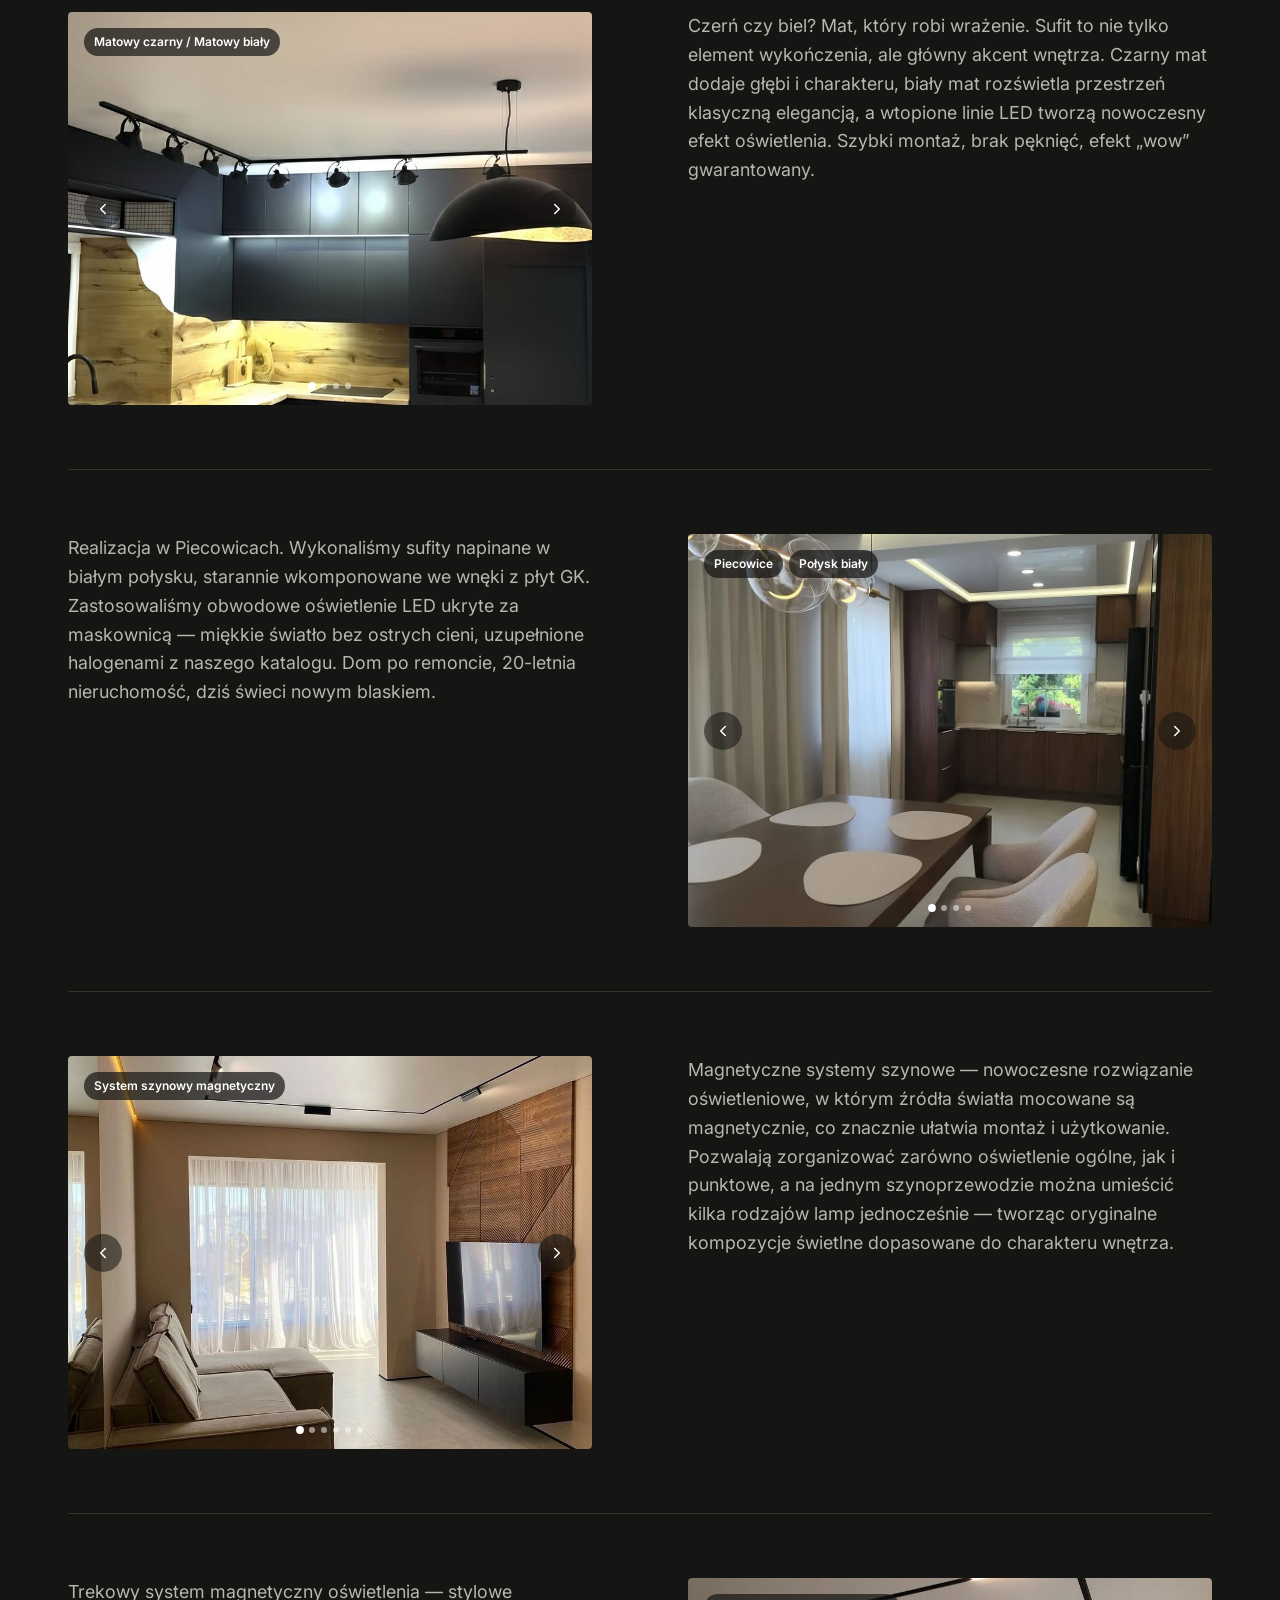
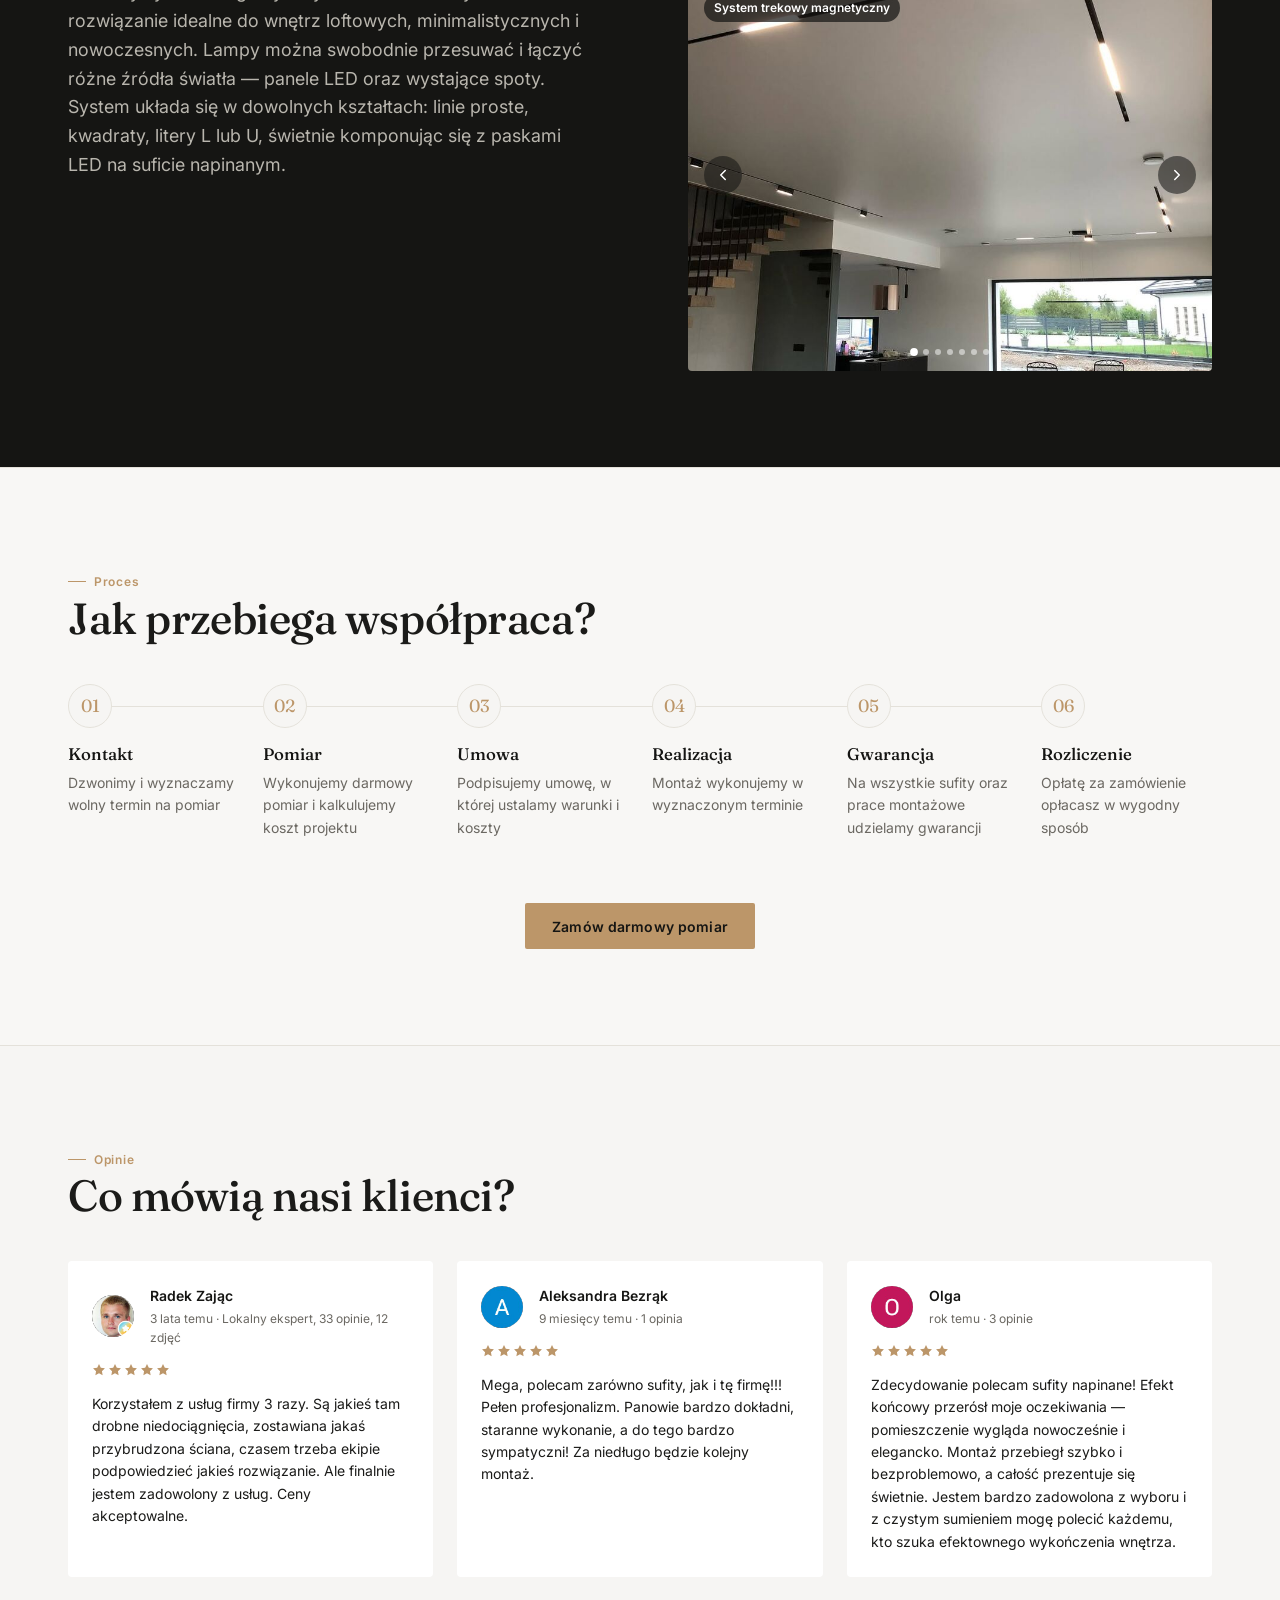
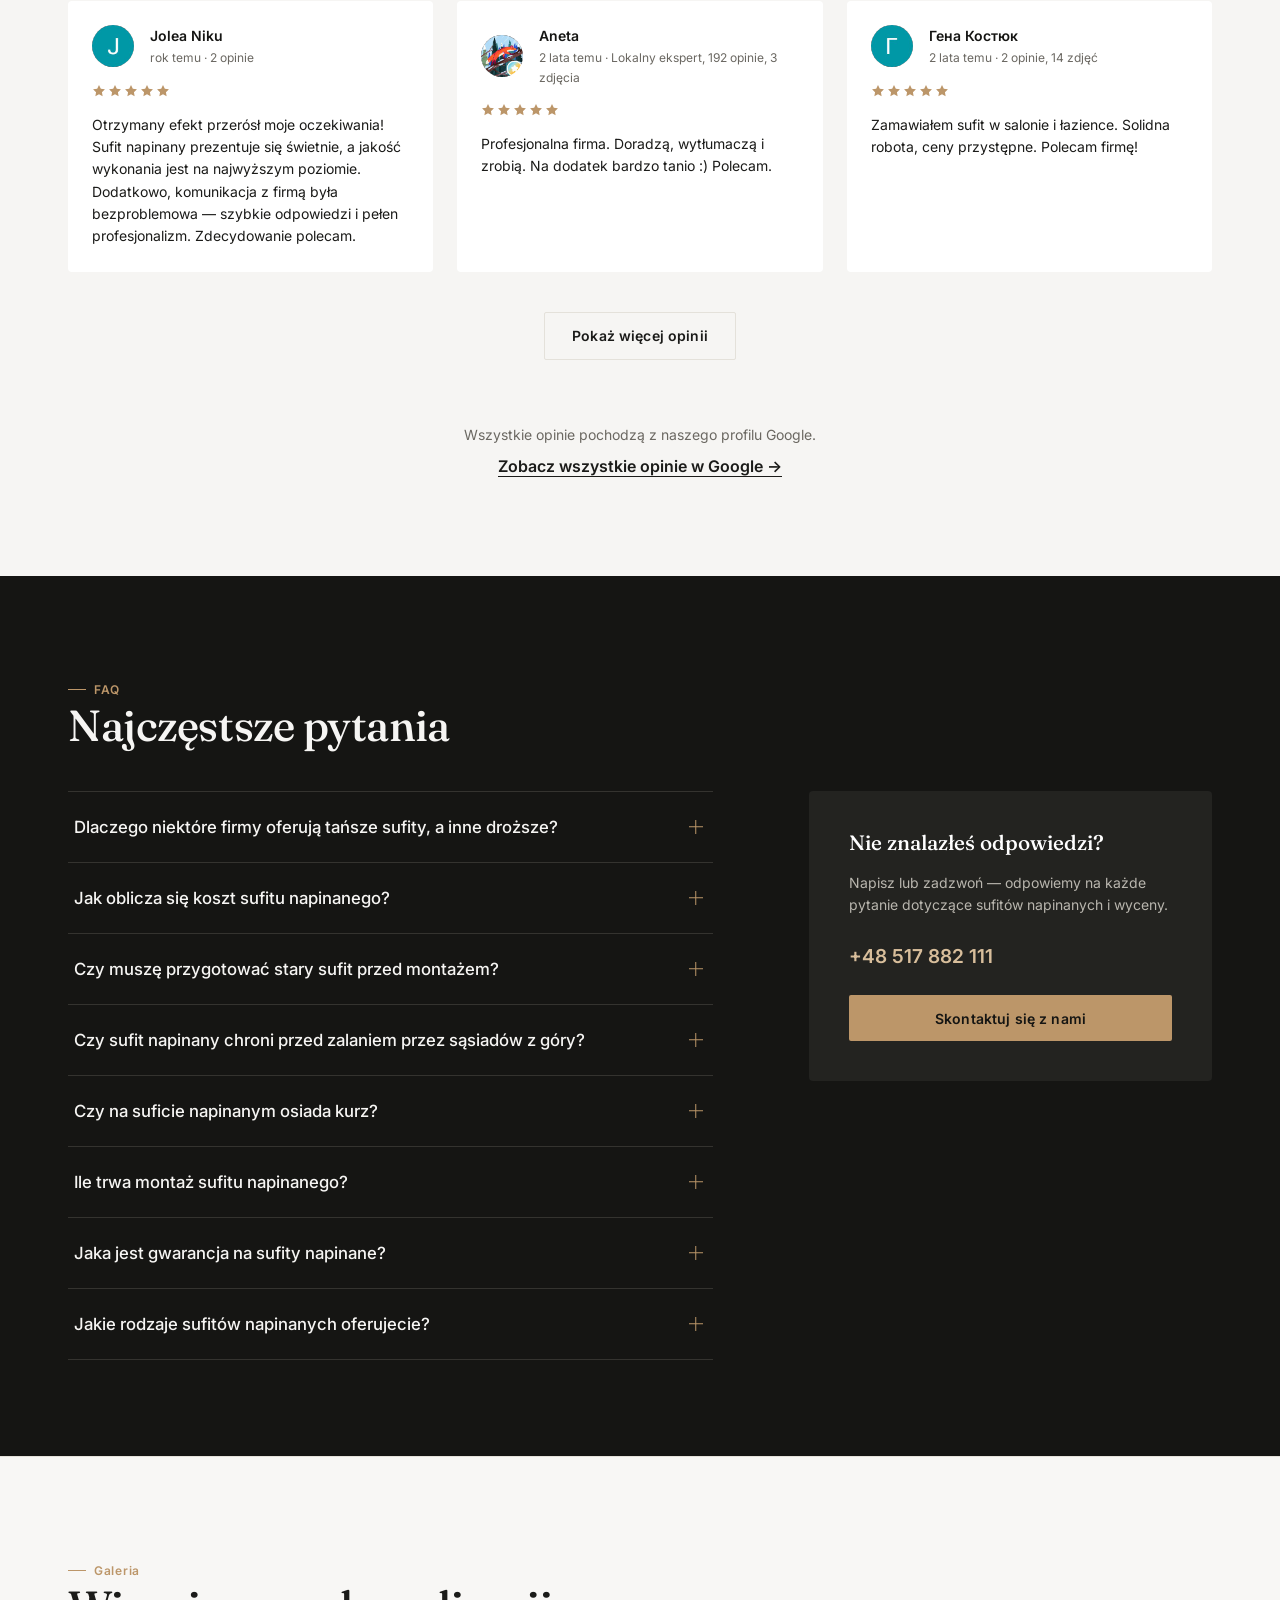
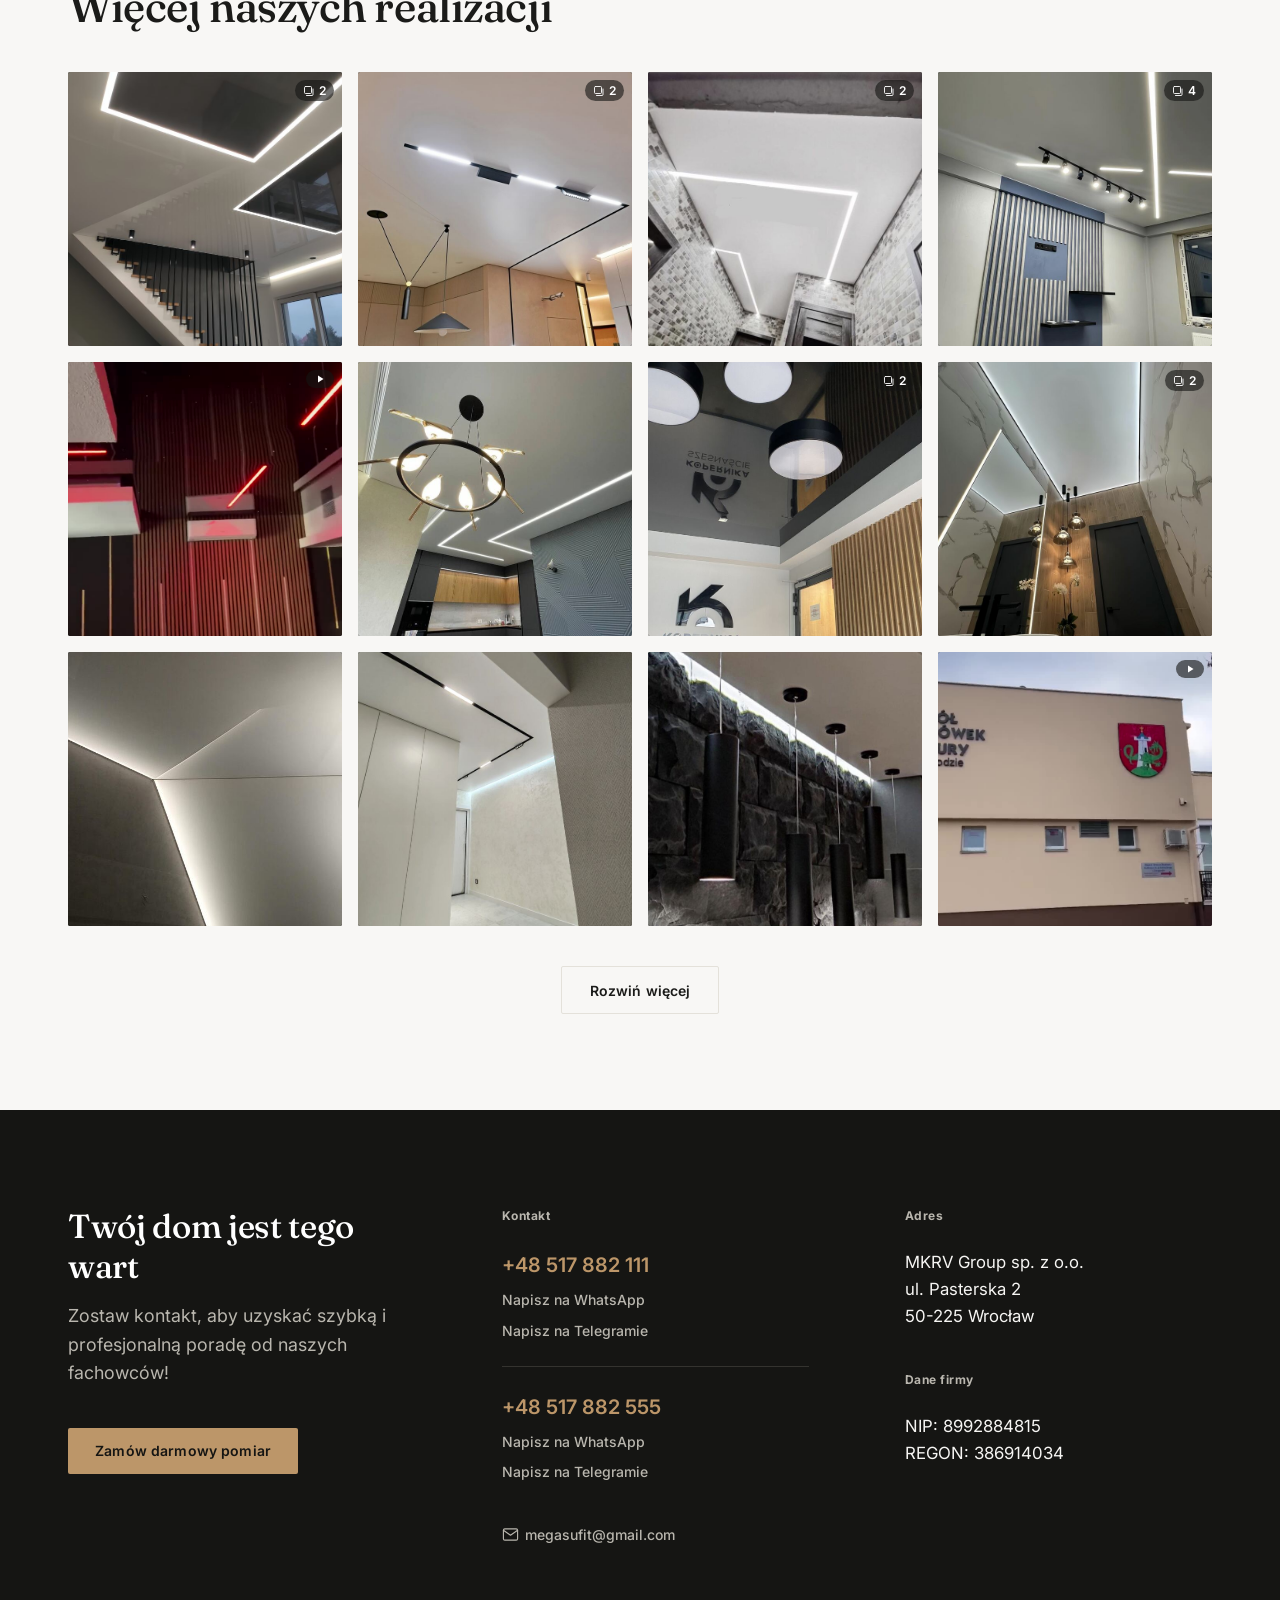
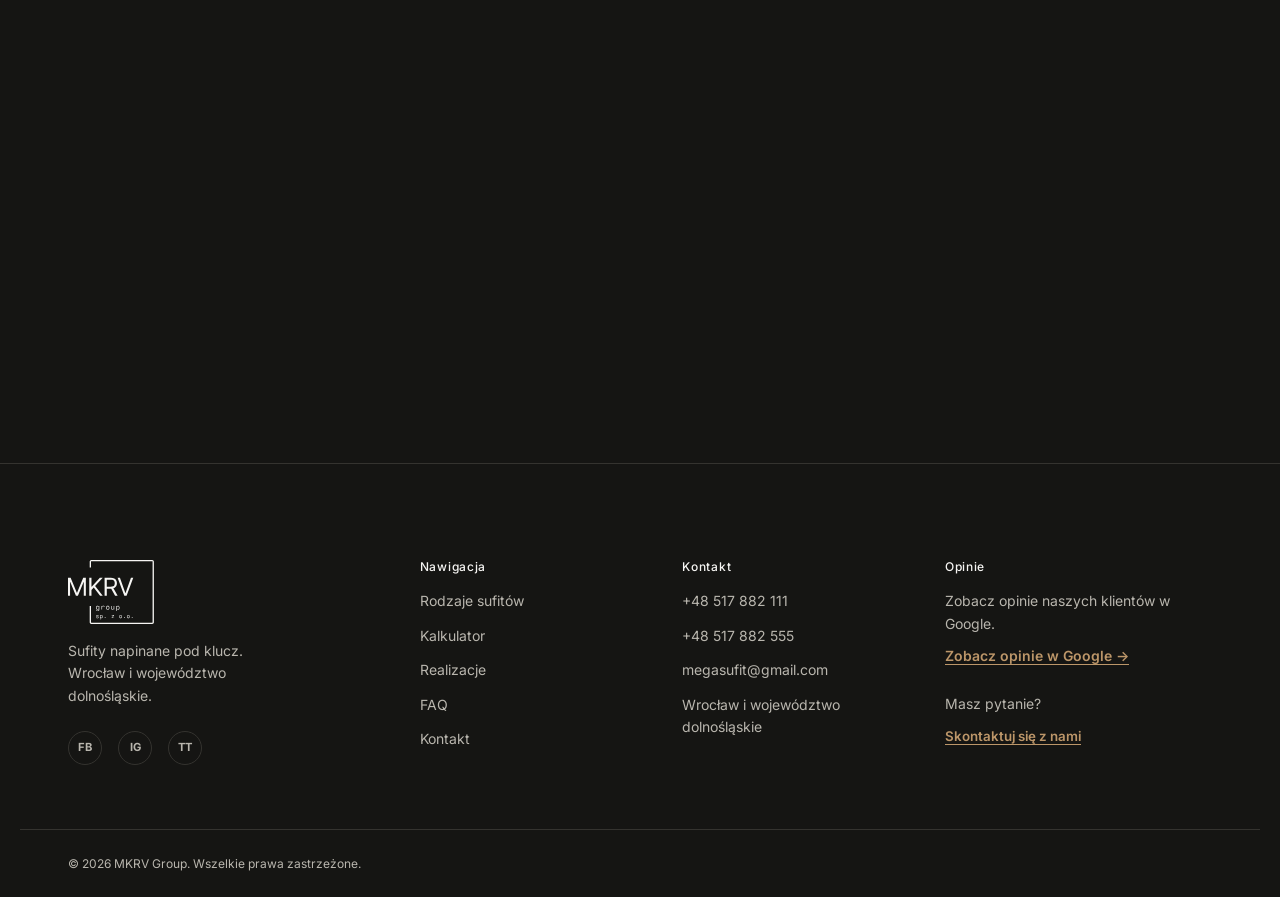
==== commit 9fb4fabf: "New" ====
--- a/index.html
+++ b/index.html
@@ -71,7 +71,7 @@
   <section id="hero" class="hero">
     <div class="hero__panel">
       <div class="hero__content">
-        <span class="hero__eyebrow">Wrocław i województwo dolnośląskie</span>
+        <span class="hero__eyebrow">Sufity napinane — Wrocław i województwo dolnośląskie</span>
 
         <h1>Idealnie równy sufit w&nbsp;Twoim domu!</h1>
         <p class="hero__lead">Sufity napinane pod klucz — szybki montaż, zero brudu i gwarancja jakości na lata.</p>
@@ -500,11 +500,10 @@
 
       </div>
 
-      <div class="final-cta__map reveal">
+      <div class="final-cta__map reveal" id="final-cta-map">
         <iframe
           src="https://www.google.com/maps?q=SUFITY+NAPINANE+MEGASUFIT,+ul.+Pasterska+2,+Wroc%C5%82aw&z=16&output=embed"
-          width="100%" height="100%" style="border:0;" allowfullscreen="" loading="lazy"
-          referrerpolicy="no-referrer-when-downgrade"
+          allowfullscreen referrerpolicy="no-referrer-when-downgrade"
           title="Megasufit — ul. Pasterska 2, Wrocław"></iframe>
       </div>
     </div>
--- a/css/process.css
+++ b/css/process.css
@@ -15,6 +15,7 @@
 }
 
 .process__steps::before {
+  content: '';
   display: none;
 }
 
@@ -91,12 +92,14 @@
   }
   .process__steps::before {
     display: block;
+    position: absolute;
     top: 22px;
     bottom: 22px;
     left: 22px;
     right: auto;
     width: 1px;
     height: auto;
+    background: var(--color-border);
   }
   .process__step {
     display: grid;
--- a/css/gallery.css
+++ b/css/gallery.css
@@ -22,22 +22,21 @@
   overflow: hidden;
   cursor: pointer;
   background: var(--color-ink-soft);
-  transform: translateZ(0);
-  -webkit-backface-visibility: hidden;
-  backface-visibility: hidden;
 }
 .gallery-card__inner {
-  width: 100%;
-  height: 100%;
-  transform: scale(1.06);
+  position: absolute;
+  inset: -2px;
+  background-size: cover;
+  background-position: center;
   transition: transform var(--dur-med) var(--ease-out);
 }
-.gallery-card:hover .gallery-card__inner { transform: scale(1.12); }
-.gallery-card img,
+.gallery-card:hover .gallery-card__inner { transform: scale(1.06); }
 .gallery-card video {
   display: block;
-  width: 100%;
-  height: 100%;
+  position: absolute;
+  inset: -2px;
+  width: calc(100% + 4px);
+  height: calc(100% + 4px);
   object-fit: cover;
 }
 
@@ -118,7 +117,7 @@
   background: rgba(21,21,19,0.6);
   color: var(--color-white);
   line-height: 0;
-  z-index: 2;
+  z-index: 400;
 }
 .lightbox__close svg { width: 20px; height: 20px; stroke: currentColor; }
 .lightbox__close:hover { color: var(--color-accent); background: rgba(21,21,19,0.85); }
@@ -164,5 +163,4 @@
 @media (max-width: 560px) {
   .lightbox__nav--prev { left: 4px; }
   .lightbox__nav--next { right: 4px; }
-  .lightbox__close { top: -40px; right: 4px; }
 }
--- a/css/final-cta.css
+++ b/css/final-cta.css
@@ -96,9 +96,8 @@
   border-radius: var(--radius-md);
   overflow: hidden;
   height: 320px;
-  filter: grayscale(1) contrast(1.1);
 }
-.final-cta__map iframe { display: block; height: 100%; }
+.final-cta__map iframe { display: block; height: 100%; width: 100%; border: 0; filter: grayscale(1) contrast(1.1); }
 
 @media (max-width: 900px) {
   .final-cta__grid { grid-template-columns: 1fr; gap: var(--space-xl); }
